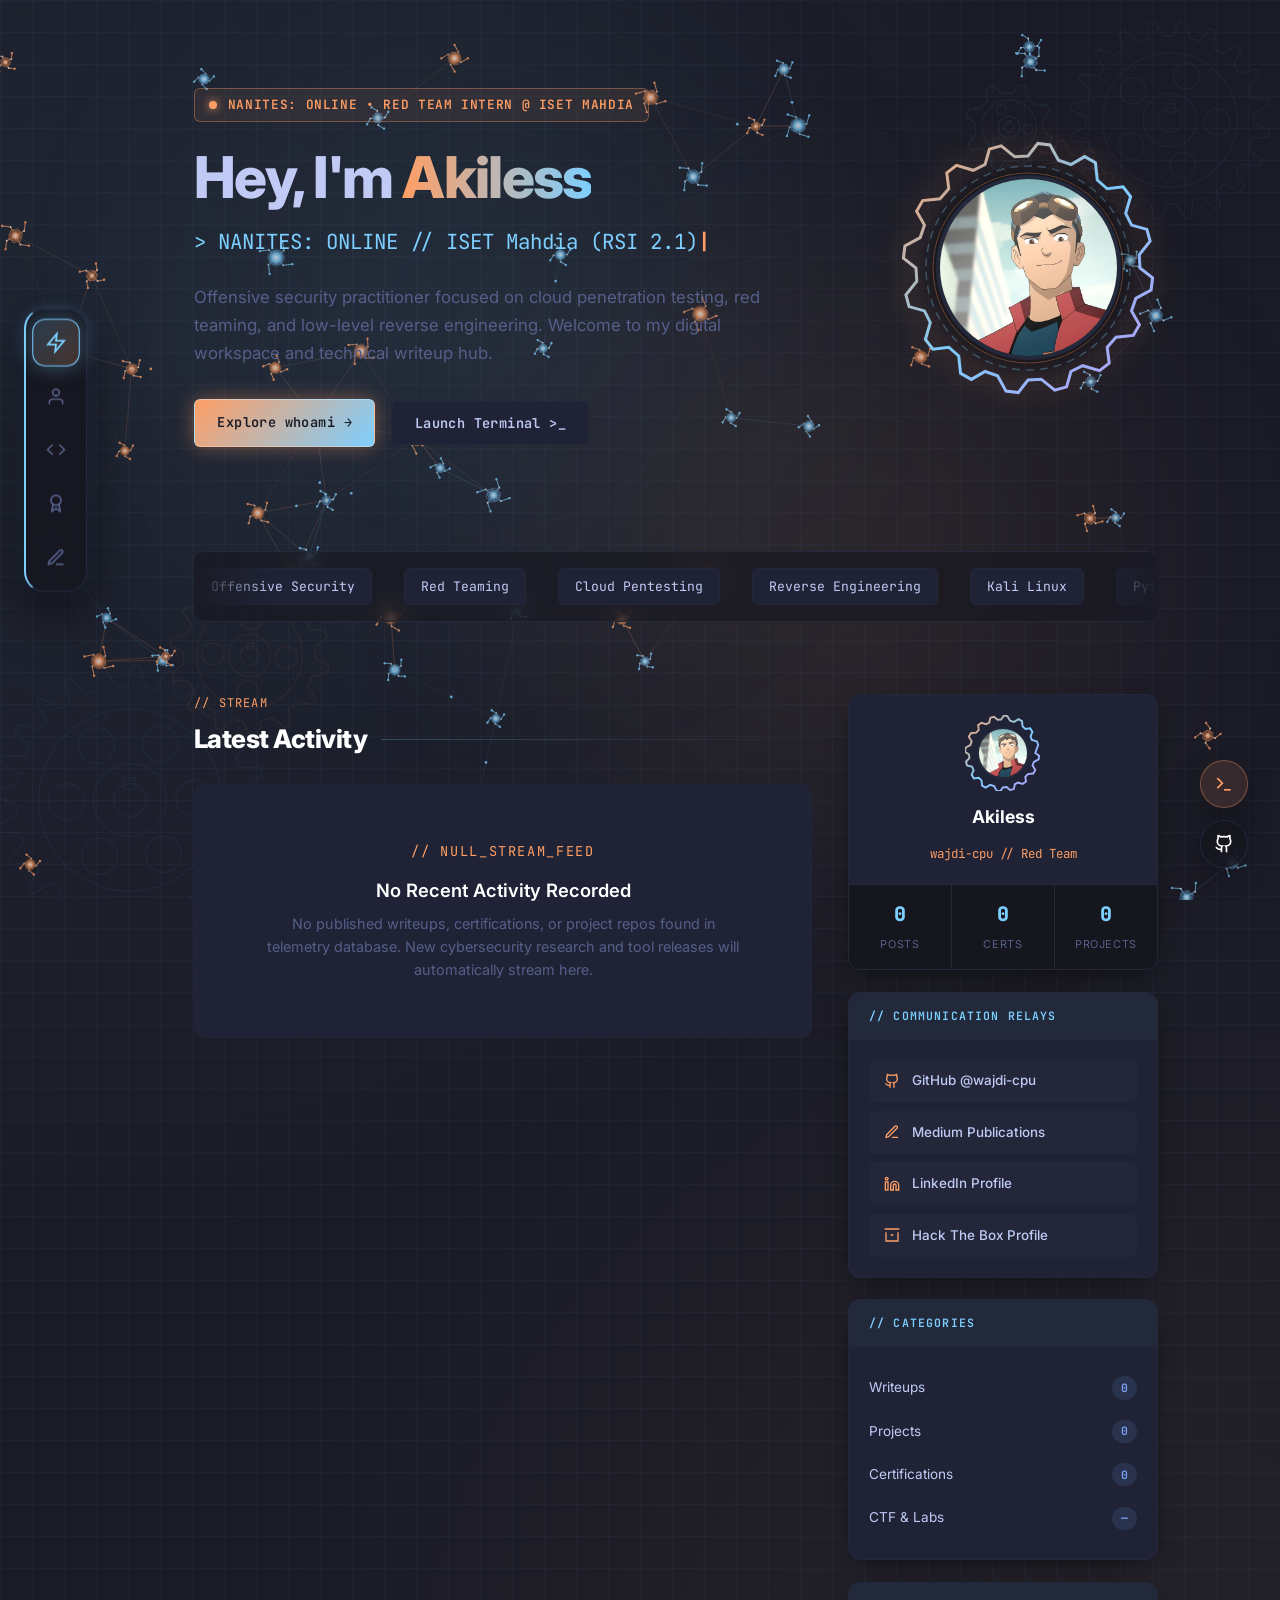
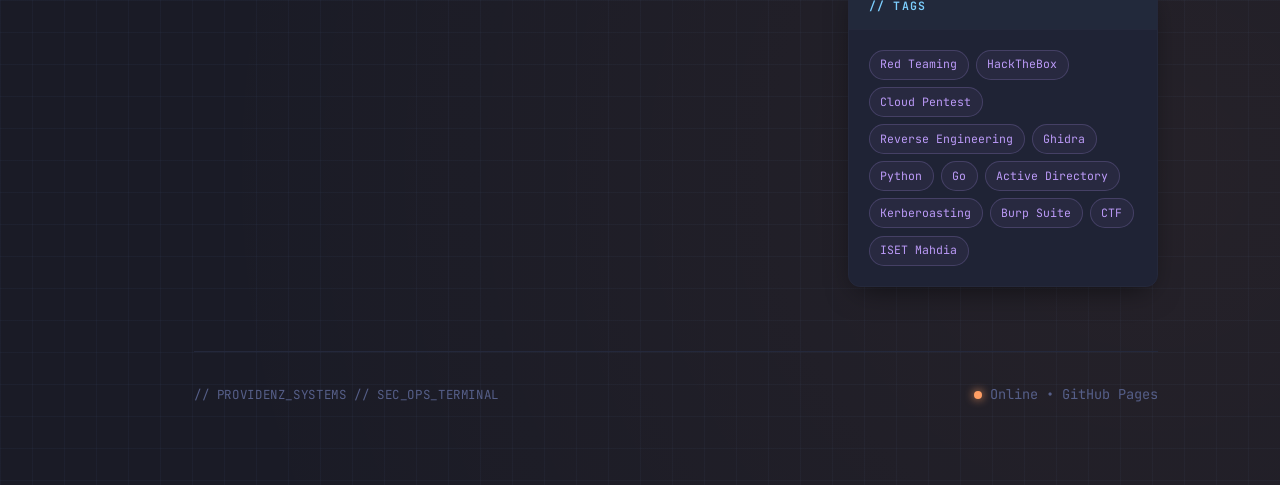
==== index.html @ debcad62 "Add new feature to improve user experience" ====
<!DOCTYPE html>
<html lang="en">
<head>
  <meta charset="UTF-8">
  <meta name="viewport" content="width=device-width, initial-scale=1.0">
  <title>Akiless // Latest Activity</title>
  <meta name="description" content="Akiless (wajdi-cpu) - Offensive Security Practitioner & Cybersecurity Student">
  
  <!-- Favicon -->
  <link rel="icon" type="image/jpeg" href="./assets/favicon.jpg">
  
  <!-- Fonts: Inter & JetBrains Mono -->
  <link rel="preconnect" href="https://fonts.googleapis.com">
  <link rel="preconnect" href="https://fonts.gstatic.com" crossorigin>
  <link href="https://fonts.googleapis.com/css2?family=Inter:wght@400;500;600;700;800&family=JetBrains+Mono:wght@400;500;600&display=swap" rel="stylesheet">
  
  <link rel="stylesheet" href="./css/style.css">
</head>
<body>

  <!-- Interactive Background Canvas & Ambient Orbs -->
  <canvas id="bg-canvas"></canvas>
  <div class="bg-glow-orb orb-1"></div>
  <div class="bg-glow-orb orb-2"></div>

  <!-- Mobile Top Bar -->
  <div class="mobile-top-bar">
    <a href="index.html" class="mobile-brand">
      <span>λ</span> akiless
    </a>
    <button class="terminal-trigger" style="background:none; border:none; color:var(--accent-orange); font-family:var(--font-mono); font-size:1.1rem; cursor:pointer;" title="Launch Terminal">
      &gt;_
    </button>
  </div>

  <!-- Floating Glass Dock (Hafedh Guenichi Style) -->
  <nav class="glass-dock" aria-label="Main Navigation">
    <a href="index.html" class="dock-item" title="Latest Activity">
      <svg xmlns="http://www.w3.org/2000/svg" viewBox="0 0 24 24" fill="none" stroke="currentColor"><path d="M13 2L3 14h9l-1 8 10-12h-9l1-8z"/></svg>
      <span class="dock-tooltip">~/latest</span>
    </a>
    <a href="whoami.html" class="dock-item" title="About Akiless">
      <svg xmlns="http://www.w3.org/2000/svg" viewBox="0 0 24 24" fill="none" stroke="currentColor"><path d="M20 21v-2a4 4 0 0 0-4-4H8a4 4 0 0 0-4 4v2"/><circle cx="12" cy="7" r="4"/></svg>
      <span class="dock-tooltip">~/whoami</span>
    </a>
    <a href="projects.html" class="dock-item" title="Projects & Tooling">
      <svg xmlns="http://www.w3.org/2000/svg" viewBox="0 0 24 24" fill="none" stroke="currentColor"><polyline points="16 18 22 12 16 6"/><polyline points="8 6 2 12 8 18"/></svg>
      <span class="dock-tooltip">~/projects</span>
    </a>
    <a href="certifications.html" class="dock-item" title="Certifications">
      <svg xmlns="http://www.w3.org/2000/svg" viewBox="0 0 24 24" fill="none" stroke="currentColor"><circle cx="12" cy="8" r="6"/><path d="M15.477 12.89 17 21l-5-3-5 3 1.523-8.11"/></svg>
      <span class="dock-tooltip">~/certifications</span>
    </a>
    <a href="blogs.html" class="dock-item" title="Medium Writeups">
      <svg xmlns="http://www.w3.org/2000/svg" viewBox="0 0 24 24" fill="none" stroke="currentColor"><path d="M12 20h9"/><path d="M16.5 3.5a2.121 2.121 0 0 1 3 3L7 19l-4 1 1-4L16.5 3.5z"/></svg>
      <span class="dock-tooltip">~/blogs</span>
    </a>
  </nav>

  <!-- Floating Quick Actions (Terminal & GitHub) -->
  <div class="floating-actions">
    <button class="action-fab terminal-fab terminal-trigger" title="Open Interactive Terminal">
      <svg xmlns="http://www.w3.org/2000/svg" width="20" height="20" viewBox="0 0 24 24" fill="none" stroke="currentColor" stroke-width="2"><polyline points="4 17 10 11 4 5"/><line x1="12" y1="19" x2="20" y2="19"/></svg>
      <span class="action-tooltip">Cyber Terminal</span>
    </button>
    <a href="https://github.com/wajdi-cpu" target="_blank" rel="noopener noreferrer" class="action-fab" title="GitHub Profile">
      <svg xmlns="http://www.w3.org/2000/svg" width="20" height="20" viewBox="0 0 24 24" fill="none" stroke="currentColor" stroke-width="2"><path d="M15 22v-4a4.8 4.8 0 0 0-1-3.5c3 0 6-2 6-5.5.08-1.25-.27-2.48-1-3.5.28-1.15.28-2.35 0-3.5 0 0-1 0-3 1.5-2.64-.5-5.36-.5-8 0C6 2 5 2 5 2c-.3 1.15-.3 2.35 0 3.5A5.403 5.403 0 0 0 4 9c0 3.5 3 5.5 6 5.5-.39.49-.68 1.05-.85 1.65-.17.6-.22 1.23-.15 1.85v4"/><path d="M9 18c-4.51 2-5-2-7-2"/></svg>
      <span class="action-tooltip">GitHub @wajdi-cpu</span>
    </a>
  </div>

  <!-- Interactive Terminal Modal (Organized Layout with Quick Action Chips) -->
  <div id="terminal-modal" class="terminal-modal-backdrop">
    <div class="terminal-window">
      <div class="terminal-header">
        <div class="terminal-controls">
          <span id="terminal-close-btn" class="control-dot dot-red" title="Close"></span>
          <span class="control-dot dot-yellow"></span>
          <span class="control-dot dot-green"></span>
        </div>
        <span class="terminal-title">akiless@nanite-os: ~ (rex-zsh)</span>
        <div style="font-family:var(--font-mono); font-size:0.7rem; color:var(--accent-cyan);">STATUS: ONLINE</div>
      </div>

      <!-- Quick Action Toolbar for Organized Terminal UX -->
      <div class="terminal-toolbar">
        <button class="terminal-chip" data-cmd="whoami">whoami</button>
        <button class="terminal-chip" data-cmd="nanites">nanites</button>
        <button class="terminal-chip" data-cmd="gears">gears</button>
        <button class="terminal-chip" data-cmd="builds">builds</button>
        <button class="terminal-chip" data-cmd="skills">skills</button>
        <button class="terminal-chip cyan" data-cmd="projects">projects</button>
        <button class="terminal-chip cyan" data-cmd="certs">certs</button>
        <button class="terminal-chip cyan" data-cmd="blogs">blogs</button>
        <button class="terminal-chip" data-cmd="help">help</button>
        <button class="terminal-chip" data-cmd="clear" style="border-color:#f7768e; color:#f7768e;">clear</button>
      </div>

      <div class="terminal-body">
        <div id="terminal-output" class="terminal-output">
          <div class="terminal-line"><span style="color:#7dcfff;">// PROVIDENCE NANITE OS [Version 3.2.0-STABLE]</span></div>
          <div class="terminal-line"><span style="color:#565f89;">Interactive diagnostics &amp; profile relay active. Click any quick command above or type <span style="color:#ff9e64;">help</span>.</span></div>
        </div>
        <div class="terminal-prompt-row">
          <span class="terminal-prompt-user">akiless@nanite-os:~$</span>
          <input type="text" id="terminal-input" class="terminal-input" autocomplete="off" spellcheck="false" placeholder="type a command...">
        </div>
      </div>
    </div>
  </div>

  <!-- Main Content Layout -->
  <div class="page-container">
    <!-- Hero Banner -->
    <header class="hero-section">
      <div class="hero-text-col">
        <div class="hero-status-pill">
          <span class="pulse-dot"></span>
          <span>NANITES: ONLINE &bull; RED TEAM INTERN @ ISET MAHDIA</span>
        </div>
        <h1 class="hero-name">
          Hey, I'm <span class="hero-gradient-text">Akiless</span>
        </h1>
        <div class="hero-typewriter-box">
          &gt; <span id="typewriter-text"></span><span class="typewriter-cursor">|</span>
        </div>
        <p class="hero-desc">
          Offensive security practitioner focused on cloud penetration testing, red teaming, and low-level reverse engineering. 
          Welcome to my digital workspace and technical writeup hub.
        </p>
        <div class="hero-actions">
          <a href="whoami.html" class="btn-cyber primary">
            Explore whoami &rarr;
          </a>
          <button class="btn-cyber secondary terminal-trigger">
            Launch Terminal &gt;_
          </button>
        </div>
      </div>

      <div class="hero-avatar-col">
        <div class="avatar-gear-wrapper">
          <svg class="avatar-gear-svg" viewBox="0 0 260 260" xmlns="http://www.w3.org/2000/svg">
            <path d="M 242.0 130.0 L 254.6 139.8 L 253.1 152.0 L 237.8 160.4 L 233.5 172.9 L 241.4 186.7 L 235.3 197.4 L 218.0 199.3 L 209.2 209.2 L 211.2 225.1 L 201.5 232.6 L 184.7 227.7 L 172.9 233.5 L 168.6 248.9 L 156.8 252.1 L 143.2 241.2 L 130.0 242.0 L 120.2 254.6 L 108.0 253.1 L 99.6 237.8 L 87.1 233.5 L 73.3 241.4 L 62.6 235.3 L 60.7 218.0 L 50.8 209.2 L 34.9 211.2 L 27.4 201.5 L 32.3 184.7 L 26.5 172.9 L 11.1 168.6 L 7.9 156.8 L 18.8 143.2 L 18.0 130.0 L 5.4 120.2 L 6.9 108.0 L 22.2 99.6 L 26.5 87.1 L 18.6 73.3 L 24.7 62.6 L 42.0 60.7 L 50.8 50.8 L 48.8 34.9 L 58.5 27.4 L 75.3 32.3 L 87.1 26.5 L 91.4 11.1 L 103.2 7.9 L 116.8 18.8 L 130.0 18.0 L 139.8 5.4 L 152.0 6.9 L 160.4 22.2 L 172.9 26.5 L 186.7 18.6 L 197.4 24.7 L 199.3 42.0 L 209.2 50.8 L 225.1 48.8 L 232.6 58.5 L 227.7 75.3 L 233.5 87.1 L 248.9 91.4 L 252.1 103.2 L 241.2 116.8 Z" 
                  fill="none" 
                  stroke="url(#naniteGearGrad)" 
                  stroke-width="3" />
            <circle cx="130" cy="130" r="102" fill="none" stroke="rgba(125, 207, 255, 0.35)" stroke-width="1.5" stroke-dasharray="8 6" />
            <circle cx="130" cy="130" r="95" fill="none" stroke="rgba(255, 158, 100, 0.45)" stroke-width="1" />
            <defs>
              <linearGradient id="naniteGearGrad" x1="0%" y1="0%" x2="100%" y2="100%">
                <stop offset="0%" stop-color="#ff9e64" />
                <stop offset="50%" stop-color="#7dcfff" />
                <stop offset="100%" stop-color="#bb9af7" />
              </linearGradient>
            </defs>
          </svg>
          <img class="avatar-image-inner" 
               src="./assets/avatar.png" 
               alt="Akiless" 
               onerror="window.handleImageError(this)">
        </div>
      </div>
    </header>

    <!-- Infinitely Scrolling Tech Marquee (Emoji-free, Clean Technical Tokens) -->
    <div class="marquee-container" aria-label="Security & Tech Stack">
      <div class="marquee-content">
        <span class="tech-tag-item">Offensive Security</span>
        <span class="tech-tag-item">Red Teaming</span>
        <span class="tech-tag-item">Cloud Pentesting</span>
        <span class="tech-tag-item">Reverse Engineering</span>
        <span class="tech-tag-item">Kali Linux</span>
        <span class="tech-tag-item">Python</span>
        <span class="tech-tag-item">Go</span>
        <span class="tech-tag-item">Ghidra</span>
        <span class="tech-tag-item">Impacket</span>
        <span class="tech-tag-item">Burp Suite</span>
        <span class="tech-tag-item">Wireshark</span>
        <span class="tech-tag-item">Docker</span>
        <span class="tech-tag-item">AWS Security</span>
        <!-- Duplicated for seamless continuous loop -->
        <span class="tech-tag-item">Offensive Security</span>
        <span class="tech-tag-item">Red Teaming</span>
        <span class="tech-tag-item">Cloud Pentesting</span>
        <span class="tech-tag-item">Reverse Engineering</span>
        <span class="tech-tag-item">Kali Linux</span>
        <span class="tech-tag-item">Python</span>
        <span class="tech-tag-item">Go</span>
        <span class="tech-tag-item">Ghidra</span>
        <span class="tech-tag-item">Impacket</span>
        <span class="tech-tag-item">Burp Suite</span>
        <span class="tech-tag-item">Wireshark</span>
        <span class="tech-tag-item">Docker</span>
        <span class="tech-tag-item">AWS Security</span>
      </div>
    </div>

    <!-- ══════════════════════════════════════════════════════════ -->
    <!-- BEYLESSEN TWO-COLUMN LAYOUT: STREAM + SIDEBAR               -->
    <!-- ══════════════════════════════════════════════════════════ -->
    <div class="blog-layout">

      <!-- LEFT COLUMN: Activity Stream Feed -->
      <main class="stream-main">
        <div class="stream-section-header">
          <div class="stream-tag">// STREAM</div>
          <h2 class="stream-title">Latest Activity</h2>
        </div>

        <!-- Populated dynamically by DataLoader.initTimeline -->
        <div id="timeline-container"></div>
      </main>

      <!-- RIGHT COLUMN: Sticky Sidebar -->
      <aside class="blog-sidebar">

        <!-- 1. Author Profile Card with Mini Rotating Gear -->
        <div class="sidebar-card">
          <div class="sidebar-card-body">
            <div class="sidebar-author">
              <div class="sidebar-avatar-wrapper">
                <svg class="sidebar-avatar-svg" viewBox="0 0 80 80" xmlns="http://www.w3.org/2000/svg">
                  <path d="M 74.0 40.0 L 78.0 42.8 L 77.5 46.6 L 72.5 49.3 L 71.1 53.1 L 74.0 57.9 L 71.8 61.6 L 66.3 62.2 L 63.5 65.1 L 64.2 70.0 L 60.6 72.6 L 55.8 71.1 L 52.5 72.9 L 51.3 78.0 L 47.5 79.0 L 43.7 75.8 L 40.0 76.1 L 37.2 80.1 L 33.4 79.6 L 30.5 74.8 L 26.5 73.5 L 21.7 76.5 L 18.0 74.3 L 17.4 68.8 L 14.4 66.0 L 9.4 66.7 L 7.0 63.0 L 9.0 58.3 L 7.6 54.5 L 2.2 53.0 L 1.0 49.2 L 4.6 45.4 L 4.3 41.6 L 0.1 38.8 L 0.6 34.4 L 5.6 31.7 L 7.0 27.7 L 4.0 22.9 L 6.2 19.2 L 11.7 18.6 L 14.5 15.7 L 13.8 10.8 L 17.4 8.2 L 22.2 9.7 L 25.5 7.9 L 26.7 2.8 L 30.5 1.8 L 34.3 5.0 L 38.0 4.7 L 40.8 0.7 L 44.6 1.2 L 47.5 6.0 L 51.5 7.3 L 56.3 4.3 L 60.0 6.5 L 60.6 12.0 L 63.6 14.8 L 68.6 14.1 L 71.0 17.8 L 69.0 22.5 L 70.4 26.3 L 75.8 27.8 L 77.0 31.6 Z"
                        fill="none" stroke="url(#sideGearGrad)" stroke-width="2"/>
                  <defs>
                    <linearGradient id="sideGearGrad" x1="0%" y1="0%" x2="100%" y2="100%">
                      <stop offset="0%" stop-color="#ff9e64"/>
                      <stop offset="50%" stop-color="#7dcfff"/>
                      <stop offset="100%" stop-color="#bb9af7"/>
                    </linearGradient>
                  </defs>
                </svg>
                <img class="sidebar-avatar-img"
                     src="./assets/avatar.png"
                     alt="Akiless"
                     onerror="window.handleImageError(this)">
              </div>
              <div class="sidebar-author-name">Akiless</div>
              <div class="sidebar-author-sub">wajdi-cpu // Red Team</div>
            </div>
          </div>
          <!-- Quantitative Stats Counter -->
          <div class="sidebar-stats">
            <div class="stat-cell">
              <span class="stat-number" id="sidebar-post-count">0</span>
              <span class="stat-label">Posts</span>
            </div>
            <div class="stat-cell">
              <a href="certifications.html" style="text-decoration:none; display:block;">
                <span class="stat-number" id="sidebar-cert-count">0</span>
                <span class="stat-label">Certs</span>
              </a>
            </div>
            <div class="stat-cell">
              <a href="projects.html" style="text-decoration:none; display:block;">
                <span class="stat-number" id="sidebar-project-count">0</span>
                <span class="stat-label">Projects</span>
              </a>
            </div>
          </div>
        </div>

        <!-- 2. Social Relays (Clean SVG Links) -->
        <div class="sidebar-card">
          <div class="sidebar-card-header">// Communication Relays</div>
          <div class="sidebar-card-body">
            <div class="sidebar-socials">
              <a href="https://github.com/wajdi-cpu" target="_blank" rel="noopener noreferrer" class="sidebar-social-link">
                <svg width="16" height="16" viewBox="0 0 24 24" fill="none" stroke="currentColor" stroke-width="2">
                  <path d="M15 22v-4a4.8 4.8 0 0 0-1-3.5c3 0 6-2 6-5.5.08-1.25-.27-2.48-1-3.5.28-1.15.28-2.35 0-3.5 0 0-1 0-3 1.5-2.64-.5-5.36-.5-8 0C6 2 5 2 5 2c-.3 1.15-.3 2.35 0 3.5A5.403 5.403 0 0 0 4 9c0 3.5 3 5.5 6 5.5-.39.49-.68 1.05-.85 1.65-.17.6-.22 1.23-.15 1.85v4"/>
                  <path d="M9 18c-4.51 2-5-2-7-2"/>
                </svg>
                GitHub @wajdi-cpu
              </a>
              <a href="https://medium.com/@wajdi-cpu" target="_blank" rel="noopener noreferrer" class="sidebar-social-link">
                <svg width="16" height="16" viewBox="0 0 24 24" fill="none" stroke="currentColor" stroke-width="2">
                  <path d="M12 20h9"/><path d="M16.5 3.5a2.121 2.121 0 0 1 3 3L7 19l-4 1 1-4L16.5 3.5z"/>
                </svg>
                Medium Publications
              </a>
              <a href="https://linkedin.com" target="_blank" rel="noopener noreferrer" class="sidebar-social-link">
                <svg width="16" height="16" viewBox="0 0 24 24" fill="none" stroke="currentColor" stroke-width="2">
                  <path d="M16 8a6 6 0 0 1 6 6v7h-4v-7a2 2 0 0 0-2-2 2 2 0 0 0-2 2v7h-4v-7a6 6 0 0 1 6-6z"/>
                  <rect x="2" y="9" width="4" height="12"/><circle cx="4" cy="4" r="2"/>
                </svg>
                LinkedIn Profile
              </a>
              <a href="https://app.hackthebox.com/profile" target="_blank" rel="noopener noreferrer" class="sidebar-social-link">
                <svg width="16" height="16" viewBox="0 0 24 24" fill="none" stroke="currentColor" stroke-width="2">
                  <polyline points="21 8 21 21 3 21 3 8"/>
                  <line x1="1" y1="3" x2="23" y2="3"/>
                  <line x1="10" y1="12" x2="14" y2="12"/>
                </svg>
                Hack The Box Profile
              </a>
            </div>
          </div>
        </div>

        <!-- 3. Categories (Beylessen Style) -->
        <div class="sidebar-card">
          <div class="sidebar-card-header">// Categories</div>
          <div class="sidebar-card-body">
            <ul class="sidebar-categories">
              <li>
                <a href="blogs.html">Writeups</a>
                <span class="cat-count" id="cat-writeups-count">&mdash;</span>
              </li>
              <li>
                <a href="projects.html">Projects</a>
                <span class="cat-count" id="cat-projects-count">&mdash;</span>
              </li>
              <li>
                <a href="certifications.html">Certifications</a>
                <span class="cat-count" id="cat-certs-count">&mdash;</span>
              </li>
              <li>
                <a href="blogs.html">CTF &amp; Labs</a>
                <span class="cat-count">&mdash;</span>
              </li>
            </ul>
          </div>
        </div>

        <!-- 4. Tags Cloud (Beylessen Style) -->
        <div class="sidebar-card">
          <div class="sidebar-card-header">// Tags</div>
          <div class="sidebar-card-body">
            <div class="tags-cloud">
              <a href="#">Red Teaming</a>
              <a href="#">HackTheBox</a>
              <a href="#">Cloud Pentest</a>
              <a href="#">Reverse Engineering</a>
              <a href="#">Ghidra</a>
              <a href="#">Python</a>
              <a href="#">Go</a>
              <a href="#">Active Directory</a>
              <a href="#">Kerberoasting</a>
              <a href="#">Burp Suite</a>
              <a href="#">CTF</a>
              <a href="#">ISET Mahdia</a>
            </div>
          </div>
        </div>

      </aside>
    </div>

    <!-- Clean Footer (Removed 2026 Akiless string per user request) -->
    <footer class="site-footer">
      <div class="footer-system">// PROVIDENZ_SYSTEMS // SEC_OPS_TERMINAL</div>
      <div class="footer-status">
        <span class="pulse-dot"></span>
        <span>Online &bull; GitHub Pages</span>
      </div>
    </footer>
  </div>

  <!-- Scripts -->
  <script src="./js/main.js"></script>
  <script src="./js/data-loader.js"></script>
  <script>
    document.addEventListener('DOMContentLoaded', () => {
      DataLoader.initTimeline('timeline-container');

      // Update sidebar telemetry counts from JSON data
      (async () => {
        try {
          const [blogs, certs, projects] = await Promise.all([
            fetch('./data/blogs.json').then(r => r.json()).catch(() => []),
            fetch('./data/certs.json').then(r => r.json()).catch(() => []),
            fetch('./data/projects.json').then(r => r.json()).catch(() => [])
          ]);
          const postEl = document.getElementById('sidebar-post-count');
          const certEl = document.getElementById('sidebar-cert-count');
          const projEl = document.getElementById('sidebar-project-count');
          const catWriteup = document.getElementById('cat-writeups-count');
          const catProj = document.getElementById('cat-projects-count');
          const catCert = document.getElementById('cat-certs-count');

          if (postEl) postEl.textContent = blogs.length;
          if (certEl) certEl.textContent = certs.length;
          if (projEl) projEl.textContent = projects.length;
          if (catWriteup) catWriteup.textContent = blogs.length;
          if (catProj) catProj.textContent = projects.length;
          if (catCert) catCert.textContent = certs.length;
        } catch(e) { /* keep default */ }
      })();
    });
  </script>
</body>
</html>
---- css/style.css ----
/* ==========================================================================
   GENERATOR REX x TOKYO NIGHT DESIGN SYSTEM
   Cybernetic Nanites, Mechanical Blueprints & Moody Tokyo Night Palette
   ========================================================================== */

:root {
  /* Tokyo Night Core Palette */
  --bg-main: #1a1b26;
  --bg-panel: #16161e;
  --bg-card: #1f2335;
  --bg-card-hover: #24283b;
  --bg-dock: rgba(22, 22, 30, 0.85);

  --text-main: #c0caf5;
  --text-muted: #565f89;
  --text-bright: #e0af68;
  --text-white: #ffffff;

  --border-color: #24283b;
  --border-accent: rgba(125, 207, 255, 0.25);
  --border-rex-orange: rgba(255, 158, 100, 0.35);

  /* Tokyo Night Accents (Generator Rex Biomech Tuning) */
  --accent-cyan: #7dcfff;      /* Nanite Core Cyan */
  --accent-blue: #7aa2f7;      /* Providence Tech Blue */
  --accent-purple: #bb9af7;    /* Quantum Subsystem Purple */
  --accent-orange: #ff9e64;    /* Rex Nanite Overdrive Orange */
  --accent-green: #9ece6a;     /* Nanite Stable Green */
  --accent-red: #f7768e;       /* EVO Alert Pink/Red */

  /* Nanite Gradients */
  --grad-nanite-primary: linear-gradient(135deg, #7dcfff 0%, #7aa2f7 50%, #bb9af7 100%);
  --grad-overdrive: linear-gradient(135deg, #ff9e64 0%, #bb9af7 100%);
  --grad-circuit: linear-gradient(90deg, #ff9e64, #7dcfff);

  /* Shadows & Nanite Glows */
  --shadow-dock: 0 20px 50px rgba(0, 0, 0, 0.6), 0 0 20px rgba(122, 162, 247, 0.15);
  --shadow-card: 0 10px 30px -10px rgba(0, 0, 0, 0.6);
  --glow-cyan: 0 0 20px rgba(125, 207, 255, 0.35);
  --glow-orange: 0 0 20px rgba(255, 158, 100, 0.4);

  /* Radii & Mechanical Chamfers */
  --radius-sm: 6px;
  --radius-md: 12px;
  --radius-lg: 18px;
  --radius-full: 9999px;

  /* Typography */
  --font-sans: 'Inter', -apple-system, BlinkMacSystemFont, 'Segoe UI', Roboto, sans-serif;
  --font-mono: 'JetBrains Mono', 'Fira Code', monospace;
  --transition: all 0.25s cubic-bezier(0.16, 1, 0.3, 1);
}

/* Reset & Base Setup */
* {
  box-sizing: border-box;
  margin: 0;
  padding: 0;
}

html {
  scroll-behavior: smooth;
  font-size: 16px;
}

body {
  background-color: var(--bg-main);
  /* Mechanical Blueprint Circuit Grid Background */
  background-image: 
    linear-gradient(to right, rgba(122, 162, 247, 0.04) 1px, transparent 1px),
    linear-gradient(to bottom, rgba(122, 162, 247, 0.04) 1px, transparent 1px),
    radial-gradient(circle at 10% 15%, rgba(125, 207, 255, 0.06) 0%, transparent 45%),
    radial-gradient(circle at 90% 85%, rgba(255, 158, 100, 0.05) 0%, transparent 45%);
  background-size: 32px 32px, 32px 32px, 100% 100%, 100% 100%;
  color: var(--text-main);
  font-family: var(--font-sans);
  line-height: 1.6;
  min-height: 100vh;
  position: relative;
  overflow-x: hidden;
  -webkit-font-smoothing: antialiased;
}

/* Nanite Swarm Canvas */
#bg-canvas {
  position: fixed;
  top: 0;
  left: 0;
  width: 100%;
  height: 100%;
  pointer-events: none;
  z-index: 0;
  opacity: 0.75;
}

/* Ambient Mechanical Power Conduits */
.bg-glow-orb {
  position: fixed;
  border-radius: 50%;
  filter: blur(140px);
  pointer-events: none;
  z-index: 0;
  opacity: 0.18;
}
.orb-1 {
  top: 10%;
  left: 20%;
  width: 450px;
  height: 450px;
  background: radial-gradient(circle, #7dcfff, transparent);
}
.orb-2 {
  bottom: 10%;
  right: 15%;
  width: 500px;
  height: 500px;
  background: radial-gradient(circle, #ff9e64, transparent);
}

/* Floating Glass Dock (Mechanical Chamfer & Tokyo Night Blur) */
.glass-dock {
  position: fixed;
  left: 1.5rem;
  top: 50%;
  transform: translateY(-50%);
  z-index: 1000;
  background: var(--bg-dock);
  backdrop-filter: blur(20px);
  -webkit-backdrop-filter: blur(20px);
  border: 1px solid var(--border-color);
  border-left: 2px solid var(--accent-cyan);
  border-radius: 20px;
  padding: 0.7rem 0.5rem;
  box-shadow: var(--shadow-dock);
  display: flex;
  flex-direction: column;
  gap: 0.6rem;
  align-items: center;
}

.dock-item {
  position: relative;
  width: 44px;
  height: 44px;
  border-radius: var(--radius-md);
  display: flex;
  align-items: center;
  justify-content: center;
  color: var(--text-muted);
  text-decoration: none;
  transition: var(--transition);
  background: transparent;
  border: 1px solid transparent;
  cursor: pointer;
}

.dock-item svg {
  width: 20px;
  height: 20px;
  stroke-width: 2;
  transition: var(--transition);
}

.dock-item:hover {
  color: var(--text-white);
  background: rgba(122, 162, 247, 0.12);
  border-color: var(--border-accent);
  transform: scale(1.08);
}

.dock-item.active {
  background: linear-gradient(135deg, rgba(125, 207, 255, 0.2), rgba(255, 158, 100, 0.2));
  color: var(--accent-cyan);
  border-color: var(--accent-cyan);
  box-shadow: var(--glow-cyan);
  transform: scale(1.08);
}

.dock-tooltip {
  position: absolute;
  left: calc(100% + 14px);
  top: 50%;
  transform: translateY(-50%);
  background: var(--bg-panel);
  border: 1px solid var(--border-color);
  border-left: 2px solid var(--accent-orange);
  color: #fff;
  font-size: 0.8rem;
  font-weight: 600;
  font-family: var(--font-mono);
  padding: 0.35rem 0.75rem;
  border-radius: var(--radius-sm);
  white-space: nowrap;
  pointer-events: none;
  opacity: 0;
  visibility: hidden;
  transition: opacity 0.2s ease, transform 0.2s ease;
  box-shadow: 0 8px 20px rgba(0, 0, 0, 0.6);
}

.dock-tooltip::before {
  content: '';
  position: absolute;
  right: 100%;
  top: 50%;
  transform: translateY(-50%);
  border: 5px solid transparent;
  border-right-color: var(--bg-panel);
}

.dock-item:hover .dock-tooltip {
  opacity: 1;
  visibility: visible;
  transform: translateY(-50%) translateX(4px);
}

/* Floating Quick Actions (Terminal & GitHub) */
.floating-actions {
  position: fixed;
  bottom: 2rem;
  right: 2rem;
  z-index: 1000;
  display: flex;
  flex-direction: column;
  gap: 0.75rem;
}

.action-fab {
  position: relative;
  width: 48px;
  height: 48px;
  border-radius: 50%;
  background: var(--bg-dock);
  backdrop-filter: blur(16px);
  border: 1px solid var(--border-color);
  color: #fff;
  display: flex;
  align-items: center;
  justify-content: center;
  cursor: pointer;
  box-shadow: var(--shadow-card);
  transition: var(--transition);
}

.action-fab:hover {
  transform: scale(1.1) rotate(5deg);
  border-color: var(--accent-cyan);
  box-shadow: var(--glow-cyan);
}

.action-fab.terminal-fab {
  background: rgba(255, 158, 100, 0.12);
  border-color: var(--border-rex-orange);
  color: var(--accent-orange);
}

.action-fab.terminal-fab:hover {
  border-color: var(--accent-orange);
  box-shadow: var(--glow-orange);
}

.action-tooltip {
  position: absolute;
  right: calc(100% + 12px);
  top: 50%;
  transform: translateY(-50%);
  background: var(--bg-panel);
  border: 1px solid var(--border-color);
  color: #fff;
  font-size: 0.75rem;
  font-family: var(--font-mono);
  padding: 0.3rem 0.65rem;
  border-radius: var(--radius-sm);
  white-space: nowrap;
  opacity: 0;
  pointer-events: none;
  transition: var(--transition);
}

.action-fab:hover .action-tooltip {
  opacity: 1;
}

/* Top Mobile Bar */
.mobile-top-bar {
  display: none;
  position: sticky;
  top: 0;
  z-index: 999;
  background: var(--bg-panel);
  border-bottom: 1px solid var(--border-color);
  padding: 0.85rem 1.25rem;
  justify-content: space-between;
  align-items: center;
}

.mobile-brand {
  font-family: var(--font-mono);
  font-weight: 700;
  font-size: 1.1rem;
  color: #fff;
  text-decoration: none;
  display: flex;
  align-items: center;
  gap: 0.5rem;
}

.mobile-brand span {
  color: var(--accent-orange);
}

/* Layout Container */
.page-container {
  position: relative;
  z-index: 10;
  max-width: 1100px;
  margin: 0 auto;
  padding: 3rem 2rem 5rem 6.5rem;
  min-height: 100vh;
  display: flex;
  flex-direction: column;
}

/* Hero Section (Generator Rex Nanite Core Focus) */
.hero-section {
  display: flex;
  align-items: center;
  justify-content: space-between;
  gap: 3rem;
  margin-bottom: 3.5rem;
  padding: 2.5rem 0 1.5rem;
}

.hero-text-col {
  flex: 1;
}

.hero-status-pill {
  display: inline-flex;
  align-items: center;
  gap: 0.65rem;
  background: rgba(255, 158, 100, 0.08);
  border: 1px solid var(--border-rex-orange);
  color: var(--accent-orange);
  font-family: var(--font-mono);
  font-size: 0.8rem;
  font-weight: 600;
  padding: 0.35rem 0.9rem;
  border-radius: var(--radius-sm);
  margin-bottom: 1.5rem;
  letter-spacing: 0.05em;
}

.pulse-dot {
  width: 8px;
  height: 8px;
  border-radius: 50%;
  background-color: var(--accent-orange);
  box-shadow: 0 0 10px var(--accent-orange);
  animation: nanitePulse 2s infinite;
}

@keyframes nanitePulse {
  0% { transform: scale(0.95); box-shadow: 0 0 0 0 rgba(255, 158, 100, 0.8); }
  70% { transform: scale(1); box-shadow: 0 0 0 9px rgba(255, 158, 100, 0); }
  100% { transform: scale(0.95); box-shadow: 0 0 0 0 rgba(255, 158, 100, 0); }
}

.hero-name {
  font-size: 3.6rem;
  font-weight: 800;
  line-height: 1.1;
  margin-bottom: 1rem;
  letter-spacing: -0.03em;
}

.hero-gradient-text {
  background: var(--grad-circuit);
  -webkit-background-clip: text;
  -webkit-text-fill-color: transparent;
}

.hero-typewriter-box {
  min-height: 2.2rem;
  margin-bottom: 1.5rem;
  font-size: 1.3rem;
  font-family: var(--font-mono);
  color: var(--accent-cyan);
}

.typewriter-cursor {
  display: inline-block;
  color: var(--accent-orange);
  animation: blinkCursor 0.8s infinite;
  font-weight: bold;
}

@keyframes blinkCursor {
  0%, 100% { opacity: 1; }
  50% { opacity: 0; }
}

.hero-desc {
  font-size: 1.05rem;
  color: var(--text-muted);
  max-width: 580px;
  line-height: 1.65;
  margin-bottom: 2rem;
}

.hero-actions {
  display: flex;
  align-items: center;
  gap: 1rem;
  flex-wrap: wrap;
}

/* Mechanical Chamfered Buttons */
.btn-cyber {
  display: inline-flex;
  align-items: center;
  gap: 0.6rem;
  padding: 0.75rem 1.4rem;
  border-radius: var(--radius-sm);
  font-family: var(--font-mono);
  font-size: 0.85rem;
  font-weight: 600;
  text-decoration: none;
  transition: var(--transition);
  cursor: pointer;
  position: relative;
  letter-spacing: 0.03em;
}

.btn-cyber.primary {
  background: linear-gradient(135deg, #ff9e64, #7dcfff);
  color: #1a1b26;
  border: 1px solid rgba(255, 255, 255, 0.3);
  box-shadow: var(--glow-orange);
}

.btn-cyber.primary:hover {
  transform: translateY(-2px);
  box-shadow: 0 6px 25px rgba(255, 158, 100, 0.6);
}

.btn-cyber.secondary {
  background: var(--bg-card);
  color: var(--text-main);
  border: 1px solid var(--border-color);
}

.btn-cyber.secondary:hover {
  background: var(--bg-card-hover);
  border-color: var(--accent-cyan);
  color: #fff;
  transform: translateY(-2px);
  box-shadow: var(--glow-cyan);
}

/* Avatar Mechanical Gear & Nanite Core Ring */
.hero-avatar-col {
  flex-shrink: 0;
}

.avatar-gear-wrapper {
  position: relative;
  width: 260px;
  height: 260px;
  display: flex;
  align-items: center;
  justify-content: center;
}

.avatar-gear-svg {
  position: absolute;
  top: 0;
  left: 0;
  width: 100%;
  height: 100%;
  animation: rotateMechanicalGear 30s linear infinite;
  pointer-events: none;
  filter: drop-shadow(0 0 12px rgba(255, 158, 100, 0.45));
}

@keyframes rotateMechanicalGear {
  from { transform: rotate(0deg); }
  to { transform: rotate(360deg); }
}

.avatar-gear-wrapper:hover .avatar-gear-svg {
  animation-duration: 10s;
  filter: drop-shadow(0 0 22px rgba(125, 207, 255, 0.75));
}

.avatar-image-inner {
  width: 185px;
  height: 185px;
  border-radius: 50%;
  object-fit: cover;
  background-color: var(--bg-panel);
  border: 4px solid var(--border-color);
  box-shadow: 0 0 25px rgba(0, 0, 0, 0.6);
  z-index: 2;
  transition: var(--transition);
}

.avatar-gear-wrapper:hover .avatar-image-inner {
  border-color: var(--accent-orange);
  transform: scale(1.03);
}

/* Mechanical Tech Marquee */
.marquee-container {
  margin: 1.5rem 0 3.5rem;
  overflow: hidden;
  white-space: nowrap;
  position: relative;
  padding: 1rem 0;
  border-top: 1px solid var(--border-color);
  border-bottom: 1px solid var(--border-color);
  background: rgba(22, 22, 30, 0.6);
  backdrop-filter: blur(12px);
  border-radius: var(--radius-md);
}

.marquee-container::before,
.marquee-container::after {
  content: '';
  position: absolute;
  top: 0;
  width: 80px;
  height: 100%;
  z-index: 2;
  pointer-events: none;
}
.marquee-container::before {
  left: 0;
  background: linear-gradient(to right, var(--bg-main), transparent);
}
.marquee-container::after {
  right: 0;
  background: linear-gradient(to left, var(--bg-main), transparent);
}

.marquee-content {
  display: inline-flex;
  gap: 2rem;
  animation: scrollMarquee 30s linear infinite;
}

@keyframes scrollMarquee {
  0% { transform: translateX(0); }
  100% { transform: translateX(-50%); }
}

.tech-tag-item {
  display: inline-flex;
  align-items: center;
  gap: 0.6rem;
  background: var(--bg-card);
  border: 1px solid var(--border-color);
  padding: 0.45rem 1rem;
  border-radius: var(--radius-sm);
  font-family: var(--font-mono);
  font-size: 0.82rem;
  color: var(--text-main);
  transition: var(--transition);
}

.tech-tag-item:hover {
  border-color: var(--accent-orange);
  background: rgba(255, 158, 100, 0.1);
  color: #fff;
}

/* Section Header */
.section-header {
  margin-bottom: 2.5rem;
}

.section-tag {
  font-family: var(--font-mono);
  font-size: 0.82rem;
  color: var(--accent-orange);
  margin-bottom: 0.5rem;
  display: flex;
  align-items: center;
  gap: 0.5rem;
  letter-spacing: 0.05em;
}

.section-title {
  font-size: 2.2rem;
  font-weight: 700;
  color: #fff;
  letter-spacing: -0.02em;
}

.section-desc {
  color: var(--text-muted);
  font-size: 1rem;
  margin-top: 0.4rem;
  max-width: 680px;
}

/* Mechanical Filter Bar */
.filter-bar {
  display: flex;
  align-items: center;
  gap: 0.6rem;
  flex-wrap: wrap;
  margin-bottom: 2rem;
  padding: 0.5rem;
  background: var(--bg-panel);
  border: 1px solid var(--border-color);
  border-radius: var(--radius-md);
}

.filter-btn {
  background: transparent;
  border: 1px solid transparent;
  color: var(--text-muted);
  font-family: var(--font-mono);
  font-size: 0.85rem;
  padding: 0.45rem 1rem;
  border-radius: var(--radius-sm);
  cursor: pointer;
  transition: var(--transition);
}

.filter-btn:hover {
  color: #fff;
  background: rgba(255, 255, 255, 0.04);
}

.filter-btn.active {
  background: rgba(255, 158, 100, 0.15);
  border-color: var(--accent-orange);
  color: var(--accent-orange);
  font-weight: 600;
  box-shadow: 0 0 15px rgba(255, 158, 100, 0.2);
}

/* Mechanical Empty State */
.empty-state {
  text-align: center;
  padding: 4.5rem 1.5rem;
  background: var(--bg-panel);
  border: 1px dashed var(--border-color);
  border-radius: var(--radius-md);
  margin: 1.5rem 0;
  display: flex;
  flex-direction: column;
  align-items: center;
  justify-content: center;
  box-shadow: var(--shadow-card);
}

.empty-state-icon {
  width: 58px;
  height: 58px;
  border-radius: var(--radius-md);
  background: rgba(255, 158, 100, 0.1);
  color: var(--accent-orange);
  display: flex;
  align-items: center;
  justify-content: center;
  font-size: 1.6rem;
  margin-bottom: 1.25rem;
  border: 1px solid var(--border-rex-orange);
}

.empty-state-title {
  color: #fff;
  font-size: 1.25rem;
  font-weight: 600;
  margin-bottom: 0.4rem;
}

.empty-state-desc {
  color: var(--text-muted);
  font-size: 0.95rem;
  max-width: 440px;
  line-height: 1.5;
}

/* Timeline Layout (Latest / index.html) */
.timeline-container {
  position: relative;
  padding-left: 2rem;
  margin-top: 1.5rem;
}

.timeline-container::before {
  content: '';
  position: absolute;
  top: 10px;
  bottom: 10px;
  left: 7px;
  width: 2px;
  background: linear-gradient(to bottom, var(--accent-orange), var(--accent-cyan), var(--border-color));
  border-radius: 2px;
}

.timeline-item {
  position: relative;
  margin-bottom: 2rem;
}

.timeline-dot {
  position: absolute;
  left: -2rem;
  top: 1.25rem;
  width: 16px;
  height: 16px;
  border-radius: 50%;
  background-color: var(--bg-main);
  border: 3px solid var(--accent-orange);
  box-shadow: var(--glow-orange);
  z-index: 2;
  transition: var(--transition);
}

.timeline-item:hover .timeline-dot {
  border-color: var(--accent-cyan);
  box-shadow: var(--glow-cyan);
}

.timeline-card {
  background: var(--bg-card);
  border: 1px solid var(--border-color);
  border-left: 3px solid var(--accent-cyan);
  border-radius: var(--radius-md);
  padding: 1.35rem 1.5rem;
  display: flex;
  gap: 1.35rem;
  transition: var(--transition);
  box-shadow: var(--shadow-card);
}

.timeline-card:hover {
  transform: translateY(-3px);
  border-color: var(--accent-cyan);
  border-left-color: var(--accent-orange);
  background: var(--bg-card-hover);
}

.timeline-thumb {
  width: 140px;
  height: 90px;
  object-fit: cover;
  border-radius: var(--radius-sm);
  background-color: var(--bg-panel);
  border: 1px solid var(--border-color);
  flex-shrink: 0;
}

.timeline-content {
  flex: 1;
}

.timeline-meta {
  display: flex;
  align-items: center;
  gap: 0.75rem;
  margin-bottom: 0.45rem;
  font-size: 0.8rem;
  font-family: var(--font-mono);
}

.timeline-badge {
  padding: 0.15rem 0.6rem;
  border-radius: var(--radius-sm);
  font-size: 0.72rem;
  font-weight: 600;
  text-transform: uppercase;
  letter-spacing: 0.05em;
}

.badge-blog {
  background: rgba(187, 154, 247, 0.15);
  color: var(--accent-purple);
  border: 1px solid rgba(187, 154, 247, 0.35);
}

.badge-cert {
  background: rgba(158, 206, 106, 0.15);
  color: var(--accent-green);
  border: 1px solid rgba(158, 206, 106, 0.35);
}

.badge-project {
  background: rgba(255, 158, 100, 0.15);
  color: var(--accent-orange);
  border: 1px solid var(--border-rex-orange);
}

.timeline-date {
  color: var(--text-muted);
}

.timeline-title {
  font-size: 1.18rem;
  font-weight: 600;
  color: #fff;
  margin-bottom: 0.4rem;
}

.timeline-desc {
  color: var(--text-main);
  font-size: 0.92rem;
  line-height: 1.55;
}

/* Projects Grid (projects.html) */
.projects-grid {
  display: grid;
  grid-template-columns: repeat(auto-fill, minmax(320px, 1fr));
  gap: 1.5rem;
  margin-top: 1.5rem;
}

.project-card {
  background: var(--bg-card);
  border: 1px solid var(--border-color);
  border-radius: var(--radius-md);
  overflow: hidden;
  display: flex;
  flex-direction: column;
  transition: var(--transition);
  box-shadow: var(--shadow-card);
}

.project-card:hover {
  transform: translateY(-4px);
  border-color: var(--accent-cyan);
  box-shadow: var(--glow-cyan);
}

.project-cover {
  width: 100%;
  height: 180px;
  object-fit: cover;
  background-color: var(--bg-panel);
  border-bottom: 1px solid var(--border-color);
}

.project-body {
  padding: 1.4rem;
  flex: 1;
  display: flex;
  flex-direction: column;
}

.project-name {
  font-size: 1.2rem;
  font-weight: 700;
  color: #fff;
  margin-bottom: 0.5rem;
}

.project-desc {
  color: var(--text-main);
  font-size: 0.92rem;
  line-height: 1.55;
  margin-bottom: 1.2rem;
  flex: 1;
}

.project-tags {
  display: flex;
  flex-wrap: wrap;
  gap: 0.4rem;
  margin-bottom: 1.2rem;
}

.project-tag {
  font-family: var(--font-mono);
  font-size: 0.72rem;
  background: rgba(255, 255, 255, 0.04);
  color: var(--accent-cyan);
  padding: 0.2rem 0.6rem;
  border-radius: var(--radius-sm);
  border: 1px solid rgba(125, 207, 255, 0.25);
}

.project-footer {
  display: flex;
  align-items: center;
  justify-content: space-between;
  padding-top: 0.85rem;
  border-top: 1px solid var(--border-color);
  font-family: var(--font-mono);
  font-size: 0.85rem;
}

/* Certifications Layout (certifications.html) */
.cert-section {
  margin-bottom: 3.5rem;
}

.cert-section-header {
  display: flex;
  align-items: center;
  gap: 0.85rem;
  margin-bottom: 1.5rem;
  padding-bottom: 0.75rem;
  border-bottom: 1px solid var(--border-color);
}

.cert-section-title {
  font-size: 1.4rem;
  font-weight: 700;
  color: #fff;
}

.cert-count-pill {
  font-family: var(--font-mono);
  font-size: 0.75rem;
  padding: 0.15rem 0.65rem;
  border-radius: var(--radius-full);
}

.pill-earned {
  background: rgba(158, 206, 106, 0.15);
  color: var(--accent-green);
  border: 1px solid rgba(158, 206, 106, 0.35);
}

.pill-progress {
  background: rgba(255, 158, 100, 0.15);
  color: var(--accent-orange);
  border: 1px solid var(--border-rex-orange);
}

.cert-grid {
  display: grid;
  grid-template-columns: repeat(auto-fill, minmax(320px, 1fr));
  gap: 1.5rem;
}

.cert-card {
  background: var(--bg-card);
  border: 1px solid var(--border-color);
  border-radius: var(--radius-md);
  padding: 1.35rem;
  display: flex;
  flex-direction: column;
  gap: 1rem;
  transition: var(--transition);
  box-shadow: var(--shadow-card);
}

.cert-card:hover {
  transform: translateY(-3px);
  border-color: var(--accent-cyan);
  box-shadow: var(--glow-cyan);
}

.cert-card-top {
  display: flex;
  align-items: center;
  gap: 1rem;
}

.cert-badge-img {
  width: 58px;
  height: 58px;
  object-fit: cover;
  border-radius: var(--radius-sm);
  background-color: var(--bg-panel);
  border: 1px solid var(--border-color);
  flex-shrink: 0;
}

.cert-info {
  flex: 1;
}

.cert-name {
  font-size: 1.1rem;
  font-weight: 600;
  color: #fff;
  line-height: 1.3;
}

.cert-issuer {
  font-size: 0.85rem;
  color: var(--text-muted);
  margin-top: 0.2rem;
}

.cert-date {
  font-family: var(--font-mono);
  font-size: 0.8rem;
  color: var(--accent-green);
  margin-top: 0.35rem;
}

.cert-progress-box {
  margin-top: auto;
}

.progress-labels {
  display: flex;
  justify-content: space-between;
  align-items: center;
  font-family: var(--font-mono);
  font-size: 0.8rem;
  margin-bottom: 0.4rem;
}

.progress-label-text {
  color: var(--text-muted);
}

.progress-label-percent {
  color: var(--accent-orange);
  font-weight: 600;
}

.progress-track {
  width: 100%;
  height: 8px;
  background-color: var(--bg-panel);
  border-radius: var(--radius-full);
  overflow: hidden;
  border: 1px solid var(--border-color);
}

.progress-bar-fill {
  height: 100%;
  border-radius: var(--radius-full);
  background: var(--grad-circuit);
  box-shadow: 0 0 10px rgba(255, 158, 100, 0.5);
  transition: width 0.8s cubic-bezier(0.16, 1, 0.3, 1);
}

/* Blogs Page (blogs.html) */
.medium-banner {
  background: linear-gradient(135deg, rgba(255, 158, 100, 0.1), rgba(22, 22, 30, 0.95));
  border: 1px solid var(--border-rex-orange);
  border-left: 4px solid var(--accent-orange);
  border-radius: var(--radius-md);
  padding: 1.75rem;
  display: flex;
  align-items: center;
  justify-content: space-between;
  flex-wrap: wrap;
  gap: 1.5rem;
  margin-bottom: 2.5rem;
  box-shadow: var(--shadow-card);
}

.medium-banner-info {
  display: flex;
  align-items: center;
  gap: 1.25rem;
}

.medium-icon-box {
  width: 52px;
  height: 52px;
  border-radius: var(--radius-sm);
  background: linear-gradient(135deg, #ff9e64, #bb9af7);
  color: #1a1b26;
  display: flex;
  align-items: center;
  justify-content: center;
  font-size: 1.5rem;
  font-weight: bold;
  box-shadow: var(--glow-orange);
  flex-shrink: 0;
}

.medium-banner-text h3 {
  color: #fff;
  font-size: 1.25rem;
  font-weight: 700;
}

.medium-banner-text p {
  color: var(--text-muted);
  font-size: 0.92rem;
}

.blogs-list {
  display: flex;
  flex-direction: column;
  gap: 1.5rem;
}

.blog-card {
  background: var(--bg-card);
  border: 1px solid var(--border-color);
  border-radius: var(--radius-md);
  padding: 1.5rem;
  display: flex;
  gap: 1.5rem;
  transition: var(--transition);
  box-shadow: var(--shadow-card);
}

.blog-card:hover {
  transform: translateY(-3px);
  border-color: var(--accent-orange);
  box-shadow: var(--glow-orange);
}

.blog-thumb {
  width: 220px;
  height: 130px;
  object-fit: cover;
  border-radius: var(--radius-sm);
  background-color: var(--bg-panel);
  border: 1px solid var(--border-color);
  flex-shrink: 0;
}

.blog-content {
  flex: 1;
  display: flex;
  flex-direction: column;
}

.blog-date {
  font-family: var(--font-mono);
  font-size: 0.8rem;
  color: var(--accent-orange);
  margin-bottom: 0.4rem;
}

.blog-title {
  font-size: 1.3rem;
  font-weight: 700;
  color: #fff;
  margin-bottom: 0.5rem;
  line-height: 1.35;
}

.blog-desc {
  color: var(--text-main);
  font-size: 0.95rem;
  line-height: 1.6;
  margin-bottom: 1rem;
  flex: 1;
}

.blog-link {
  font-family: var(--font-mono);
  font-size: 0.85rem;
  display: inline-flex;
  align-items: center;
  gap: 0.4rem;
  color: var(--accent-cyan);
}

/* Bio Page (whoami.html) */
.whoami-layout {
  display: grid;
  grid-template-columns: 300px 1fr;
  gap: 2.5rem;
  margin-top: 1rem;
}

.whoami-sidebar {
  background: var(--bg-panel);
  border: 1px solid var(--border-color);
  border-radius: var(--radius-md);
  padding: 2rem 1.5rem;
  display: flex;
  flex-direction: column;
  align-items: center;
  text-align: center;
  box-shadow: var(--shadow-card);
}

.avatar-wrapper {
  position: relative;
  width: 170px;
  height: 170px;
  margin-bottom: 1.5rem;
}

.avatar-img {
  width: 100%;
  height: 100%;
  border-radius: 50%;
  object-fit: cover;
  border: 4px solid var(--accent-orange);
  box-shadow: var(--glow-orange);
  background-color: var(--bg-card);
}

.avatar-status-badge {
  position: absolute;
  bottom: 8px;
  right: 8px;
  width: 20px;
  height: 20px;
  background-color: var(--accent-orange);
  border-radius: 50%;
  border: 3px solid var(--bg-main);
  box-shadow: 0 0 12px var(--accent-orange);
}

.whoami-name {
  font-size: 1.6rem;
  font-weight: 800;
  color: #fff;
  margin-bottom: 0.25rem;
}

.whoami-handle {
  font-family: var(--font-mono);
  font-size: 0.9rem;
  color: var(--accent-cyan);
  margin-bottom: 1rem;
}

.whoami-tagline {
  font-size: 0.92rem;
  color: var(--text-muted);
  line-height: 1.5;
  margin-bottom: 1.5rem;
}

.whoami-social-links {
  display: flex;
  flex-direction: column;
  width: 100%;
  gap: 0.6rem;
  border-top: 1px solid var(--border-color);
  padding-top: 1.25rem;
}

.social-btn {
  display: flex;
  align-items: center;
  gap: 0.75rem;
  font-family: var(--font-mono);
  font-size: 0.85rem;
  color: var(--text-main);
  padding: 0.6rem 0.9rem;
  border-radius: var(--radius-sm);
  background: var(--bg-card);
  border: 1px solid var(--border-color);
  transition: var(--transition);
  text-decoration: none;
}

.social-btn:hover {
  border-color: var(--accent-orange);
  background: rgba(255, 158, 100, 0.1);
  color: #fff;
}

.whoami-content-col {
  display: flex;
  flex-direction: column;
  gap: 2rem;
}

.bio-card {
  background: var(--bg-card);
  border: 1px solid var(--border-color);
  border-left: 3px solid var(--accent-orange);
  border-radius: var(--radius-md);
  padding: 2rem;
  box-shadow: var(--shadow-card);
}

.bio-card-title {
  font-size: 1.35rem;
  font-weight: 700;
  color: #fff;
  margin-bottom: 1rem;
  display: flex;
  align-items: center;
  gap: 0.6rem;
}

.bio-card-title span.prefix {
  color: var(--accent-orange);
  font-family: var(--font-mono);
}

.bio-text {
  color: var(--text-main);
  font-size: 1rem;
  line-height: 1.7;
  margin-bottom: 1rem;
}

.bio-text strong {
  color: #fff;
}

.bio-highlights-list {
  list-style: none;
  display: flex;
  flex-direction: column;
  gap: 0.85rem;
  margin-top: 1rem;
}

.bio-highlights-list li {
  position: relative;
  padding-left: 1.6rem;
  color: var(--text-main);
  font-size: 0.98rem;
  line-height: 1.55;
}

.bio-highlights-list li strong {
  color: #fff;
}

.bio-highlights-list li::before {
  content: '▸';
  position: absolute;
  left: 0;
  color: var(--accent-orange);
  font-family: var(--font-mono);
  font-size: 0.95rem;
}

.skills-badge-list {
  display: flex;
  flex-wrap: wrap;
  gap: 0.6rem;
  margin-top: 0.75rem;
}

.skill-pill {
  font-family: var(--font-mono);
  font-size: 0.82rem;
  padding: 0.4rem 0.85rem;
  border-radius: var(--radius-sm);
  background: var(--bg-panel);
  border: 1px solid var(--border-color);
  color: var(--text-main);
  transition: var(--transition);
}

.skill-pill:hover {
  border-color: var(--accent-orange);
  color: #fff;
  background: rgba(255, 158, 100, 0.1);
}

/* Mechanical Cyber Terminal Modal */
.terminal-modal-backdrop {
  position: fixed;
  inset: 0;
  z-index: 2000;
  background: rgba(10, 14, 23, 0.85);
  backdrop-filter: blur(12px);
  display: flex;
  align-items: center;
  justify-content: center;
  opacity: 0;
  visibility: hidden;
  transition: var(--transition);
  padding: 1.5rem;
}

.terminal-modal-backdrop.open {
  opacity: 1;
  visibility: visible;
}

.terminal-window {
  width: 100%;
  max-width: 680px;
  background: var(--bg-panel);
  border: 1px solid var(--border-color);
  border-top: 3px solid var(--accent-orange);
  border-radius: var(--radius-md);
  box-shadow: 0 25px 60px rgba(0, 0, 0, 0.8), 0 0 35px rgba(255, 158, 100, 0.2);
  overflow: hidden;
  font-family: var(--font-mono);
  display: flex;
  flex-direction: column;
  transform: scale(0.95);
  transition: var(--transition);
}

.terminal-modal-backdrop.open .terminal-window {
  transform: scale(1);
}

.terminal-header {
  background: rgba(16, 23, 38, 0.95);
  padding: 0.75rem 1.25rem;
  display: flex;
  align-items: center;
  justify-content: space-between;
  border-bottom: 1px solid var(--border-color);
}

.terminal-controls {
  display: flex;
  gap: 0.5rem;
}

.control-dot {
  width: 12px;
  height: 12px;
  border-radius: 50%;
  cursor: pointer;
}
.dot-red { background: #f7768e; }
.dot-yellow { background: #ff9e64; }
.dot-green { background: #9ece6a; }

.terminal-title {
  color: var(--text-muted);
  font-size: 0.82rem;
}

.terminal-body {
  padding: 1.5rem;
  height: 340px;
  overflow-y: auto;
  font-size: 0.88rem;
  line-height: 1.5;
  color: #7dcfff;
}

.terminal-output {
  margin-bottom: 1rem;
}

.terminal-line {
  margin-bottom: 0.35rem;
}

.terminal-prompt-row {
  display: flex;
  align-items: center;
  gap: 0.5rem;
}

.terminal-prompt-user {
  color: var(--accent-orange);
  font-weight: 600;
}

.terminal-input {
  background: transparent;
  border: none;
  color: #fff;
  font-family: var(--font-mono);
  font-size: 0.88rem;
  outline: none;
  flex: 1;
}

/* Footer */
.site-footer {
  margin-top: auto;
  border-top: 1px solid var(--border-color);
  padding-top: 2rem;
  font-family: var(--font-mono);
  font-size: 0.85rem;
  color: var(--text-muted);
  display: flex;
  justify-content: space-between;
  align-items: center;
  flex-wrap: wrap;
  gap: 1rem;
}

.footer-status {
  display: flex;
  align-items: center;
  gap: 0.5rem;
}

/* Responsive Breakpoints */
@media (max-width: 900px) {
  .page-container {
    padding-left: 1.5rem;
    padding-right: 1.5rem;
  }
  .hero-section {
    flex-direction: column-reverse;
    text-align: center;
    gap: 2rem;
  }
  .hero-desc {
    margin-left: auto;
    margin-right: auto;
  }
  .hero-actions {
    justify-content: center;
  }
  .whoami-layout {
    grid-template-columns: 1fr;
  }
  .blog-card {
    flex-direction: column;
  }
  .blog-thumb {
    width: 100%;
    height: 180px;
  }
  .timeline-card {
    flex-direction: column;
  }
  .timeline-thumb {
    width: 100%;
    height: 140px;
  }
  .glass-dock {
    top: auto;
    bottom: 1.25rem;
    left: 50%;
    transform: translateX(-50%);
    flex-direction: row;
    border-radius: var(--radius-md);
    padding: 0.4rem 0.6rem;
    border-left: 1px solid var(--border-color);
    border-bottom: 2px solid var(--accent-orange);
  }
  .dock-tooltip {
    bottom: calc(100% + 10px);
    top: auto;
    left: 50%;
    transform: translateX(-50%);
  }
  .dock-tooltip::before {
    top: 100%;
    left: 50%;
    transform: translateX(-50%);
    border-right-color: transparent;
    border-top-color: var(--bg-panel);
  }
  .dock-item:hover .dock-tooltip {
    transform: translateX(-50%) translateY(-4px);
  }
  .floating-actions {
    bottom: 5.5rem;
    right: 1.5rem;
  }
}

@media (max-width: 640px) {
  .hero-name {
    font-size: 2.5rem;
  }
  .avatar-ring-container {
    width: 180px;
    height: 180px;
  }
}

/* ==========================================================================
   BEYLESSEN BLOG TWO-COLUMN LAYOUT & SIDEBAR (2026 UI/UX)
   ========================================================================== */
.blog-layout {
  display: grid;
  grid-template-columns: 1fr 310px;
  gap: 2.25rem;
  margin-top: 1rem;
  margin-bottom: 4rem;
}

.stream-main {
  min-width: 0;
}

.stream-section-header {
  margin-bottom: 1.5rem;
}

.stream-tag {
  font-family: var(--font-mono);
  font-size: 0.75rem;
  color: var(--accent-orange);
  letter-spacing: 0.1em;
  margin-bottom: 0.35rem;
}

.stream-title {
  font-size: 1.6rem;
  font-weight: 800;
  color: #fff;
  display: flex;
  align-items: center;
  gap: 0.85rem;
  letter-spacing: -0.02em;
}

.stream-title::after {
  content: '';
  flex: 1;
  height: 1px;
  background: linear-gradient(to right, var(--border-accent), transparent);
}

/* Post Cards */
.post-stream-list {
  display: flex;
  flex-direction: column;
  gap: 1.35rem;
}

.post-card {
  background: var(--bg-card);
  border: 1px solid var(--border-color);
  border-radius: var(--radius-md);
  padding: 1.5rem 1.75rem;
  transition: var(--transition);
  position: relative;
  overflow: hidden;
  box-shadow: var(--shadow-card);
}

.post-card::before {
  content: '';
  position: absolute;
  top: 0; left: 0; right: 0;
  height: 2px;
  background: var(--grad-circuit);
  opacity: 0;
  transition: opacity 0.3s ease;
}

.post-card:hover {
  border-color: var(--border-accent);
  background: var(--bg-card-hover);
  transform: translateY(-2px);
  box-shadow: var(--shadow-card), var(--glow-cyan);
}

.post-card:hover::before {
  opacity: 1;
}

.post-meta {
  display: flex;
  align-items: center;
  gap: 0.85rem;
  margin-bottom: 0.65rem;
  flex-wrap: wrap;
}

.post-category {
  font-family: var(--font-mono);
  font-size: 0.7rem;
  font-weight: 600;
  text-transform: uppercase;
  letter-spacing: 0.08em;
  padding: 0.2rem 0.65rem;
  border-radius: var(--radius-full);
  background: rgba(122, 162, 247, 0.12);
  color: var(--accent-blue);
  border: 1px solid rgba(122, 162, 247, 0.25);
}

.post-date {
  font-family: var(--font-mono);
  font-size: 0.75rem;
  color: var(--text-muted);
}

.post-title {
  font-size: 1.25rem;
  font-weight: 700;
  color: #fff;
  margin-bottom: 0.65rem;
  line-height: 1.35;
}

.post-title a {
  color: inherit;
  text-decoration: none;
  transition: color 0.2s;
}

.post-title a:hover {
  color: var(--accent-cyan);
}

.post-excerpt {
  font-size: 0.92rem;
  color: var(--text-muted);
  line-height: 1.65;
  margin-bottom: 1.15rem;
}

.post-footer {
  display: flex;
  align-items: center;
  justify-content: space-between;
  flex-wrap: wrap;
  gap: 0.85rem;
  padding-top: 0.85rem;
  border-top: 1px solid rgba(36, 40, 59, 0.6);
}

.post-tags {
  display: flex;
  flex-wrap: wrap;
  gap: 0.45rem;
}

.post-tag {
  font-size: 0.72rem;
  font-family: var(--font-mono);
  padding: 0.2rem 0.55rem;
  border-radius: var(--radius-sm);
  background: rgba(187, 154, 247, 0.08);
  color: var(--accent-purple);
  border: 1px solid rgba(187, 154, 247, 0.2);
}

.read-more {
  font-size: 0.82rem;
  font-weight: 600;
  font-family: var(--font-mono);
  color: var(--accent-orange);
  text-decoration: none;
  display: inline-flex;
  align-items: center;
  gap: 0.35rem;
  transition: var(--transition);
}

.read-more:hover {
  color: var(--accent-cyan);
  transform: translateX(3px);
}

/* Empty State for Stream */
.stream-empty {
  background: var(--bg-card);
  border: 1px dashed var(--border-color);
  border-radius: var(--radius-md);
  padding: 3.5rem 2rem;
  text-align: center;
  margin-top: 1rem;
}

.stream-empty-symbol {
  font-family: var(--font-mono);
  font-size: 0.85rem;
  color: var(--accent-orange);
  letter-spacing: 0.12em;
}

/* ── Sticky Sidebar ────────────────────────────────────────── */
.blog-sidebar {
  position: sticky;
  top: 2rem;
  height: fit-content;
  display: flex;
  flex-direction: column;
  gap: 1.35rem;
}

.sidebar-card {
  background: var(--bg-card);
  border: 1px solid var(--border-color);
  border-radius: var(--radius-md);
  overflow: hidden;
  box-shadow: var(--shadow-card);
  transition: var(--transition);
}

.sidebar-card:hover {
  border-color: rgba(125, 207, 255, 0.25);
}

.sidebar-card-header {
  padding: 0.85rem 1.25rem;
  border-bottom: 1px solid var(--border-color);
  font-family: var(--font-mono);
  font-size: 0.72rem;
  font-weight: 600;
  color: var(--accent-cyan);
  text-transform: uppercase;
  letter-spacing: 0.1em;
  background: rgba(125, 207, 255, 0.03);
}

.sidebar-card-body {
  padding: 1.25rem;
}

/* Author Profile Card */
.sidebar-author {
  display: flex;
  flex-direction: column;
  align-items: center;
  text-align: center;
  gap: 0.75rem;
}

.sidebar-avatar-wrapper {
  width: 76px;
  height: 76px;
  position: relative;
}

.sidebar-avatar-svg {
  position: absolute;
  top: 0; left: 0;
  width: 100%; height: 100%;
  animation: rotateMechanicalGear 24s linear infinite;
}

.sidebar-avatar-img {
  position: absolute;
  top: 50%; left: 50%;
  transform: translate(-50%, -50%);
  width: 52px; height: 52px;
  border-radius: 50%;
  object-fit: cover;
  border: 2px solid var(--border-color);
}

.sidebar-author-name {
  font-weight: 700;
  font-size: 1.1rem;
  color: #fff;
}

.sidebar-author-sub {
  font-size: 0.78rem;
  color: var(--accent-orange);
  font-family: var(--font-mono);
}

/* Stats Row */
.sidebar-stats {
  display: grid;
  grid-template-columns: repeat(3, 1fr);
  gap: 1px;
  background: var(--border-color);
  border-top: 1px solid var(--border-color);
}

.stat-cell {
  background: var(--bg-panel);
  padding: 0.85rem 0.4rem;
  text-align: center;
  transition: var(--transition);
}

.stat-cell:hover {
  background: var(--bg-card-hover);
}

.stat-number {
  display: block;
  font-size: 1.25rem;
  font-weight: 800;
  color: var(--accent-cyan);
  font-family: var(--font-mono);
}

.stat-label {
  font-size: 0.68rem;
  color: var(--text-muted);
  text-transform: uppercase;
  letter-spacing: 0.06em;
}

/* Social Relays List */
.sidebar-socials {
  display: flex;
  flex-direction: column;
  gap: 0.55rem;
}

.sidebar-social-link {
  display: flex;
  align-items: center;
  gap: 0.75rem;
  padding: 0.6rem 0.85rem;
  border-radius: var(--radius-sm);
  text-decoration: none;
  font-size: 0.84rem;
  font-weight: 500;
  color: var(--text-main);
  background: rgba(255, 255, 255, 0.02);
  border: 1px solid transparent;
  transition: var(--transition);
}

.sidebar-social-link:hover {
  background: rgba(125, 207, 255, 0.08);
  border-color: var(--border-accent);
  color: var(--accent-cyan);
}

.sidebar-social-link svg {
  flex-shrink: 0;
  color: var(--accent-orange);
}

/* Categories List */
.sidebar-categories {
  list-style: none;
}

.sidebar-categories li {
  display: flex;
  justify-content: space-between;
  align-items: center;
  padding: 0.6rem 0;
  border-bottom: 1px solid rgba(36, 40, 59, 0.6);
  font-size: 0.85rem;
}

.sidebar-categories li:last-child {
  border-bottom: none;
}

.sidebar-categories a {
  color: var(--text-main);
  text-decoration: none;
  transition: color 0.2s;
}

.sidebar-categories a:hover {
  color: var(--accent-cyan);
}

.cat-count {
  font-family: var(--font-mono);
  font-size: 0.72rem;
  font-weight: 600;
  padding: 0.15rem 0.55rem;
  border-radius: var(--radius-full);
  background: rgba(122, 162, 247, 0.12);
  color: var(--accent-blue);
}

/* Tags Cloud */
.tags-cloud {
  display: flex;
  flex-wrap: wrap;
  gap: 0.45rem;
}

.tags-cloud a {
  font-size: 0.72rem;
  font-family: var(--font-mono);
  padding: 0.3rem 0.65rem;
  border-radius: var(--radius-full);
  border: 1px solid rgba(187, 154, 247, 0.2);
  background: rgba(187, 154, 247, 0.06);
  color: var(--accent-purple);
  text-decoration: none;
  transition: var(--transition);
}

.tags-cloud a:hover {
  background: rgba(187, 154, 247, 0.18);
  border-color: var(--accent-purple);
  color: #fff;
}

/* Terminal Quick Action Toolbar (Organized Terminal) */
.terminal-toolbar {
  display: flex;
  align-items: center;
  gap: 0.45rem;
  padding: 0.5rem 1.25rem;
  background: rgba(22, 22, 30, 0.95);
  border-bottom: 1px solid var(--border-color);
  overflow-x: auto;
  white-space: nowrap;
}

.terminal-chip {
  background: rgba(255, 158, 100, 0.08);
  border: 1px solid rgba(255, 158, 100, 0.25);
  color: var(--accent-orange);
  font-family: var(--font-mono);
  font-size: 0.72rem;
  padding: 0.2rem 0.55rem;
  border-radius: var(--radius-sm);
  cursor: pointer;
  transition: var(--transition);
}

.terminal-chip:hover {
  background: rgba(255, 158, 100, 0.2);
  border-color: var(--accent-orange);
  color: #fff;
}

.terminal-chip.cyan {
  background: rgba(125, 207, 255, 0.08);
  border-color: rgba(125, 207, 255, 0.25);
  color: var(--accent-cyan);
}

.terminal-chip.cyan:hover {
  background: rgba(125, 207, 255, 0.2);
  border-color: var(--accent-cyan);
  color: #fff;
}

.footer-system {
  font-family: var(--font-mono);
  font-size: 0.78rem;
  color: var(--text-muted);
  letter-spacing: 0.05em;
}

@media (max-width: 900px) {
  .blog-layout {
    grid-template-columns: 1fr;
    gap: 2.5rem;
  }
  .blog-sidebar {
    position: static;
  }
}
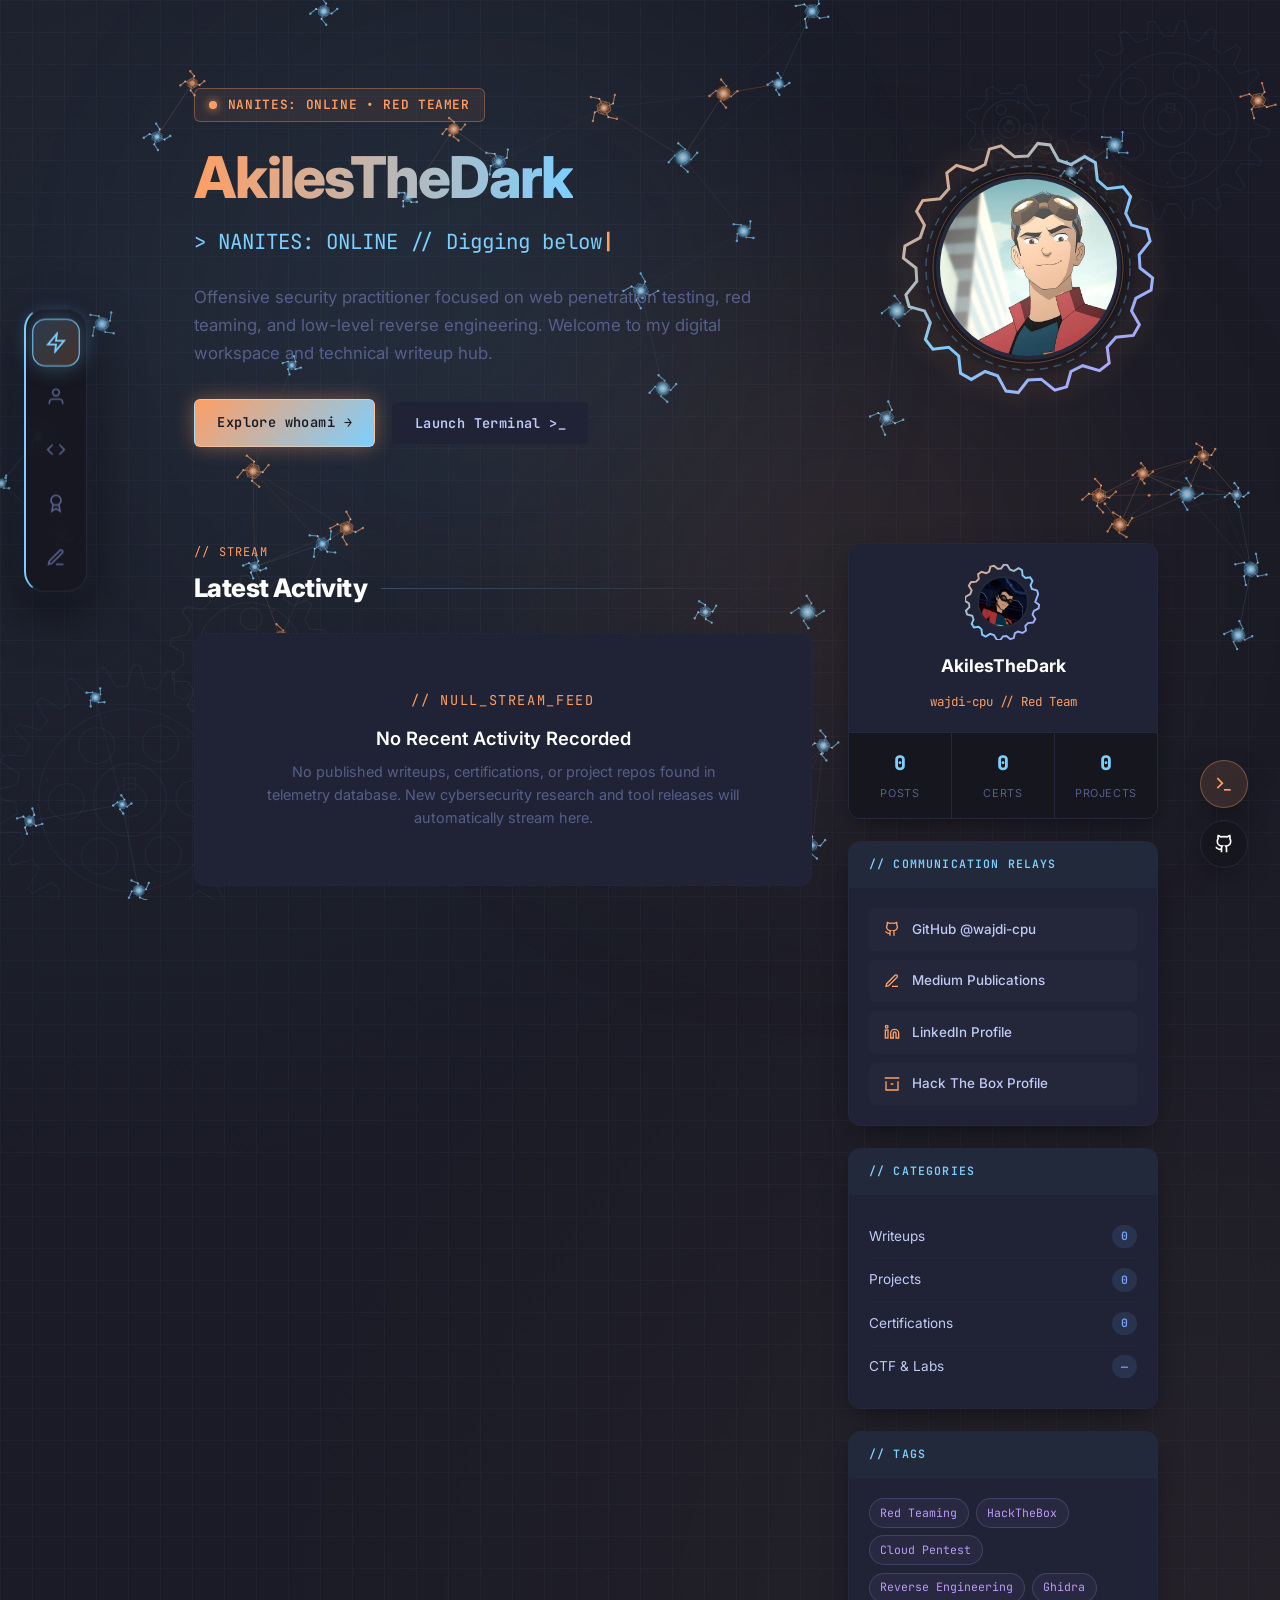
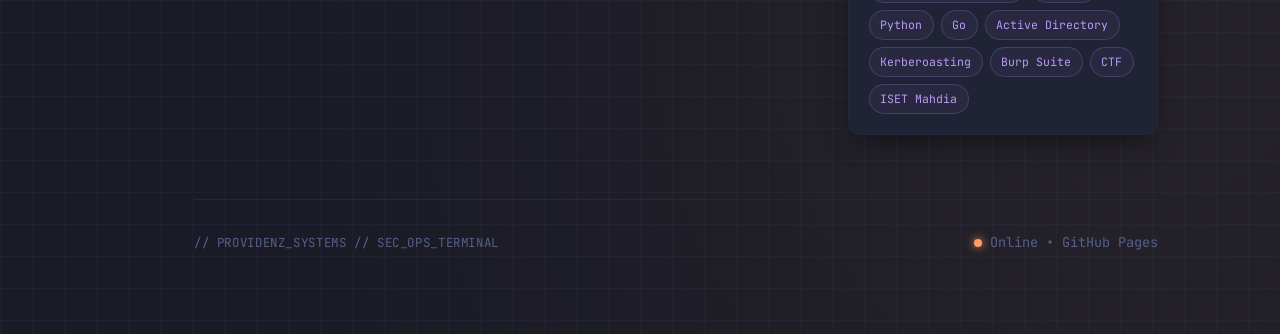
==== commit 58330459: "change input handling for better validation" ====
--- a/index.html
+++ b/index.html
@@ -3,7 +3,7 @@
 <head>
   <meta charset="UTF-8">
   <meta name="viewport" content="width=device-width, initial-scale=1.0">
-  <title>Akiless // Latest Activity</title>
+  <title>AkilesTheDark // Latest Activity</title>
   <meta name="description" content="Akiless (wajdi-cpu) - Offensive Security Practitioner & Cybersecurity Student">
   
   <!-- Favicon -->
@@ -33,7 +33,7 @@
     </button>
   </div>
 
-  <!-- Floating Glass Dock (Hafedh Guenichi Style) -->
+  <!-- Floating Glass Dock -->
   <nav class="glass-dock" aria-label="Main Navigation">
     <a href="index.html" class="dock-item" title="Latest Activity">
       <svg xmlns="http://www.w3.org/2000/svg" viewBox="0 0 24 24" fill="none" stroke="currentColor"><path d="M13 2L3 14h9l-1 8 10-12h-9l1-8z"/></svg>
@@ -78,7 +78,7 @@
           <span class="control-dot dot-yellow"></span>
           <span class="control-dot dot-green"></span>
         </div>
-        <span class="terminal-title">akiless@nanite-os: ~ (rex-zsh)</span>
+        <span class="terminal-title">AkilesTheDark@nanite-os: ~ (rex-zsh)</span>
         <div style="font-family:var(--font-mono); font-size:0.7rem; color:var(--accent-cyan);">STATUS: ONLINE</div>
       </div>
 
@@ -102,7 +102,7 @@
           <div class="terminal-line"><span style="color:#565f89;">Interactive diagnostics &amp; profile relay active. Click any quick command above or type <span style="color:#ff9e64;">help</span>.</span></div>
         </div>
         <div class="terminal-prompt-row">
-          <span class="terminal-prompt-user">akiless@nanite-os:~$</span>
+          <span class="terminal-prompt-user">AkilesTheDark@nanite-os:~$</span>
           <input type="text" id="terminal-input" class="terminal-input" autocomplete="off" spellcheck="false" placeholder="type a command...">
         </div>
       </div>
@@ -116,16 +116,16 @@
       <div class="hero-text-col">
         <div class="hero-status-pill">
           <span class="pulse-dot"></span>
-          <span>NANITES: ONLINE &bull; RED TEAM INTERN @ ISET MAHDIA</span>
+          <span>NANITES: ONLINE &bull; RED TEAMER </span>
         </div>
         <h1 class="hero-name">
-          Hey, I'm <span class="hero-gradient-text">Akiless</span>
+        <span class="hero-gradient-text">AkilesTheDark</span>
         </h1>
         <div class="hero-typewriter-box">
           &gt; <span id="typewriter-text"></span><span class="typewriter-cursor">|</span>
         </div>
         <p class="hero-desc">
-          Offensive security practitioner focused on cloud penetration testing, red teaming, and low-level reverse engineering. 
+          Offensive security practitioner focused on web penetration testing, red teaming, and low-level reverse engineering. 
           Welcome to my digital workspace and technical writeup hub.
         </p>
         <div class="hero-actions">
@@ -162,43 +162,6 @@
         </div>
       </div>
     </header>
-
-    <!-- Infinitely Scrolling Tech Marquee (Emoji-free, Clean Technical Tokens) -->
-    <div class="marquee-container" aria-label="Security & Tech Stack">
-      <div class="marquee-content">
-        <span class="tech-tag-item">Offensive Security</span>
-        <span class="tech-tag-item">Red Teaming</span>
-        <span class="tech-tag-item">Cloud Pentesting</span>
-        <span class="tech-tag-item">Reverse Engineering</span>
-        <span class="tech-tag-item">Kali Linux</span>
-        <span class="tech-tag-item">Python</span>
-        <span class="tech-tag-item">Go</span>
-        <span class="tech-tag-item">Ghidra</span>
-        <span class="tech-tag-item">Impacket</span>
-        <span class="tech-tag-item">Burp Suite</span>
-        <span class="tech-tag-item">Wireshark</span>
-        <span class="tech-tag-item">Docker</span>
-        <span class="tech-tag-item">AWS Security</span>
-        <!-- Duplicated for seamless continuous loop -->
-        <span class="tech-tag-item">Offensive Security</span>
-        <span class="tech-tag-item">Red Teaming</span>
-        <span class="tech-tag-item">Cloud Pentesting</span>
-        <span class="tech-tag-item">Reverse Engineering</span>
-        <span class="tech-tag-item">Kali Linux</span>
-        <span class="tech-tag-item">Python</span>
-        <span class="tech-tag-item">Go</span>
-        <span class="tech-tag-item">Ghidra</span>
-        <span class="tech-tag-item">Impacket</span>
-        <span class="tech-tag-item">Burp Suite</span>
-        <span class="tech-tag-item">Wireshark</span>
-        <span class="tech-tag-item">Docker</span>
-        <span class="tech-tag-item">AWS Security</span>
-      </div>
-    </div>
-
-    <!-- ══════════════════════════════════════════════════════════ -->
-    <!-- BEYLESSEN TWO-COLUMN LAYOUT: STREAM + SIDEBAR               -->
-    <!-- ══════════════════════════════════════════════════════════ -->
     <div class="blog-layout">
 
       <!-- LEFT COLUMN: Activity Stream Feed -->
@@ -232,11 +195,11 @@
                   </defs>
                 </svg>
                 <img class="sidebar-avatar-img"
-                     src="./assets/avatar.png"
+                     src="./assets/whoami.gif"
                      alt="Akiless"
                      onerror="window.handleImageError(this)">
               </div>
-              <div class="sidebar-author-name">Akiless</div>
+              <div class="sidebar-author-name">AkilesTheDark</div>
               <div class="sidebar-author-sub">wajdi-cpu // Red Team</div>
             </div>
           </div>
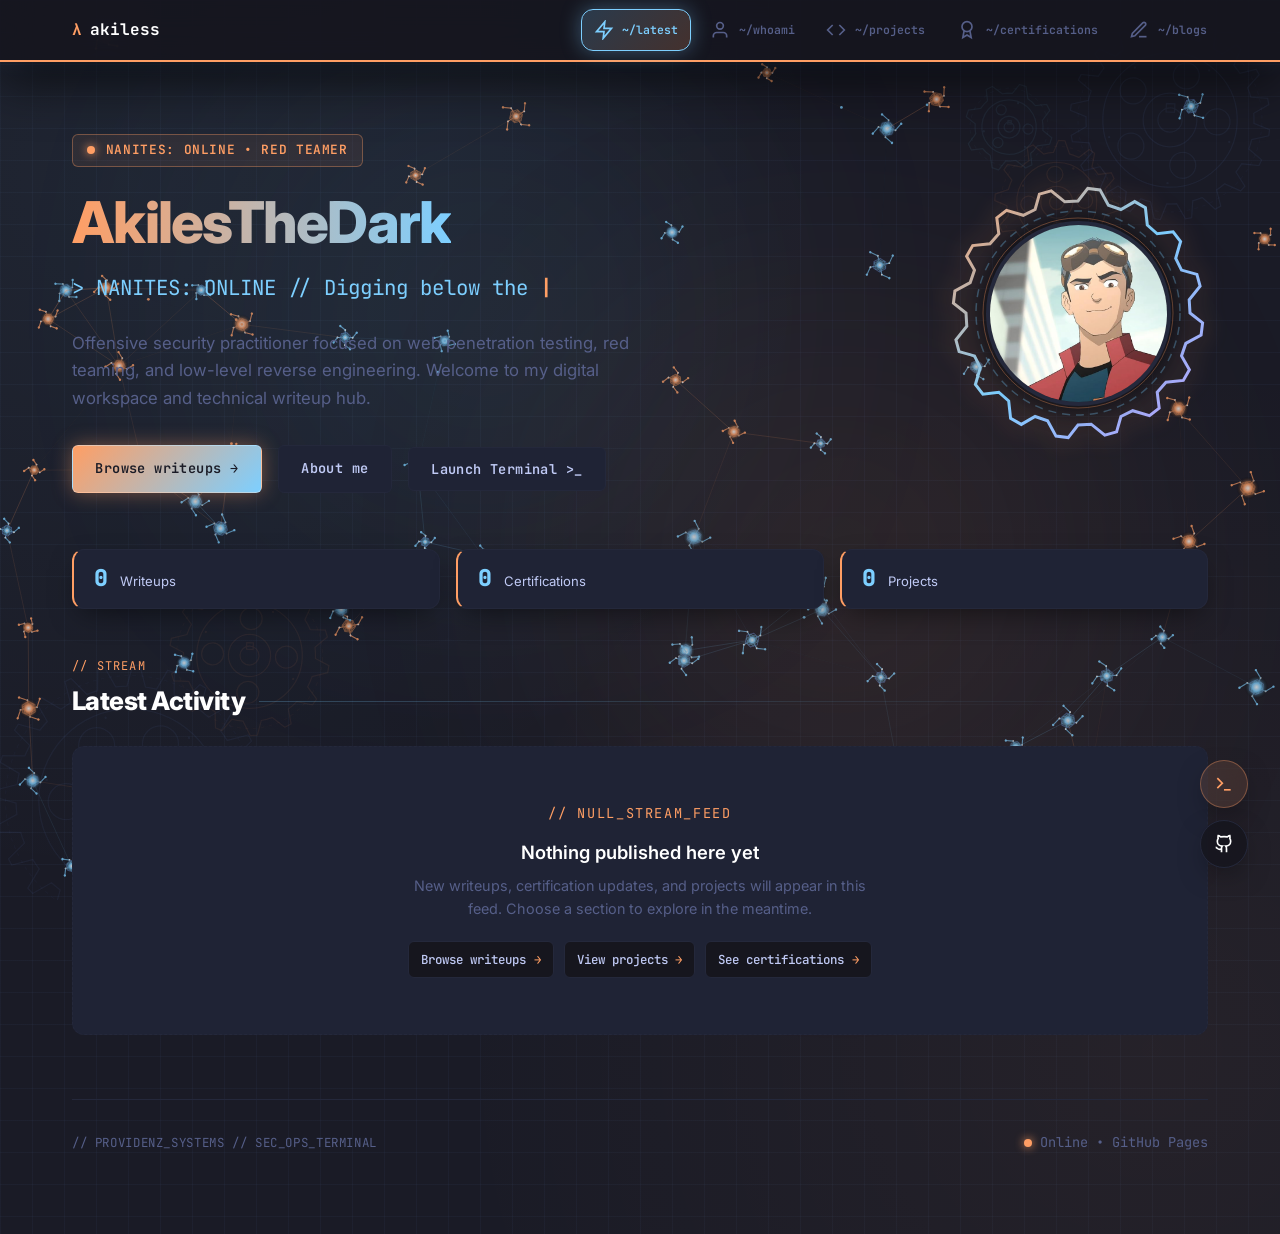
==== commit 30fefb9a: "Add new feature to improve user experience" ====
--- a/index.html
+++ b/index.html
@@ -35,6 +35,7 @@
 
   <!-- Floating Glass Dock -->
   <nav class="glass-dock" aria-label="Main Navigation">
+    <a href="index.html" class="nav-brand" aria-label="Akiless home"><span>λ</span> akiless</a>
     <a href="index.html" class="dock-item" title="Latest Activity">
       <svg xmlns="http://www.w3.org/2000/svg" viewBox="0 0 24 24" fill="none" stroke="currentColor"><path d="M13 2L3 14h9l-1 8 10-12h-9l1-8z"/></svg>
       <span class="dock-tooltip">~/latest</span>
@@ -129,9 +130,10 @@
           Welcome to my digital workspace and technical writeup hub.
         </p>
         <div class="hero-actions">
-          <a href="whoami.html" class="btn-cyber primary">
-            Explore whoami &rarr;
+          <a href="blogs.html" class="btn-cyber primary">
+            Browse writeups &rarr;
           </a>
+          <a href="whoami.html" class="btn-cyber secondary">About me</a>
           <button class="btn-cyber secondary terminal-trigger">
             Launch Terminal &gt;_
           </button>
@@ -162,7 +164,22 @@
         </div>
       </div>
     </header>
-    <div class="blog-layout">
+    <section class="overview-stats" aria-label="Portfolio overview">
+      <a class="overview-stat" href="blogs.html">
+        <span class="overview-stat-value" id="overview-post-count">0</span>
+        <span class="overview-stat-label">Writeups</span>
+      </a>
+      <a class="overview-stat" href="certifications.html">
+        <span class="overview-stat-value" id="overview-cert-count">0</span>
+        <span class="overview-stat-label">Certifications</span>
+      </a>
+      <a class="overview-stat" href="projects.html">
+        <span class="overview-stat-value" id="overview-project-count">0</span>
+        <span class="overview-stat-label">Projects</span>
+      </a>
+    </section>
+
+    <div class="blog-layout blog-layout-single">
 
       <!-- LEFT COLUMN: Activity Stream Feed -->
       <main class="stream-main">
@@ -201,32 +218,27 @@
               </div>
               <div class="sidebar-author-name">AkilesTheDark</div>
               <div class="sidebar-author-sub">wajdi-cpu // Red Team</div>
+              <p class="sidebar-author-bio">Web security, red teaming, CTFs, and reverse engineering.</p>
+              <a class="sidebar-about-link" href="whoami.html">Read my profile &rarr;</a>
             </div>
           </div>
-          <!-- Quantitative Stats Counter -->
-          <div class="sidebar-stats">
-            <div class="stat-cell">
-              <span class="stat-number" id="sidebar-post-count">0</span>
-              <span class="stat-label">Posts</span>
-            </div>
-            <div class="stat-cell">
-              <a href="certifications.html" style="text-decoration:none; display:block;">
-                <span class="stat-number" id="sidebar-cert-count">0</span>
-                <span class="stat-label">Certs</span>
-              </a>
-            </div>
-            <div class="stat-cell">
-              <a href="projects.html" style="text-decoration:none; display:block;">
-                <span class="stat-number" id="sidebar-project-count">0</span>
-                <span class="stat-label">Projects</span>
-              </a>
-            </div>
+        </div>
+
+        <!-- Quick access to the site's main sections -->
+        <div class="sidebar-card">
+          <div class="sidebar-card-header">// Explore</div>
+          <div class="sidebar-card-body">
+            <nav class="sidebar-socials" aria-label="Explore portfolio">
+              <a href="blogs.html" class="sidebar-social-link">Writeups <span>Articles &amp; CTF notes</span></a>
+              <a href="projects.html" class="sidebar-social-link">Projects <span>Tools &amp; experiments</span></a>
+              <a href="certifications.html" class="sidebar-social-link">Certifications <span>Earned &amp; in progress</span></a>
+              <a href="whoami.html" class="sidebar-social-link">About <span>Profile &amp; skills</span></a>
+            </nav>
           </div>
         </div>
 
-        <!-- 2. Social Relays (Clean SVG Links) -->
         <div class="sidebar-card">
-          <div class="sidebar-card-header">// Communication Relays</div>
+          <div class="sidebar-card-header">// Contact &amp; Profiles</div>
           <div class="sidebar-card-body">
             <div class="sidebar-socials">
               <a href="https://github.com/wajdi-cpu" target="_blank" rel="noopener noreferrer" class="sidebar-social-link">
@@ -261,48 +273,17 @@
           </div>
         </div>
 
-        <!-- 3. Categories (Beylessen Style) -->
+        <!-- Areas of focus are labels, not placeholder links -->
         <div class="sidebar-card">
-          <div class="sidebar-card-header">// Categories</div>
-          <div class="sidebar-card-body">
-            <ul class="sidebar-categories">
-              <li>
-                <a href="blogs.html">Writeups</a>
-                <span class="cat-count" id="cat-writeups-count">&mdash;</span>
-              </li>
-              <li>
-                <a href="projects.html">Projects</a>
-                <span class="cat-count" id="cat-projects-count">&mdash;</span>
-              </li>
-              <li>
-                <a href="certifications.html">Certifications</a>
-                <span class="cat-count" id="cat-certs-count">&mdash;</span>
-              </li>
-              <li>
-                <a href="blogs.html">CTF &amp; Labs</a>
-                <span class="cat-count">&mdash;</span>
-              </li>
-            </ul>
-          </div>
-        </div>
-
-        <!-- 4. Tags Cloud (Beylessen Style) -->
-        <div class="sidebar-card">
-          <div class="sidebar-card-header">// Tags</div>
+          <div class="sidebar-card-header">// Focus Areas</div>
           <div class="sidebar-card-body">
             <div class="tags-cloud">
-              <a href="#">Red Teaming</a>
-              <a href="#">HackTheBox</a>
-              <a href="#">Cloud Pentest</a>
-              <a href="#">Reverse Engineering</a>
-              <a href="#">Ghidra</a>
-              <a href="#">Python</a>
-              <a href="#">Go</a>
-              <a href="#">Active Directory</a>
-              <a href="#">Kerberoasting</a>
-              <a href="#">Burp Suite</a>
-              <a href="#">CTF</a>
-              <a href="#">ISET Mahdia</a>
+              <span>Web Pentesting</span>
+              <span>Red Teaming</span>
+              <span>CTF &amp; Labs</span>
+              <span>Reverse Engineering</span>
+              <span>Active Directory</span>
+              <span>Cloud Security</span>
             </div>
           </div>
         </div>
@@ -335,19 +316,9 @@
             fetch('./data/certs.json').then(r => r.json()).catch(() => []),
             fetch('./data/projects.json').then(r => r.json()).catch(() => [])
           ]);
-          const postEl = document.getElementById('sidebar-post-count');
-          const certEl = document.getElementById('sidebar-cert-count');
-          const projEl = document.getElementById('sidebar-project-count');
-          const catWriteup = document.getElementById('cat-writeups-count');
-          const catProj = document.getElementById('cat-projects-count');
-          const catCert = document.getElementById('cat-certs-count');
-
-          if (postEl) postEl.textContent = blogs.length;
-          if (certEl) certEl.textContent = certs.length;
-          if (projEl) projEl.textContent = projects.length;
-          if (catWriteup) catWriteup.textContent = blogs.length;
-          if (catProj) catProj.textContent = projects.length;
-          if (catCert) catCert.textContent = certs.length;
+          document.getElementById('overview-post-count').textContent = blogs.length;
+          document.getElementById('overview-cert-count').textContent = certs.length;
+          document.getElementById('overview-project-count').textContent = projects.length;
         } catch(e) { /* keep default */ }
       })();
     });
--- a/css/style.css
+++ b/css/style.css
@@ -1557,6 +1557,102 @@
   }
 }
 
+/* Keep the Rex glass navigation at the top on every screen size. */
+.mobile-top-bar {
+  display: none;
+}
+
+.glass-dock {
+  position: sticky;
+  top: 0;
+  left: 0;
+  right: 0;
+  width: 100%;
+  transform: none;
+  z-index: 1000;
+  flex-direction: row;
+  justify-content: flex-end;
+  gap: 0.35rem;
+  padding: 0.55rem max(1rem, calc((100vw - 1160px) / 2));
+  border: 0;
+  border-bottom: 2px solid var(--accent-orange);
+  border-radius: 0;
+  background: rgba(22, 22, 30, 0.9);
+}
+
+.nav-brand {
+  display: inline-flex;
+  align-items: center;
+  gap: 0.5rem;
+  margin-right: auto;
+  padding: 0.5rem 0.75rem;
+  color: #fff;
+  font: 700 1rem var(--font-mono);
+  text-decoration: none;
+  white-space: nowrap;
+}
+
+.nav-brand span {
+  color: var(--accent-orange);
+}
+
+.dock-item {
+  width: auto;
+  min-width: 44px;
+  height: 42px;
+  gap: 0.55rem;
+  padding: 0 0.75rem;
+  white-space: nowrap;
+}
+
+.dock-item:hover,
+.dock-item.active {
+  transform: none;
+}
+
+.dock-tooltip {
+  position: static;
+  transform: none;
+  padding: 0;
+  color: inherit;
+  font-size: 0.72rem;
+  background: transparent;
+  border: 0;
+  box-shadow: none;
+  opacity: 1;
+  visibility: visible;
+}
+
+.dock-tooltip::before {
+  display: none;
+}
+
+.dock-item:hover .dock-tooltip {
+  transform: none;
+}
+
+.page-container {
+  max-width: 1200px;
+  padding: 2rem 2rem 5rem;
+}
+
+@media (max-width: 900px) {
+  .glass-dock {
+    justify-content: flex-start;
+    overflow-x: auto;
+    overscroll-behavior-x: contain;
+    scrollbar-width: none;
+  }
+
+  .glass-dock::-webkit-scrollbar {
+    display: none;
+  }
+
+  .page-container {
+    padding: 2rem 1.5rem 5rem;
+  }
+}
+
 /* ==========================================================================
    BEYLESSEN BLOG TWO-COLUMN LAYOUT & SIDEBAR (2026 UI/UX)
    ========================================================================== */
@@ -1568,6 +1664,53 @@
   margin-bottom: 4rem;
 }
 
+.blog-layout-single {
+  grid-template-columns: minmax(0, 1fr);
+}
+
+.blog-layout-single .blog-sidebar {
+  display: none;
+}
+
+/* Home overview keeps portfolio counts together, above the activity feed. */
+.overview-stats {
+  display: grid;
+  grid-template-columns: repeat(3, minmax(0, 1fr));
+  gap: 1rem;
+  margin: -1.5rem 0 2rem;
+}
+
+.overview-stat {
+  display: flex;
+  align-items: baseline;
+  gap: 0.75rem;
+  padding: 1rem 1.25rem;
+  color: var(--text-main);
+  text-decoration: none;
+  background: var(--bg-card);
+  border: 1px solid var(--border-color);
+  border-left: 2px solid var(--accent-orange);
+  border-radius: var(--radius-md);
+  box-shadow: var(--shadow-card);
+  transition: var(--transition);
+}
+
+.overview-stat:hover {
+  border-color: var(--border-accent);
+  background: var(--bg-card-hover);
+  transform: translateY(-2px);
+}
+
+.overview-stat-value {
+  color: var(--accent-cyan);
+  font: 800 1.45rem/1 var(--font-mono);
+}
+
+.overview-stat-label {
+  color: var(--text-main);
+  font-size: 0.82rem;
+}
+
 .stream-main {
   min-width: 0;
 }
@@ -1752,6 +1895,52 @@
   letter-spacing: 0.12em;
 }
 
+.stream-empty-title {
+  margin: 0.8rem 0 0.4rem;
+  color: #fff;
+  font-size: 1.15rem;
+  font-weight: 600;
+}
+
+.stream-empty-copy {
+  max-width: 480px;
+  margin: 0 auto;
+  color: var(--text-muted);
+  font-size: 0.9rem;
+  line-height: 1.6;
+}
+
+.stream-empty-actions {
+  display: flex;
+  justify-content: center;
+  flex-wrap: wrap;
+  gap: 0.65rem;
+  margin-top: 1.35rem;
+}
+
+.stream-empty-actions a {
+  display: inline-flex;
+  align-items: center;
+  gap: 0.45rem;
+  padding: 0.55rem 0.75rem;
+  color: var(--text-main);
+  font: 500 0.78rem var(--font-mono);
+  text-decoration: none;
+  background: var(--bg-panel);
+  border: 1px solid var(--border-color);
+  border-radius: var(--radius-sm);
+  transition: var(--transition);
+}
+
+.stream-empty-actions a:hover {
+  color: var(--accent-cyan);
+  border-color: var(--border-accent);
+}
+
+.stream-empty-actions span {
+  color: var(--accent-orange);
+}
+
 /* ── Sticky Sidebar ────────────────────────────────────────── */
 .blog-sidebar {
   position: sticky;
@@ -1833,6 +2022,23 @@
   font-size: 0.78rem;
   color: var(--accent-orange);
   font-family: var(--font-mono);
+}
+
+.sidebar-author-bio {
+  max-width: 250px;
+  color: var(--text-muted);
+  font-size: 0.82rem;
+  line-height: 1.55;
+}
+
+.sidebar-about-link {
+  color: var(--accent-cyan);
+  font: 600 0.76rem var(--font-mono);
+  text-decoration: none;
+}
+
+.sidebar-about-link:hover {
+  color: var(--accent-orange);
 }
 
 /* Stats Row */
@@ -1903,6 +2109,13 @@
   color: var(--accent-orange);
 }
 
+.sidebar-social-link span {
+  margin-left: auto;
+  color: var(--text-muted);
+  font-size: 0.7rem;
+  text-align: right;
+}
+
 /* Categories List */
 .sidebar-categories {
   list-style: none;
@@ -1960,6 +2173,16 @@
   transition: var(--transition);
 }
 
+.tags-cloud span {
+  font-size: 0.72rem;
+  font-family: var(--font-mono);
+  padding: 0.3rem 0.65rem;
+  border-radius: var(--radius-full);
+  border: 1px solid rgba(187, 154, 247, 0.2);
+  background: rgba(187, 154, 247, 0.06);
+  color: var(--accent-purple);
+}
+
 .tags-cloud a:hover {
   background: rgba(187, 154, 247, 0.18);
   border-color: var(--accent-purple);
@@ -2024,3 +2247,31 @@
     position: static;
   }
 }
+
+@media (max-width: 640px) {
+  .overview-stats {
+    gap: 0.55rem;
+    margin-top: -0.75rem;
+  }
+
+  .overview-stat {
+    flex-direction: column;
+    gap: 0.35rem;
+    align-items: flex-start;
+    padding: 0.8rem;
+  }
+
+  .overview-stat-label {
+    font-size: 0.68rem;
+  }
+
+  .sidebar-social-link {
+    flex-wrap: wrap;
+  }
+
+  .sidebar-social-link span {
+    width: 100%;
+    margin-left: 1.65rem;
+    text-align: left;
+  }
+}
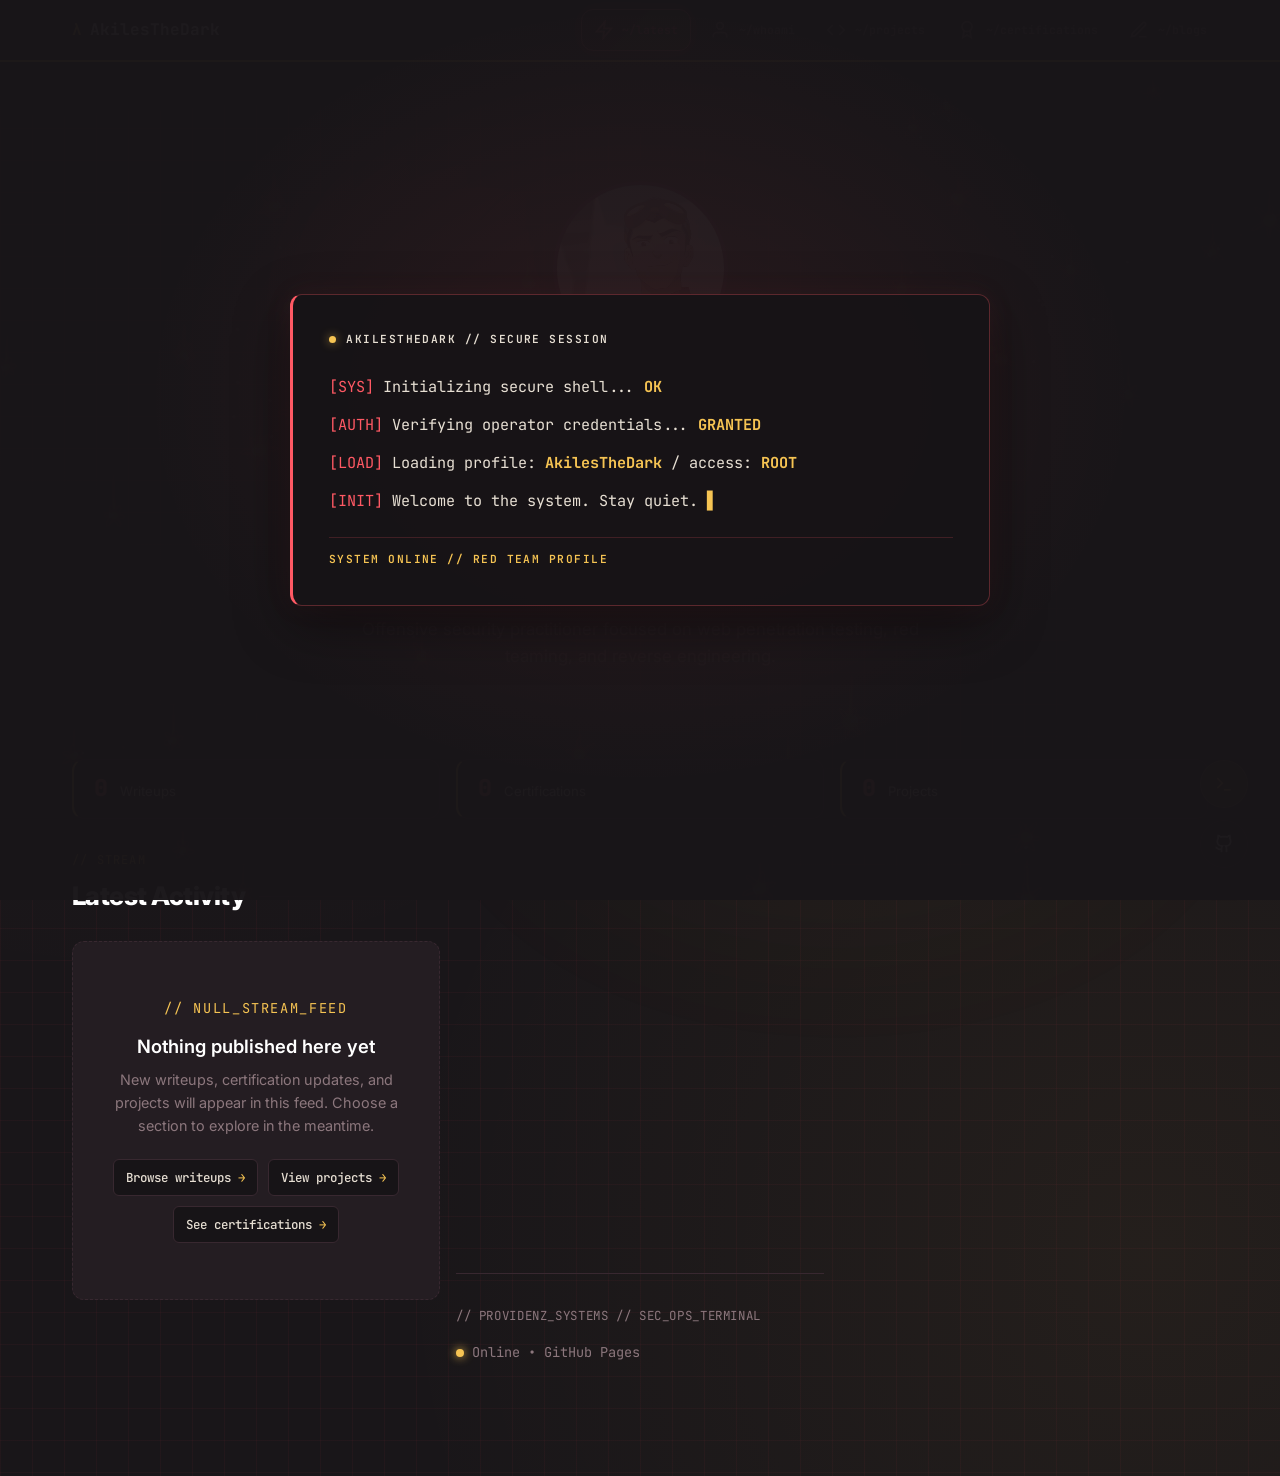
==== commit dfe7bb75: "update site branding to AkilesTheDark" ====
--- a/index.html
+++ b/index.html
@@ -4,7 +4,7 @@
   <meta charset="UTF-8">
   <meta name="viewport" content="width=device-width, initial-scale=1.0">
   <title>AkilesTheDark // Latest Activity</title>
-  <meta name="description" content="Akiless (wajdi-cpu) - Offensive Security Practitioner & Cybersecurity Student">
+  <meta name="description" content="AkilesTheDark (wajdi-cpu) - Offensive Security Practitioner & Cybersecurity Student">
   
   <!-- Favicon -->
   <link rel="icon" type="image/jpeg" href="./assets/favicon.jpg">
@@ -18,6 +18,18 @@
 </head>
 <body>
 
+  <!-- Brief system boot intro shown on the home page -->
+  <section id="boot-screen" class="boot-screen" role="status" aria-live="polite" aria-label="Starting AkilesTheDark profile">
+    <div class="boot-console">
+      <div class="boot-console-title"><span class="boot-led"></span> AKILESTHEDARK // SECURE SESSION</div>
+      <p class="boot-line"><span class="boot-tag">[SYS]</span> Initializing secure shell... <strong>OK</strong></p>
+      <p class="boot-line"><span class="boot-tag">[AUTH]</span> Verifying operator credentials... <strong>GRANTED</strong></p>
+      <p class="boot-line"><span class="boot-tag">[LOAD]</span> Loading profile: <strong>AkilesTheDark</strong> / access: <strong>ROOT</strong></p>
+      <p class="boot-line"><span class="boot-tag">[INIT]</span> Welcome to the system. Stay quiet. <span class="boot-cursor">▋</span></p>
+      <div class="boot-console-footer">SYSTEM ONLINE // RED TEAM PROFILE</div>
+    </div>
+  </section>
+
   <!-- Interactive Background Canvas & Ambient Orbs -->
   <canvas id="bg-canvas"></canvas>
   <div class="bg-glow-orb orb-1"></div>
@@ -26,21 +38,21 @@
   <!-- Mobile Top Bar -->
   <div class="mobile-top-bar">
     <a href="index.html" class="mobile-brand">
-      <span>λ</span> akiless
-    </a>
-    <button class="terminal-trigger" style="background:none; border:none; color:var(--accent-orange); font-family:var(--font-mono); font-size:1.1rem; cursor:pointer;" title="Launch Terminal">
+      <span>λ</span> AkilesTheDark
+    </a>
+    <button class="terminal-trigger" style="background:none; border:none; color:var(--accent-gold); font-family:var(--font-mono); font-size:1.1rem; cursor:pointer;" title="Launch Terminal">
       &gt;_
     </button>
   </div>
 
   <!-- Floating Glass Dock -->
   <nav class="glass-dock" aria-label="Main Navigation">
-    <a href="index.html" class="nav-brand" aria-label="Akiless home"><span>λ</span> akiless</a>
+    <a href="index.html" class="nav-brand" aria-label="AkilesTheDark home"><span>λ</span> AkilesTheDark</a>
     <a href="index.html" class="dock-item" title="Latest Activity">
       <svg xmlns="http://www.w3.org/2000/svg" viewBox="0 0 24 24" fill="none" stroke="currentColor"><path d="M13 2L3 14h9l-1 8 10-12h-9l1-8z"/></svg>
       <span class="dock-tooltip">~/latest</span>
     </a>
-    <a href="whoami.html" class="dock-item" title="About Akiless">
+    <a href="whoami.html" class="dock-item" title="About AkilesTheDark">
       <svg xmlns="http://www.w3.org/2000/svg" viewBox="0 0 24 24" fill="none" stroke="currentColor"><path d="M20 21v-2a4 4 0 0 0-4-4H8a4 4 0 0 0-4 4v2"/><circle cx="12" cy="7" r="4"/></svg>
       <span class="dock-tooltip">~/whoami</span>
     </a>
@@ -79,32 +91,18 @@
           <span class="control-dot dot-yellow"></span>
           <span class="control-dot dot-green"></span>
         </div>
-        <span class="terminal-title">AkilesTheDark@nanite-os: ~ (rex-zsh)</span>
-        <div style="font-family:var(--font-mono); font-size:0.7rem; color:var(--accent-cyan);">STATUS: ONLINE</div>
-      </div>
-
-      <!-- Quick Action Toolbar for Organized Terminal UX -->
-      <div class="terminal-toolbar">
-        <button class="terminal-chip" data-cmd="whoami">whoami</button>
-        <button class="terminal-chip" data-cmd="nanites">nanites</button>
-        <button class="terminal-chip" data-cmd="gears">gears</button>
-        <button class="terminal-chip" data-cmd="builds">builds</button>
-        <button class="terminal-chip" data-cmd="skills">skills</button>
-        <button class="terminal-chip cyan" data-cmd="projects">projects</button>
-        <button class="terminal-chip cyan" data-cmd="certs">certs</button>
-        <button class="terminal-chip cyan" data-cmd="blogs">blogs</button>
-        <button class="terminal-chip" data-cmd="help">help</button>
-        <button class="terminal-chip" data-cmd="clear" style="border-color:#f7768e; color:#f7768e;">clear</button>
+        <span class="terminal-title">AkilesTheDark@nanite-os: ~ (bash)</span>
+        <div style="font-family:var(--font-mono); font-size:0.7rem; color:var(--accent-red);">STATUS: ONLINE</div>
       </div>
 
       <div class="terminal-body">
         <div id="terminal-output" class="terminal-output">
-          <div class="terminal-line"><span style="color:#7dcfff;">// PROVIDENCE NANITE OS [Version 3.2.0-STABLE]</span></div>
-          <div class="terminal-line"><span style="color:#565f89;">Interactive diagnostics &amp; profile relay active. Click any quick command above or type <span style="color:#ff9e64;">help</span>.</span></div>
+          <div class="terminal-line"><span style="color:#ff5964;">Providence Shell 3.2 // session opened for AkilesTheDark</span></div>
+          <div class="terminal-line"><span style="color:#8c777d;">Virtual Linux environment ready. Type <span style="color:#f6c453;">help</span> to see commands, pipes, redirects, and shortcuts.</span></div>
         </div>
         <div class="terminal-prompt-row">
-          <span class="terminal-prompt-user">AkilesTheDark@nanite-os:~$</span>
-          <input type="text" id="terminal-input" class="terminal-input" autocomplete="off" spellcheck="false" placeholder="type a command...">
+          <span id="terminal-prompt-label" class="terminal-prompt-user">AkilesTheDark@nanite-os:~$</span>
+          <input type="text" id="terminal-input" class="terminal-input" autocomplete="off" spellcheck="false" aria-label="Terminal command" placeholder="try help, ls -lah, or cat README.md | grep security">
         </div>
       </div>
     </div>
@@ -114,10 +112,19 @@
   <div class="page-container">
     <!-- Hero Banner -->
     <header class="hero-section">
+      <div class="hero-avatar-col">
+        <div class="avatar-portrait-wrapper">
+          <img class="avatar-image-inner" 
+               src="./assets/avatar.png" 
+               alt="AkilesTheDark" 
+               onerror="window.handleImageError(this)">
+        </div>
+      </div>
+
       <div class="hero-text-col">
-        <div class="hero-status-pill">
+        <div class="hero-status-pill overdrive-toggle-btn" title="Click to Surge Nanite Overdrive Mode">
           <span class="pulse-dot"></span>
-          <span>NANITES: ONLINE &bull; RED TEAMER </span>
+          <span>NANITES: ONLINE &bull; PROVIDENCE STANDARD</span>
         </div>
         <h1 class="hero-name">
         <span class="hero-gradient-text">AkilesTheDark</span>
@@ -126,44 +133,12 @@
           &gt; <span id="typewriter-text"></span><span class="typewriter-cursor">|</span>
         </div>
         <p class="hero-desc">
-          Offensive security practitioner focused on web penetration testing, red teaming, and low-level reverse engineering. 
-          Welcome to my digital workspace and technical writeup hub.
+          Offensive security practitioner focused on web penetration testing, red teaming, and reverse engineering.
         </p>
-        <div class="hero-actions">
-          <a href="blogs.html" class="btn-cyber primary">
-            Browse writeups &rarr;
-          </a>
-          <a href="whoami.html" class="btn-cyber secondary">About me</a>
-          <button class="btn-cyber secondary terminal-trigger">
-            Launch Terminal &gt;_
-          </button>
-        </div>
-      </div>
-
-      <div class="hero-avatar-col">
-        <div class="avatar-gear-wrapper">
-          <svg class="avatar-gear-svg" viewBox="0 0 260 260" xmlns="http://www.w3.org/2000/svg">
-            <path d="M 242.0 130.0 L 254.6 139.8 L 253.1 152.0 L 237.8 160.4 L 233.5 172.9 L 241.4 186.7 L 235.3 197.4 L 218.0 199.3 L 209.2 209.2 L 211.2 225.1 L 201.5 232.6 L 184.7 227.7 L 172.9 233.5 L 168.6 248.9 L 156.8 252.1 L 143.2 241.2 L 130.0 242.0 L 120.2 254.6 L 108.0 253.1 L 99.6 237.8 L 87.1 233.5 L 73.3 241.4 L 62.6 235.3 L 60.7 218.0 L 50.8 209.2 L 34.9 211.2 L 27.4 201.5 L 32.3 184.7 L 26.5 172.9 L 11.1 168.6 L 7.9 156.8 L 18.8 143.2 L 18.0 130.0 L 5.4 120.2 L 6.9 108.0 L 22.2 99.6 L 26.5 87.1 L 18.6 73.3 L 24.7 62.6 L 42.0 60.7 L 50.8 50.8 L 48.8 34.9 L 58.5 27.4 L 75.3 32.3 L 87.1 26.5 L 91.4 11.1 L 103.2 7.9 L 116.8 18.8 L 130.0 18.0 L 139.8 5.4 L 152.0 6.9 L 160.4 22.2 L 172.9 26.5 L 186.7 18.6 L 197.4 24.7 L 199.3 42.0 L 209.2 50.8 L 225.1 48.8 L 232.6 58.5 L 227.7 75.3 L 233.5 87.1 L 248.9 91.4 L 252.1 103.2 L 241.2 116.8 Z" 
-                  fill="none" 
-                  stroke="url(#naniteGearGrad)" 
-                  stroke-width="3" />
-            <circle cx="130" cy="130" r="102" fill="none" stroke="rgba(125, 207, 255, 0.35)" stroke-width="1.5" stroke-dasharray="8 6" />
-            <circle cx="130" cy="130" r="95" fill="none" stroke="rgba(255, 158, 100, 0.45)" stroke-width="1" />
-            <defs>
-              <linearGradient id="naniteGearGrad" x1="0%" y1="0%" x2="100%" y2="100%">
-                <stop offset="0%" stop-color="#ff9e64" />
-                <stop offset="50%" stop-color="#7dcfff" />
-                <stop offset="100%" stop-color="#bb9af7" />
-              </linearGradient>
-            </defs>
-          </svg>
-          <img class="avatar-image-inner" 
-               src="./assets/avatar.png" 
-               alt="Akiless" 
-               onerror="window.handleImageError(this)">
-        </div>
       </div>
     </header>
+
+    <!-- Overview Stats -->
     <section class="overview-stats" aria-label="Portfolio overview">
       <a class="overview-stat" href="blogs.html">
         <span class="overview-stat-value" id="overview-post-count">0</span>
@@ -177,8 +152,6 @@
         <span class="overview-stat-value" id="overview-project-count">0</span>
         <span class="overview-stat-label">Projects</span>
       </a>
-    </section>
-
     <div class="blog-layout blog-layout-single">
 
       <!-- LEFT COLUMN: Activity Stream Feed -->
@@ -205,15 +178,15 @@
                         fill="none" stroke="url(#sideGearGrad)" stroke-width="2"/>
                   <defs>
                     <linearGradient id="sideGearGrad" x1="0%" y1="0%" x2="100%" y2="100%">
-                      <stop offset="0%" stop-color="#ff9e64"/>
-                      <stop offset="50%" stop-color="#7dcfff"/>
-                      <stop offset="100%" stop-color="#bb9af7"/>
+                      <stop offset="0%" stop-color="#f6c453"/>
+                      <stop offset="50%" stop-color="#ff5964"/>
+                      <stop offset="100%" stop-color="#d94b59"/>
                     </linearGradient>
                   </defs>
                 </svg>
                 <img class="sidebar-avatar-img"
                      src="./assets/whoami.gif"
-                     alt="Akiless"
+                     alt="AkilesTheDark"
                      onerror="window.handleImageError(this)">
               </div>
               <div class="sidebar-author-name">AkilesTheDark</div>
@@ -291,7 +264,7 @@
       </aside>
     </div>
 
-    <!-- Clean Footer (Removed 2026 Akiless string per user request) -->
+    <!-- Clean Footer (Removed 2026 AkilesTheDark string per user request) -->
     <footer class="site-footer">
       <div class="footer-system">// PROVIDENZ_SYSTEMS // SEC_OPS_TERMINAL</div>
       <div class="footer-status">
--- a/css/style.css
+++ b/css/style.css
@@ -1,43 +1,43 @@
 /* ==========================================================================
-   GENERATOR REX x TOKYO NIGHT DESIGN SYSTEM
-   Cybernetic Nanites, Mechanical Blueprints & Moody Tokyo Night Palette
+   GENERATOR REX RED & GOLD DESIGN SYSTEM
+   Cybernetic Nanites, Mechanical Blueprints & Red-Gold Palette
    ========================================================================== */
 
 :root {
-  /* Tokyo Night Core Palette */
-  --bg-main: #1a1b26;
-  --bg-panel: #16161e;
-  --bg-card: #1f2335;
-  --bg-card-hover: #24283b;
-  --bg-dock: rgba(22, 22, 30, 0.85);
-
-  --text-main: #c0caf5;
-  --text-muted: #565f89;
-  --text-bright: #e0af68;
+  /* Deep charcoal and warm neutral base */
+  --bg-main: #191619;
+  --bg-panel: #171417;
+  --bg-card: #241d22;
+  --bg-card-hover: #382830;
+  --bg-dock: rgba(23, 20, 23, 0.85);
+
+  --text-main: #e7dfd3;
+  --text-muted: #8c777d;
+  --text-bright: #f6c453;
   --text-white: #ffffff;
 
-  --border-color: #24283b;
-  --border-accent: rgba(125, 207, 255, 0.25);
-  --border-rex-orange: rgba(255, 158, 100, 0.35);
-
-  /* Tokyo Night Accents (Generator Rex Biomech Tuning) */
-  --accent-cyan: #7dcfff;      /* Nanite Core Cyan */
-  --accent-blue: #7aa2f7;      /* Providence Tech Blue */
-  --accent-purple: #bb9af7;    /* Quantum Subsystem Purple */
-  --accent-orange: #ff9e64;    /* Rex Nanite Overdrive Orange */
-  --accent-green: #9ece6a;     /* Nanite Stable Green */
-  --accent-red: #f7768e;       /* EVO Alert Pink/Red */
+  --border-color: #382830;
+  --border-accent: rgba(255, 89, 100, 0.25);
+  --border-rex-gold: rgba(246, 196, 83, 0.35);
+
+  /* Generator Rex Red and Gold Accents */
+  --accent-red: #ff5964;
+  --accent-red-bright: #ff4356;
+  --accent-red-deep: #d94b59;
+  --accent-gold: #f6c453;
+  --accent-green: #f6c453;     /* Nanite Stable Gold */
+  --accent-alert: #ff4356;
 
   /* Nanite Gradients */
-  --grad-nanite-primary: linear-gradient(135deg, #7dcfff 0%, #7aa2f7 50%, #bb9af7 100%);
-  --grad-overdrive: linear-gradient(135deg, #ff9e64 0%, #bb9af7 100%);
-  --grad-circuit: linear-gradient(90deg, #ff9e64, #7dcfff);
+  --grad-nanite-primary: linear-gradient(135deg, #ff5964 0%, #ff4356 50%, #f6c453 100%);
+  --grad-overdrive: linear-gradient(135deg, #f6c453 0%, #ff5964 100%);
+  --grad-circuit: linear-gradient(90deg, #f6c453, #ff5964);
 
   /* Shadows & Nanite Glows */
-  --shadow-dock: 0 20px 50px rgba(0, 0, 0, 0.6), 0 0 20px rgba(122, 162, 247, 0.15);
+  --shadow-dock: 0 20px 50px rgba(0, 0, 0, 0.6), 0 0 20px rgba(255, 67, 86, 0.15);
   --shadow-card: 0 10px 30px -10px rgba(0, 0, 0, 0.6);
-  --glow-cyan: 0 0 20px rgba(125, 207, 255, 0.35);
-  --glow-orange: 0 0 20px rgba(255, 158, 100, 0.4);
+  --glow-red: 0 0 20px rgba(255, 89, 100, 0.35);
+  --glow-gold: 0 0 20px rgba(246, 196, 83, 0.4);
 
   /* Radii & Mechanical Chamfers */
   --radius-sm: 6px;
@@ -67,10 +67,10 @@
   background-color: var(--bg-main);
   /* Mechanical Blueprint Circuit Grid Background */
   background-image: 
-    linear-gradient(to right, rgba(122, 162, 247, 0.04) 1px, transparent 1px),
-    linear-gradient(to bottom, rgba(122, 162, 247, 0.04) 1px, transparent 1px),
-    radial-gradient(circle at 10% 15%, rgba(125, 207, 255, 0.06) 0%, transparent 45%),
-    radial-gradient(circle at 90% 85%, rgba(255, 158, 100, 0.05) 0%, transparent 45%);
+    linear-gradient(to right, rgba(255, 67, 86, 0.04) 1px, transparent 1px),
+    linear-gradient(to bottom, rgba(255, 67, 86, 0.04) 1px, transparent 1px),
+    radial-gradient(circle at 10% 15%, rgba(255, 89, 100, 0.06) 0%, transparent 45%),
+    radial-gradient(circle at 90% 85%, rgba(246, 196, 83, 0.05) 0%, transparent 45%);
   background-size: 32px 32px, 32px 32px, 100% 100%, 100% 100%;
   color: var(--text-main);
   font-family: var(--font-sans);
@@ -79,6 +79,98 @@
   position: relative;
   overflow-x: hidden;
   -webkit-font-smoothing: antialiased;
+}
+
+/* Short terminal-style startup before the home profile appears. */
+.boot-screen {
+  position: fixed;
+  inset: 0;
+  z-index: 10000;
+  display: grid;
+  place-items: center;
+  padding: 1.25rem;
+  background:
+    radial-gradient(ellipse at 50% 44%, rgba(255, 89, 100, 0.08), transparent 55%),
+    rgba(25, 22, 25, 0.98);
+  opacity: 1;
+  visibility: visible;
+  transition: opacity 0.45s ease, visibility 0.45s ease;
+}
+
+.boot-screen.is-finished {
+  opacity: 0;
+  visibility: hidden;
+  pointer-events: none;
+}
+
+.boot-console {
+  width: min(100%, 700px);
+  padding: clamp(1.25rem, 4vw, 2.25rem);
+  border: 1px solid rgba(255, 89, 100, 0.3);
+  border-left: 3px solid var(--accent-red);
+  border-radius: var(--radius-md);
+  background: rgba(23, 20, 23, 0.94);
+  box-shadow: 0 18px 55px rgba(0, 0, 0, 0.45), 0 0 28px rgba(255, 89, 100, 0.08);
+  font-family: var(--font-mono);
+}
+
+.boot-console-title,
+.boot-console-footer {
+  color: var(--text-muted);
+  font-size: 0.7rem;
+  font-weight: 600;
+  letter-spacing: 0.13em;
+}
+
+.boot-console-title {
+  display: flex;
+  align-items: center;
+  gap: 0.65rem;
+  margin-bottom: 1.6rem;
+  color: var(--text-main);
+}
+
+.boot-led {
+  width: 7px;
+  height: 7px;
+  border-radius: 50%;
+  background: var(--accent-gold);
+  box-shadow: 0 0 10px rgba(246, 196, 83, 0.65);
+}
+
+.boot-line {
+  margin: 0.8rem 0;
+  color: var(--text-main);
+  font-size: clamp(0.76rem, 2.3vw, 0.95rem);
+  line-height: 1.65;
+  opacity: 0;
+  animation: bootLineReveal 0.38s ease forwards;
+}
+
+.boot-line:nth-of-type(1) { animation-delay: 0.18s; }
+.boot-line:nth-of-type(2) { animation-delay: 0.78s; }
+.boot-line:nth-of-type(3) { animation-delay: 1.38s; }
+.boot-line:nth-of-type(4) { animation-delay: 1.98s; }
+
+.boot-tag { color: var(--accent-red); }
+.boot-line strong { color: var(--accent-gold); font-weight: 700; }
+
+.boot-console-footer {
+  margin-top: 1.5rem;
+  padding-top: 0.85rem;
+  border-top: 1px solid rgba(255, 89, 100, 0.18);
+  color: var(--accent-gold);
+  opacity: 0;
+  animation: bootLineReveal 0.38s ease 2.55s forwards;
+}
+
+.boot-cursor {
+  color: var(--accent-gold);
+  animation: blinkCursor 1s steps(2, start) infinite;
+}
+
+@keyframes bootLineReveal {
+  to { opacity: 1; }
 }
 
 /* Nanite Swarm Canvas */
@@ -90,7 +182,7 @@
   height: 100%;
   pointer-events: none;
   z-index: 0;
-  opacity: 0.75;
+  opacity: 0.18;
 }
 
 /* Ambient Mechanical Power Conduits */
@@ -107,17 +199,17 @@
   left: 20%;
   width: 450px;
   height: 450px;
-  background: radial-gradient(circle, #7dcfff, transparent);
+  background: radial-gradient(circle, #ff5964, transparent);
 }
 .orb-2 {
   bottom: 10%;
   right: 15%;
   width: 500px;
   height: 500px;
-  background: radial-gradient(circle, #ff9e64, transparent);
-}
-
-/* Floating Glass Dock (Mechanical Chamfer & Tokyo Night Blur) */
+  background: radial-gradient(circle, #f6c453, transparent);
+}
+
+/* Floating Glass Dock (Mechanical Chamfer & Red-Gold Glass Blur) */
 .glass-dock {
   position: fixed;
   left: 1.5rem;
@@ -128,7 +220,7 @@
   backdrop-filter: blur(20px);
   -webkit-backdrop-filter: blur(20px);
   border: 1px solid var(--border-color);
-  border-left: 2px solid var(--accent-cyan);
+  border-left: 2px solid var(--accent-red);
   border-radius: 20px;
   padding: 0.7rem 0.5rem;
   box-shadow: var(--shadow-dock);
@@ -163,16 +255,16 @@
 
 .dock-item:hover {
   color: var(--text-white);
-  background: rgba(122, 162, 247, 0.12);
+  background: rgba(255, 67, 86, 0.12);
   border-color: var(--border-accent);
   transform: scale(1.08);
 }
 
 .dock-item.active {
-  background: linear-gradient(135deg, rgba(125, 207, 255, 0.2), rgba(255, 158, 100, 0.2));
-  color: var(--accent-cyan);
-  border-color: var(--accent-cyan);
-  box-shadow: var(--glow-cyan);
+  background: linear-gradient(135deg, rgba(255, 89, 100, 0.2), rgba(246, 196, 83, 0.2));
+  color: var(--accent-red);
+  border-color: var(--accent-red);
+  box-shadow: var(--glow-red);
   transform: scale(1.08);
 }
 
@@ -183,7 +275,7 @@
   transform: translateY(-50%);
   background: var(--bg-panel);
   border: 1px solid var(--border-color);
-  border-left: 2px solid var(--accent-orange);
+  border-left: 2px solid var(--accent-gold);
   color: #fff;
   font-size: 0.8rem;
   font-weight: 600;
@@ -244,19 +336,19 @@
 
 .action-fab:hover {
   transform: scale(1.1) rotate(5deg);
-  border-color: var(--accent-cyan);
-  box-shadow: var(--glow-cyan);
+  border-color: var(--accent-red);
+  box-shadow: var(--glow-red);
 }
 
 .action-fab.terminal-fab {
-  background: rgba(255, 158, 100, 0.12);
-  border-color: var(--border-rex-orange);
-  color: var(--accent-orange);
+  background: rgba(246, 196, 83, 0.12);
+  border-color: var(--border-rex-gold);
+  color: var(--accent-gold);
 }
 
 .action-fab.terminal-fab:hover {
-  border-color: var(--accent-orange);
-  box-shadow: var(--glow-orange);
+  border-color: var(--accent-gold);
+  box-shadow: var(--glow-gold);
 }
 
 .action-tooltip {
@@ -306,7 +398,7 @@
 }
 
 .mobile-brand span {
-  color: var(--accent-orange);
+  color: var(--accent-gold);
 }
 
 /* Layout Container */
@@ -324,24 +416,35 @@
 /* Hero Section (Generator Rex Nanite Core Focus) */
 .hero-section {
   display: flex;
-  align-items: center;
-  justify-content: space-between;
-  gap: 3rem;
+  flex-direction: column;
+  align-items: center;
+  justify-content: center;
+  gap: 1rem;
   margin-bottom: 3.5rem;
   padding: 2.5rem 0 1.5rem;
+  text-align: center;
 }
 
 .hero-text-col {
-  flex: 1;
+  width: 100%;
+  display: flex;
+  flex-direction: column;
+  align-items: center;
+}
+
+.hero-avatar-col {
+  flex-shrink: 0;
+  display: flex;
+  justify-content: center;
 }
 
 .hero-status-pill {
   display: inline-flex;
   align-items: center;
   gap: 0.65rem;
-  background: rgba(255, 158, 100, 0.08);
-  border: 1px solid var(--border-rex-orange);
-  color: var(--accent-orange);
+  background: rgba(246, 196, 83, 0.08);
+  border: 1px solid var(--border-rex-gold);
+  color: var(--accent-gold);
   font-family: var(--font-mono);
   font-size: 0.8rem;
   font-weight: 600;
@@ -349,21 +452,31 @@
   border-radius: var(--radius-sm);
   margin-bottom: 1.5rem;
   letter-spacing: 0.05em;
+  cursor: pointer;
+  user-select: none;
+  transition: var(--transition);
+}
+
+.hero-status-pill:hover {
+  background: rgba(246, 196, 83, 0.18);
+  border-color: var(--accent-gold);
+  box-shadow: 0 0 15px rgba(246, 196, 83, 0.45);
+  transform: translateY(-1px);
 }
 
 .pulse-dot {
   width: 8px;
   height: 8px;
   border-radius: 50%;
-  background-color: var(--accent-orange);
-  box-shadow: 0 0 10px var(--accent-orange);
-  animation: nanitePulse 2s infinite;
+  background-color: var(--accent-gold);
+  box-shadow: 0 0 10px var(--accent-gold);
+  animation: nanitePulse 4s infinite;
 }
 
 @keyframes nanitePulse {
-  0% { transform: scale(0.95); box-shadow: 0 0 0 0 rgba(255, 158, 100, 0.8); }
-  70% { transform: scale(1); box-shadow: 0 0 0 9px rgba(255, 158, 100, 0); }
-  100% { transform: scale(0.95); box-shadow: 0 0 0 0 rgba(255, 158, 100, 0); }
+  0% { transform: scale(0.95); box-shadow: 0 0 0 0 rgba(246, 196, 83, 0.8); }
+  70% { transform: scale(1); box-shadow: 0 0 0 9px rgba(246, 196, 83, 0); }
+  100% { transform: scale(0.95); box-shadow: 0 0 0 0 rgba(246, 196, 83, 0); }
 }
 
 .hero-name {
@@ -385,13 +498,13 @@
   margin-bottom: 1.5rem;
   font-size: 1.3rem;
   font-family: var(--font-mono);
-  color: var(--accent-cyan);
+  color: var(--accent-red);
 }
 
 .typewriter-cursor {
   display: inline-block;
-  color: var(--accent-orange);
-  animation: blinkCursor 0.8s infinite;
+  color: var(--accent-gold);
+  animation: blinkCursor 1.2s infinite;
   font-weight: bold;
 }
 
@@ -404,6 +517,7 @@
   font-size: 1.05rem;
   color: var(--text-muted);
   max-width: 580px;
+  width: 100%;
   line-height: 1.65;
   margin-bottom: 2rem;
 }
@@ -433,15 +547,15 @@
 }
 
 .btn-cyber.primary {
-  background: linear-gradient(135deg, #ff9e64, #7dcfff);
-  color: #1a1b26;
+  background: linear-gradient(135deg, #f6c453, #ff5964);
+  color: #191619;
   border: 1px solid rgba(255, 255, 255, 0.3);
-  box-shadow: var(--glow-orange);
+  box-shadow: var(--glow-gold);
 }
 
 .btn-cyber.primary:hover {
   transform: translateY(-2px);
-  box-shadow: 0 6px 25px rgba(255, 158, 100, 0.6);
+  box-shadow: 0 6px 25px rgba(246, 196, 83, 0.6);
 }
 
 .btn-cyber.secondary {
@@ -452,21 +566,21 @@
 
 .btn-cyber.secondary:hover {
   background: var(--bg-card-hover);
-  border-color: var(--accent-cyan);
+  border-color: var(--accent-red);
   color: #fff;
   transform: translateY(-2px);
-  box-shadow: var(--glow-cyan);
-}
-
-/* Avatar Mechanical Gear & Nanite Core Ring */
+  box-shadow: var(--glow-red);
+}
+
+/* Avatar Mechanical Gear & Nanite Core Ring (Generator Rex Multi-Stage Assembly) */
 .hero-avatar-col {
   flex-shrink: 0;
 }
 
-.avatar-gear-wrapper {
+.avatar-portrait-wrapper {
   position: relative;
-  width: 260px;
-  height: 260px;
+  width: 270px;
+  height: 270px;
   display: flex;
   align-items: center;
   justify-content: center;
@@ -478,9 +592,22 @@
   left: 0;
   width: 100%;
   height: 100%;
-  animation: rotateMechanicalGear 30s linear infinite;
+  animation: rotateMechanicalGear 120s linear infinite;
   pointer-events: none;
-  filter: drop-shadow(0 0 12px rgba(255, 158, 100, 0.45));
+  filter: drop-shadow(0 0 8px rgba(246, 196, 83, 0.3));
+  transition: filter 0.3s ease;
+}
+
+.avatar-gear-inner-svg {
+  position: absolute;
+  top: 20px;
+  left: 20px;
+  width: calc(100% - 40px);
+  height: calc(100% - 40px);
+  animation: rotateMechanicalGearRev 100s linear infinite;
+  pointer-events: none;
+  filter: drop-shadow(0 0 6px rgba(255, 89, 100, 0.25));
+  transition: filter 0.3s ease;
 }
 
 @keyframes rotateMechanicalGear {
@@ -488,27 +615,64 @@
   to { transform: rotate(360deg); }
 }
 
-.avatar-gear-wrapper:hover .avatar-gear-svg {
-  animation-duration: 10s;
-  filter: drop-shadow(0 0 22px rgba(125, 207, 255, 0.75));
+@keyframes rotateMechanicalGearRev {
+  from { transform: rotate(360deg); }
+  to { transform: rotate(0deg); }
+}
+
+.avatar-gear-wrapper:hover .avatar-gear-svg,
+body.nanite-overdrive .avatar-gear-svg {
+  filter: drop-shadow(0 0 14px rgba(246, 196, 83, 0.55));
+}
+
+.avatar-gear-wrapper:hover .avatar-gear-inner-svg,
+body.nanite-overdrive .avatar-gear-inner-svg {
+  filter: drop-shadow(0 0 12px rgba(255, 89, 100, 0.5));
 }
 
 .avatar-image-inner {
-  width: 185px;
-  height: 185px;
+  width: 175px;
+  height: 175px;
   border-radius: 50%;
   object-fit: cover;
   background-color: var(--bg-panel);
   border: 4px solid var(--border-color);
-  box-shadow: 0 0 25px rgba(0, 0, 0, 0.6);
+  box-shadow: 0 0 25px rgba(0, 0, 0, 0.7);
   z-index: 2;
   transition: var(--transition);
 }
 
-.avatar-gear-wrapper:hover .avatar-image-inner {
-  border-color: var(--accent-orange);
+body.nanite-overdrive .avatar-portrait-wrapper .avatar-image-inner {
+  border-color: var(--accent-gold);
   transform: scale(1.03);
-}
+  box-shadow: 0 0 25px rgba(246, 196, 83, 0.5);
+}
+
+/* Corner Nanite Mounting Clamps */
+.avatar-clamp {
+  position: absolute;
+  width: 14px;
+  height: 14px;
+  background: var(--bg-panel);
+  border: 1.5px solid var(--accent-gold);
+  border-radius: 2px;
+  z-index: 3;
+  display: flex;
+  align-items: center;
+  justify-content: center;
+  box-shadow: 0 0 8px rgba(246, 196, 83, 0.6);
+}
+.avatar-clamp::after {
+  content: '';
+  width: 4px;
+  height: 4px;
+  background: #ffffff;
+  border-radius: 50%;
+}
+.avatar-clamp.top-left { top: 22px; left: 22px; }
+.avatar-clamp.top-right { top: 22px; right: 22px; border-color: var(--accent-red); box-shadow: 0 0 8px rgba(255, 89, 100, 0.6); }
+.avatar-clamp.bottom-left { bottom: 22px; left: 22px; border-color: var(--accent-red); box-shadow: 0 0 8px rgba(255, 89, 100, 0.6); }
+.avatar-clamp.bottom-right { bottom: 22px; right: 22px; }
 
 /* Mechanical Tech Marquee */
 .marquee-container {
@@ -519,7 +683,7 @@
   padding: 1rem 0;
   border-top: 1px solid var(--border-color);
   border-bottom: 1px solid var(--border-color);
-  background: rgba(22, 22, 30, 0.6);
+  background: rgba(23, 20, 23, 0.6);
   backdrop-filter: blur(12px);
   border-radius: var(--radius-md);
 }
@@ -546,7 +710,7 @@
 .marquee-content {
   display: inline-flex;
   gap: 2rem;
-  animation: scrollMarquee 30s linear infinite;
+  animation: scrollMarquee 70s linear infinite;
 }
 
 @keyframes scrollMarquee {
@@ -569,8 +733,8 @@
 }
 
 .tech-tag-item:hover {
-  border-color: var(--accent-orange);
-  background: rgba(255, 158, 100, 0.1);
+  border-color: var(--accent-gold);
+  background: rgba(246, 196, 83, 0.1);
   color: #fff;
 }
 
@@ -582,7 +746,7 @@
 .section-tag {
   font-family: var(--font-mono);
   font-size: 0.82rem;
-  color: var(--accent-orange);
+  color: var(--accent-gold);
   margin-bottom: 0.5rem;
   display: flex;
   align-items: center;
@@ -635,11 +799,11 @@
 }
 
 .filter-btn.active {
-  background: rgba(255, 158, 100, 0.15);
-  border-color: var(--accent-orange);
-  color: var(--accent-orange);
+  background: rgba(246, 196, 83, 0.15);
+  border-color: var(--accent-gold);
+  color: var(--accent-gold);
   font-weight: 600;
-  box-shadow: 0 0 15px rgba(255, 158, 100, 0.2);
+  box-shadow: 0 0 15px rgba(246, 196, 83, 0.2);
 }
 
 /* Mechanical Empty State */
@@ -661,14 +825,14 @@
   width: 58px;
   height: 58px;
   border-radius: var(--radius-md);
-  background: rgba(255, 158, 100, 0.1);
-  color: var(--accent-orange);
+  background: rgba(246, 196, 83, 0.1);
+  color: var(--accent-gold);
   display: flex;
   align-items: center;
   justify-content: center;
   font-size: 1.6rem;
   margin-bottom: 1.25rem;
-  border: 1px solid var(--border-rex-orange);
+  border: 1px solid var(--border-rex-gold);
 }
 
 .empty-state-title {
@@ -699,7 +863,7 @@
   bottom: 10px;
   left: 7px;
   width: 2px;
-  background: linear-gradient(to bottom, var(--accent-orange), var(--accent-cyan), var(--border-color));
+  background: linear-gradient(to bottom, var(--accent-gold), var(--accent-red), var(--border-color));
   border-radius: 2px;
 }
 
@@ -716,21 +880,21 @@
   height: 16px;
   border-radius: 50%;
   background-color: var(--bg-main);
-  border: 3px solid var(--accent-orange);
-  box-shadow: var(--glow-orange);
+  border: 3px solid var(--accent-gold);
+  box-shadow: var(--glow-gold);
   z-index: 2;
   transition: var(--transition);
 }
 
 .timeline-item:hover .timeline-dot {
-  border-color: var(--accent-cyan);
-  box-shadow: var(--glow-cyan);
+  border-color: var(--accent-red);
+  box-shadow: var(--glow-red);
 }
 
 .timeline-card {
   background: var(--bg-card);
   border: 1px solid var(--border-color);
-  border-left: 3px solid var(--accent-cyan);
+  border-left: 3px solid var(--accent-red);
   border-radius: var(--radius-md);
   padding: 1.35rem 1.5rem;
   display: flex;
@@ -741,8 +905,8 @@
 
 .timeline-card:hover {
   transform: translateY(-3px);
-  border-color: var(--accent-cyan);
-  border-left-color: var(--accent-orange);
+  border-color: var(--accent-red);
+  border-left-color: var(--accent-gold);
   background: var(--bg-card-hover);
 }
 
@@ -779,21 +943,21 @@
 }
 
 .badge-blog {
-  background: rgba(187, 154, 247, 0.15);
-  color: var(--accent-purple);
-  border: 1px solid rgba(187, 154, 247, 0.35);
+  background: rgba(217, 75, 89, 0.15);
+  color: var(--accent-red-deep);
+  border: 1px solid rgba(217, 75, 89, 0.35);
 }
 
 .badge-cert {
-  background: rgba(158, 206, 106, 0.15);
+  background: rgba(246, 196, 83, 0.15);
   color: var(--accent-green);
-  border: 1px solid rgba(158, 206, 106, 0.35);
+  border: 1px solid rgba(246, 196, 83, 0.35);
 }
 
 .badge-project {
-  background: rgba(255, 158, 100, 0.15);
-  color: var(--accent-orange);
-  border: 1px solid var(--border-rex-orange);
+  background: rgba(246, 196, 83, 0.15);
+  color: var(--accent-gold);
+  border: 1px solid var(--border-rex-gold);
 }
 
 .timeline-date {
@@ -834,8 +998,8 @@
 
 .project-card:hover {
   transform: translateY(-4px);
-  border-color: var(--accent-cyan);
-  box-shadow: var(--glow-cyan);
+  border-color: var(--accent-red);
+  box-shadow: var(--glow-red);
 }
 
 .project-cover {
@@ -879,10 +1043,10 @@
   font-family: var(--font-mono);
   font-size: 0.72rem;
   background: rgba(255, 255, 255, 0.04);
-  color: var(--accent-cyan);
+  color: var(--accent-red);
   padding: 0.2rem 0.6rem;
   border-radius: var(--radius-sm);
-  border: 1px solid rgba(125, 207, 255, 0.25);
+  border: 1px solid rgba(255, 89, 100, 0.25);
 }
 
 .project-footer {
@@ -923,15 +1087,15 @@
 }
 
 .pill-earned {
-  background: rgba(158, 206, 106, 0.15);
+  background: rgba(246, 196, 83, 0.15);
   color: var(--accent-green);
-  border: 1px solid rgba(158, 206, 106, 0.35);
+  border: 1px solid rgba(246, 196, 83, 0.35);
 }
 
 .pill-progress {
-  background: rgba(255, 158, 100, 0.15);
-  color: var(--accent-orange);
-  border: 1px solid var(--border-rex-orange);
+  background: rgba(246, 196, 83, 0.15);
+  color: var(--accent-gold);
+  border: 1px solid var(--border-rex-gold);
 }
 
 .cert-grid {
@@ -954,8 +1118,8 @@
 
 .cert-card:hover {
   transform: translateY(-3px);
-  border-color: var(--accent-cyan);
-  box-shadow: var(--glow-cyan);
+  border-color: var(--accent-red);
+  box-shadow: var(--glow-red);
 }
 
 .cert-card-top {
@@ -1016,7 +1180,7 @@
 }
 
 .progress-label-percent {
-  color: var(--accent-orange);
+  color: var(--accent-gold);
   font-weight: 600;
 }
 
@@ -1033,15 +1197,15 @@
   height: 100%;
   border-radius: var(--radius-full);
   background: var(--grad-circuit);
-  box-shadow: 0 0 10px rgba(255, 158, 100, 0.5);
+  box-shadow: 0 0 10px rgba(246, 196, 83, 0.5);
   transition: width 0.8s cubic-bezier(0.16, 1, 0.3, 1);
 }
 
 /* Blogs Page (blogs.html) */
 .medium-banner {
-  background: linear-gradient(135deg, rgba(255, 158, 100, 0.1), rgba(22, 22, 30, 0.95));
-  border: 1px solid var(--border-rex-orange);
-  border-left: 4px solid var(--accent-orange);
+  background: linear-gradient(135deg, rgba(246, 196, 83, 0.1), rgba(23, 20, 23, 0.95));
+  border: 1px solid var(--border-rex-gold);
+  border-left: 4px solid var(--accent-gold);
   border-radius: var(--radius-md);
   padding: 1.75rem;
   display: flex;
@@ -1063,14 +1227,14 @@
   width: 52px;
   height: 52px;
   border-radius: var(--radius-sm);
-  background: linear-gradient(135deg, #ff9e64, #bb9af7);
-  color: #1a1b26;
+  background: linear-gradient(135deg, #f6c453, #ff5964);
+  color: #191619;
   display: flex;
   align-items: center;
   justify-content: center;
   font-size: 1.5rem;
   font-weight: bold;
-  box-shadow: var(--glow-orange);
+  box-shadow: var(--glow-gold);
   flex-shrink: 0;
 }
 
@@ -1104,8 +1268,8 @@
 
 .blog-card:hover {
   transform: translateY(-3px);
-  border-color: var(--accent-orange);
-  box-shadow: var(--glow-orange);
+  border-color: var(--accent-gold);
+  box-shadow: var(--glow-gold);
 }
 
 .blog-thumb {
@@ -1127,7 +1291,7 @@
 .blog-date {
   font-family: var(--font-mono);
   font-size: 0.8rem;
-  color: var(--accent-orange);
+  color: var(--accent-gold);
   margin-bottom: 0.4rem;
 }
 
@@ -1153,7 +1317,7 @@
   display: inline-flex;
   align-items: center;
   gap: 0.4rem;
-  color: var(--accent-cyan);
+  color: var(--accent-red);
 }
 
 /* Bio Page (whoami.html) */
@@ -1188,8 +1352,8 @@
   height: 100%;
   border-radius: 50%;
   object-fit: cover;
-  border: 4px solid var(--accent-orange);
-  box-shadow: var(--glow-orange);
+  border: 4px solid var(--accent-gold);
+  box-shadow: var(--glow-gold);
   background-color: var(--bg-card);
 }
 
@@ -1199,10 +1363,10 @@
   right: 8px;
   width: 20px;
   height: 20px;
-  background-color: var(--accent-orange);
+  background-color: var(--accent-gold);
   border-radius: 50%;
   border: 3px solid var(--bg-main);
-  box-shadow: 0 0 12px var(--accent-orange);
+  box-shadow: 0 0 12px var(--accent-gold);
 }
 
 .whoami-name {
@@ -1215,7 +1379,7 @@
 .whoami-handle {
   font-family: var(--font-mono);
   font-size: 0.9rem;
-  color: var(--accent-cyan);
+  color: var(--accent-red);
   margin-bottom: 1rem;
 }
 
@@ -1251,8 +1415,8 @@
 }
 
 .social-btn:hover {
-  border-color: var(--accent-orange);
-  background: rgba(255, 158, 100, 0.1);
+  border-color: var(--accent-gold);
+  background: rgba(246, 196, 83, 0.1);
   color: #fff;
 }
 
@@ -1265,7 +1429,7 @@
 .bio-card {
   background: var(--bg-card);
   border: 1px solid var(--border-color);
-  border-left: 3px solid var(--accent-orange);
+  border-left: 3px solid var(--accent-gold);
   border-radius: var(--radius-md);
   padding: 2rem;
   box-shadow: var(--shadow-card);
@@ -1282,7 +1446,7 @@
 }
 
 .bio-card-title span.prefix {
-  color: var(--accent-orange);
+  color: var(--accent-gold);
   font-family: var(--font-mono);
 }
 
@@ -1321,7 +1485,7 @@
   content: '▸';
   position: absolute;
   left: 0;
-  color: var(--accent-orange);
+  color: var(--accent-gold);
   font-family: var(--font-mono);
   font-size: 0.95rem;
 }
@@ -1345,9 +1509,9 @@
 }
 
 .skill-pill:hover {
-  border-color: var(--accent-orange);
-  color: #fff;
-  background: rgba(255, 158, 100, 0.1);
+  border-color: var(--accent-gold);
+  color: #fff;
+  background: rgba(246, 196, 83, 0.1);
 }
 
 /* Mechanical Cyber Terminal Modal */
@@ -1355,7 +1519,7 @@
   position: fixed;
   inset: 0;
   z-index: 2000;
-  background: rgba(10, 14, 23, 0.85);
+  background: rgba(17, 14, 16, 0.85);
   backdrop-filter: blur(12px);
   display: flex;
   align-items: center;
@@ -1373,12 +1537,12 @@
 
 .terminal-window {
   width: 100%;
-  max-width: 680px;
+  max-width: 920px;
   background: var(--bg-panel);
   border: 1px solid var(--border-color);
-  border-top: 3px solid var(--accent-orange);
+  border-top: 3px solid var(--accent-gold);
   border-radius: var(--radius-md);
-  box-shadow: 0 25px 60px rgba(0, 0, 0, 0.8), 0 0 35px rgba(255, 158, 100, 0.2);
+  box-shadow: 0 25px 60px rgba(0, 0, 0, 0.8), 0 0 35px rgba(246, 196, 83, 0.2);
   overflow: hidden;
   font-family: var(--font-mono);
   display: flex;
@@ -1392,7 +1556,7 @@
 }
 
 .terminal-header {
-  background: rgba(16, 23, 38, 0.95);
+  background: rgba(25, 18, 21, 0.95);
   padding: 0.75rem 1.25rem;
   display: flex;
   align-items: center;
@@ -1411,28 +1575,41 @@
   border-radius: 50%;
   cursor: pointer;
 }
-.dot-red { background: #f7768e; }
-.dot-yellow { background: #ff9e64; }
-.dot-green { background: #9ece6a; }
+.dot-red { background: #ff4356; }
+.dot-yellow { background: #f6c453; }
+.dot-green { background: #f6c453; }
 
 .terminal-title {
   color: var(--text-muted);
   font-size: 0.82rem;
+  min-width: 0;
+  overflow: hidden;
+  text-overflow: ellipsis;
+  white-space: nowrap;
 }
 
 .terminal-body {
   padding: 1.5rem;
-  height: 340px;
+  height: min(68vh, 640px);
+  min-height: 320px;
   overflow-y: auto;
   font-size: 0.88rem;
   line-height: 1.5;
-  color: #7dcfff;
+  color: #ff5964;
 }
 
 .terminal-output {
   margin-bottom: 1rem;
 }
 
+.terminal-result {
+  margin: 0.2rem 0 0.65rem;
+  color: var(--text-main);
+  font: inherit;
+  white-space: pre-wrap;
+  overflow-wrap: anywhere;
+}
+
 .terminal-line {
   margin-bottom: 0.35rem;
 }
@@ -1444,7 +1621,7 @@
 }
 
 .terminal-prompt-user {
-  color: var(--accent-orange);
+  color: var(--accent-gold);
   font-weight: 600;
 }
 
@@ -1486,9 +1663,9 @@
     padding-right: 1.5rem;
   }
   .hero-section {
-    flex-direction: column-reverse;
+    flex-direction: column;
     text-align: center;
-    gap: 2rem;
+    gap: 1rem;
   }
   .hero-desc {
     margin-left: auto;
@@ -1523,7 +1700,7 @@
     border-radius: var(--radius-md);
     padding: 0.4rem 0.6rem;
     border-left: 1px solid var(--border-color);
-    border-bottom: 2px solid var(--accent-orange);
+    border-bottom: 2px solid var(--accent-gold);
   }
   .dock-tooltip {
     bottom: calc(100% + 10px);
@@ -1544,6 +1721,22 @@
   .floating-actions {
     bottom: 5.5rem;
     right: 1.5rem;
+  }
+}
+
+@media (prefers-reduced-motion: reduce) {
+  .boot-line {
+    opacity: 1;
+    animation: none;
+  }
+
+  .boot-console-footer {
+    opacity: 1;
+    animation: none;
+  }
+
+  .boot-screen {
+    transition: none;
   }
 }
 
@@ -1575,9 +1768,9 @@
   gap: 0.35rem;
   padding: 0.55rem max(1rem, calc((100vw - 1160px) / 2));
   border: 0;
-  border-bottom: 2px solid var(--accent-orange);
+  border-bottom: 2px solid var(--accent-gold);
   border-radius: 0;
-  background: rgba(22, 22, 30, 0.9);
+  background: rgba(23, 20, 23, 0.9);
 }
 
 .nav-brand {
@@ -1593,7 +1786,7 @@
 }
 
 .nav-brand span {
-  color: var(--accent-orange);
+  color: var(--accent-gold);
 }
 
 .dock-item {
@@ -1689,7 +1882,7 @@
   text-decoration: none;
   background: var(--bg-card);
   border: 1px solid var(--border-color);
-  border-left: 2px solid var(--accent-orange);
+  border-left: 2px solid var(--accent-gold);
   border-radius: var(--radius-md);
   box-shadow: var(--shadow-card);
   transition: var(--transition);
@@ -1702,7 +1895,7 @@
 }
 
 .overview-stat-value {
-  color: var(--accent-cyan);
+  color: var(--accent-red);
   font: 800 1.45rem/1 var(--font-mono);
 }
 
@@ -1722,7 +1915,7 @@
 .stream-tag {
   font-family: var(--font-mono);
   font-size: 0.75rem;
-  color: var(--accent-orange);
+  color: var(--accent-gold);
   letter-spacing: 0.1em;
   margin-bottom: 0.35rem;
 }
@@ -1776,7 +1969,7 @@
   border-color: var(--border-accent);
   background: var(--bg-card-hover);
   transform: translateY(-2px);
-  box-shadow: var(--shadow-card), var(--glow-cyan);
+  box-shadow: var(--shadow-card), var(--glow-red);
 }
 
 .post-card:hover::before {
@@ -1799,9 +1992,9 @@
   letter-spacing: 0.08em;
   padding: 0.2rem 0.65rem;
   border-radius: var(--radius-full);
-  background: rgba(122, 162, 247, 0.12);
-  color: var(--accent-blue);
-  border: 1px solid rgba(122, 162, 247, 0.25);
+  background: rgba(255, 67, 86, 0.12);
+  color: var(--accent-red-bright);
+  border: 1px solid rgba(255, 67, 86, 0.25);
 }
 
 .post-date {
@@ -1825,7 +2018,7 @@
 }
 
 .post-title a:hover {
-  color: var(--accent-cyan);
+  color: var(--accent-red);
 }
 
 .post-excerpt {
@@ -1842,7 +2035,7 @@
   flex-wrap: wrap;
   gap: 0.85rem;
   padding-top: 0.85rem;
-  border-top: 1px solid rgba(36, 40, 59, 0.6);
+  border-top: 1px solid rgba(56, 40, 48, 0.6);
 }
 
 .post-tags {
@@ -1856,16 +2049,16 @@
   font-family: var(--font-mono);
   padding: 0.2rem 0.55rem;
   border-radius: var(--radius-sm);
-  background: rgba(187, 154, 247, 0.08);
-  color: var(--accent-purple);
-  border: 1px solid rgba(187, 154, 247, 0.2);
+  background: rgba(217, 75, 89, 0.08);
+  color: var(--accent-red-deep);
+  border: 1px solid rgba(217, 75, 89, 0.2);
 }
 
 .read-more {
   font-size: 0.82rem;
   font-weight: 600;
   font-family: var(--font-mono);
-  color: var(--accent-orange);
+  color: var(--accent-gold);
   text-decoration: none;
   display: inline-flex;
   align-items: center;
@@ -1874,7 +2067,7 @@
 }
 
 .read-more:hover {
-  color: var(--accent-cyan);
+  color: var(--accent-red);
   transform: translateX(3px);
 }
 
@@ -1891,7 +2084,7 @@
 .stream-empty-symbol {
   font-family: var(--font-mono);
   font-size: 0.85rem;
-  color: var(--accent-orange);
+  color: var(--accent-gold);
   letter-spacing: 0.12em;
 }
 
@@ -1933,12 +2126,12 @@
 }
 
 .stream-empty-actions a:hover {
-  color: var(--accent-cyan);
+  color: var(--accent-red);
   border-color: var(--border-accent);
 }
 
 .stream-empty-actions span {
-  color: var(--accent-orange);
+  color: var(--accent-gold);
 }
 
 /* ── Sticky Sidebar ────────────────────────────────────────── */
@@ -1961,7 +2154,7 @@
 }
 
 .sidebar-card:hover {
-  border-color: rgba(125, 207, 255, 0.25);
+  border-color: rgba(255, 89, 100, 0.25);
 }
 
 .sidebar-card-header {
@@ -1970,10 +2163,10 @@
   font-family: var(--font-mono);
   font-size: 0.72rem;
   font-weight: 600;
-  color: var(--accent-cyan);
+  color: var(--accent-red);
   text-transform: uppercase;
   letter-spacing: 0.1em;
-  background: rgba(125, 207, 255, 0.03);
+  background: rgba(255, 89, 100, 0.03);
 }
 
 .sidebar-card-body {
@@ -1999,7 +2192,7 @@
   position: absolute;
   top: 0; left: 0;
   width: 100%; height: 100%;
-  animation: rotateMechanicalGear 24s linear infinite;
+  animation: rotateMechanicalGear 90s linear infinite;
 }
 
 .sidebar-avatar-img {
@@ -2020,7 +2213,7 @@
 
 .sidebar-author-sub {
   font-size: 0.78rem;
-  color: var(--accent-orange);
+  color: var(--accent-gold);
   font-family: var(--font-mono);
 }
 
@@ -2032,13 +2225,13 @@
 }
 
 .sidebar-about-link {
-  color: var(--accent-cyan);
+  color: var(--accent-red);
   font: 600 0.76rem var(--font-mono);
   text-decoration: none;
 }
 
 .sidebar-about-link:hover {
-  color: var(--accent-orange);
+  color: var(--accent-gold);
 }
 
 /* Stats Row */
@@ -2065,7 +2258,7 @@
   display: block;
   font-size: 1.25rem;
   font-weight: 800;
-  color: var(--accent-cyan);
+  color: var(--accent-red);
   font-family: var(--font-mono);
 }
 
@@ -2099,14 +2292,14 @@
 }
 
 .sidebar-social-link:hover {
-  background: rgba(125, 207, 255, 0.08);
+  background: rgba(255, 89, 100, 0.08);
   border-color: var(--border-accent);
-  color: var(--accent-cyan);
+  color: var(--accent-red);
 }
 
 .sidebar-social-link svg {
   flex-shrink: 0;
-  color: var(--accent-orange);
+  color: var(--accent-gold);
 }
 
 .sidebar-social-link span {
@@ -2126,7 +2319,7 @@
   justify-content: space-between;
   align-items: center;
   padding: 0.6rem 0;
-  border-bottom: 1px solid rgba(36, 40, 59, 0.6);
+  border-bottom: 1px solid rgba(56, 40, 48, 0.6);
   font-size: 0.85rem;
 }
 
@@ -2141,7 +2334,7 @@
 }
 
 .sidebar-categories a:hover {
-  color: var(--accent-cyan);
+  color: var(--accent-red);
 }
 
 .cat-count {
@@ -2150,8 +2343,8 @@
   font-weight: 600;
   padding: 0.15rem 0.55rem;
   border-radius: var(--radius-full);
-  background: rgba(122, 162, 247, 0.12);
-  color: var(--accent-blue);
+  background: rgba(255, 67, 86, 0.12);
+  color: var(--accent-red-bright);
 }
 
 /* Tags Cloud */
@@ -2166,9 +2359,9 @@
   font-family: var(--font-mono);
   padding: 0.3rem 0.65rem;
   border-radius: var(--radius-full);
-  border: 1px solid rgba(187, 154, 247, 0.2);
-  background: rgba(187, 154, 247, 0.06);
-  color: var(--accent-purple);
+  border: 1px solid rgba(217, 75, 89, 0.2);
+  background: rgba(217, 75, 89, 0.06);
+  color: var(--accent-red-deep);
   text-decoration: none;
   transition: var(--transition);
 }
@@ -2178,14 +2371,14 @@
   font-family: var(--font-mono);
   padding: 0.3rem 0.65rem;
   border-radius: var(--radius-full);
-  border: 1px solid rgba(187, 154, 247, 0.2);
-  background: rgba(187, 154, 247, 0.06);
-  color: var(--accent-purple);
+  border: 1px solid rgba(217, 75, 89, 0.2);
+  background: rgba(217, 75, 89, 0.06);
+  color: var(--accent-red-deep);
 }
 
 .tags-cloud a:hover {
-  background: rgba(187, 154, 247, 0.18);
-  border-color: var(--accent-purple);
+  background: rgba(217, 75, 89, 0.18);
+  border-color: var(--accent-red-deep);
   color: #fff;
 }
 
@@ -2195,16 +2388,16 @@
   align-items: center;
   gap: 0.45rem;
   padding: 0.5rem 1.25rem;
-  background: rgba(22, 22, 30, 0.95);
+  background: rgba(23, 20, 23, 0.95);
   border-bottom: 1px solid var(--border-color);
   overflow-x: auto;
   white-space: nowrap;
 }
 
 .terminal-chip {
-  background: rgba(255, 158, 100, 0.08);
-  border: 1px solid rgba(255, 158, 100, 0.25);
-  color: var(--accent-orange);
+  background: rgba(246, 196, 83, 0.08);
+  border: 1px solid rgba(246, 196, 83, 0.25);
+  color: var(--accent-gold);
   font-family: var(--font-mono);
   font-size: 0.72rem;
   padding: 0.2rem 0.55rem;
@@ -2214,20 +2407,20 @@
 }
 
 .terminal-chip:hover {
-  background: rgba(255, 158, 100, 0.2);
-  border-color: var(--accent-orange);
-  color: #fff;
-}
-
-.terminal-chip.cyan {
-  background: rgba(125, 207, 255, 0.08);
-  border-color: rgba(125, 207, 255, 0.25);
-  color: var(--accent-cyan);
-}
-
-.terminal-chip.cyan:hover {
-  background: rgba(125, 207, 255, 0.2);
-  border-color: var(--accent-cyan);
+  background: rgba(246, 196, 83, 0.2);
+  border-color: var(--accent-gold);
+  color: #fff;
+}
+
+.terminal-chip.red {
+  background: rgba(255, 89, 100, 0.08);
+  border-color: rgba(255, 89, 100, 0.25);
+  color: var(--accent-red);
+}
+
+.terminal-chip.red:hover {
+  background: rgba(255, 89, 100, 0.2);
+  border-color: var(--accent-red);
   color: #fff;
 }
 
@@ -2249,6 +2442,31 @@
 }
 
 @media (max-width: 640px) {
+  .terminal-modal-backdrop {
+    padding: 0.65rem;
+  }
+
+  .terminal-header {
+    gap: 0.6rem;
+    padding: 0.65rem 0.75rem;
+  }
+
+  .terminal-controls .control-dot {
+    width: 9px;
+    height: 9px;
+  }
+
+  .terminal-title {
+    flex: 1;
+    font-size: 0.68rem;
+    text-align: center;
+  }
+
+  .terminal-body {
+    padding: 0.9rem;
+    font-size: 0.78rem;
+  }
+
   .overview-stats {
     gap: 0.55rem;
     margin-top: -0.75rem;
@@ -2275,3 +2493,53 @@
     text-align: left;
   }
 }
+
+/* ==========================================================================
+   GENERATOR REX: NANITE OVERDRIVE & CONSTRUCT MATRIX STYLES
+   ========================================================================== */
+
+/* 1. Global Nanite Overdrive State */
+body.nanite-overdrive {
+  --border-accent: rgba(246, 196, 83, 0.45);
+  --shadow-dock: 0 20px 50px rgba(0, 0, 0, 0.7), 0 0 25px rgba(246, 196, 83, 0.35);
+  --glow-red: 0 0 25px rgba(246, 196, 83, 0.5);
+}
+
+body.nanite-overdrive .glass-dock {
+  border-left-color: var(--accent-gold);
+  box-shadow: 0 20px 50px rgba(0, 0, 0, 0.7), 0 0 25px rgba(246, 196, 83, 0.25);
+}
+
+body.nanite-overdrive .hero-status-pill {
+  background: rgba(246, 196, 83, 0.22);
+  border-color: var(--accent-gold);
+  box-shadow: 0 0 20px rgba(246, 196, 83, 0.6);
+}
+
+body.nanite-overdrive .pulse-dot {
+  background-color: #f6c453;
+  box-shadow: 0 0 15px #f6c453;
+  animation: nanitePulseFast 3s infinite;
+}
+
+@keyframes nanitePulseFast {
+  0% { transform: scale(0.95); box-shadow: 0 0 0 0 rgba(246, 196, 83, 0.9); }
+  70% { transform: scale(1.1); box-shadow: 0 0 0 12px rgba(246, 196, 83, 0); }
+  100% { transform: scale(0.95); box-shadow: 0 0 0 0 rgba(246, 196, 83, 0); }
+}
+
+@media (prefers-reduced-motion: reduce) {
+  html {
+    scroll-behavior: auto;
+  }
+
+  *,
+  *::before,
+  *::after {
+    animation-duration: 0.01ms !important;
+    animation-iteration-count: 1 !important;
+    scroll-behavior: auto !important;
+    transition-duration: 0.01ms !important;
+  }
+}
+
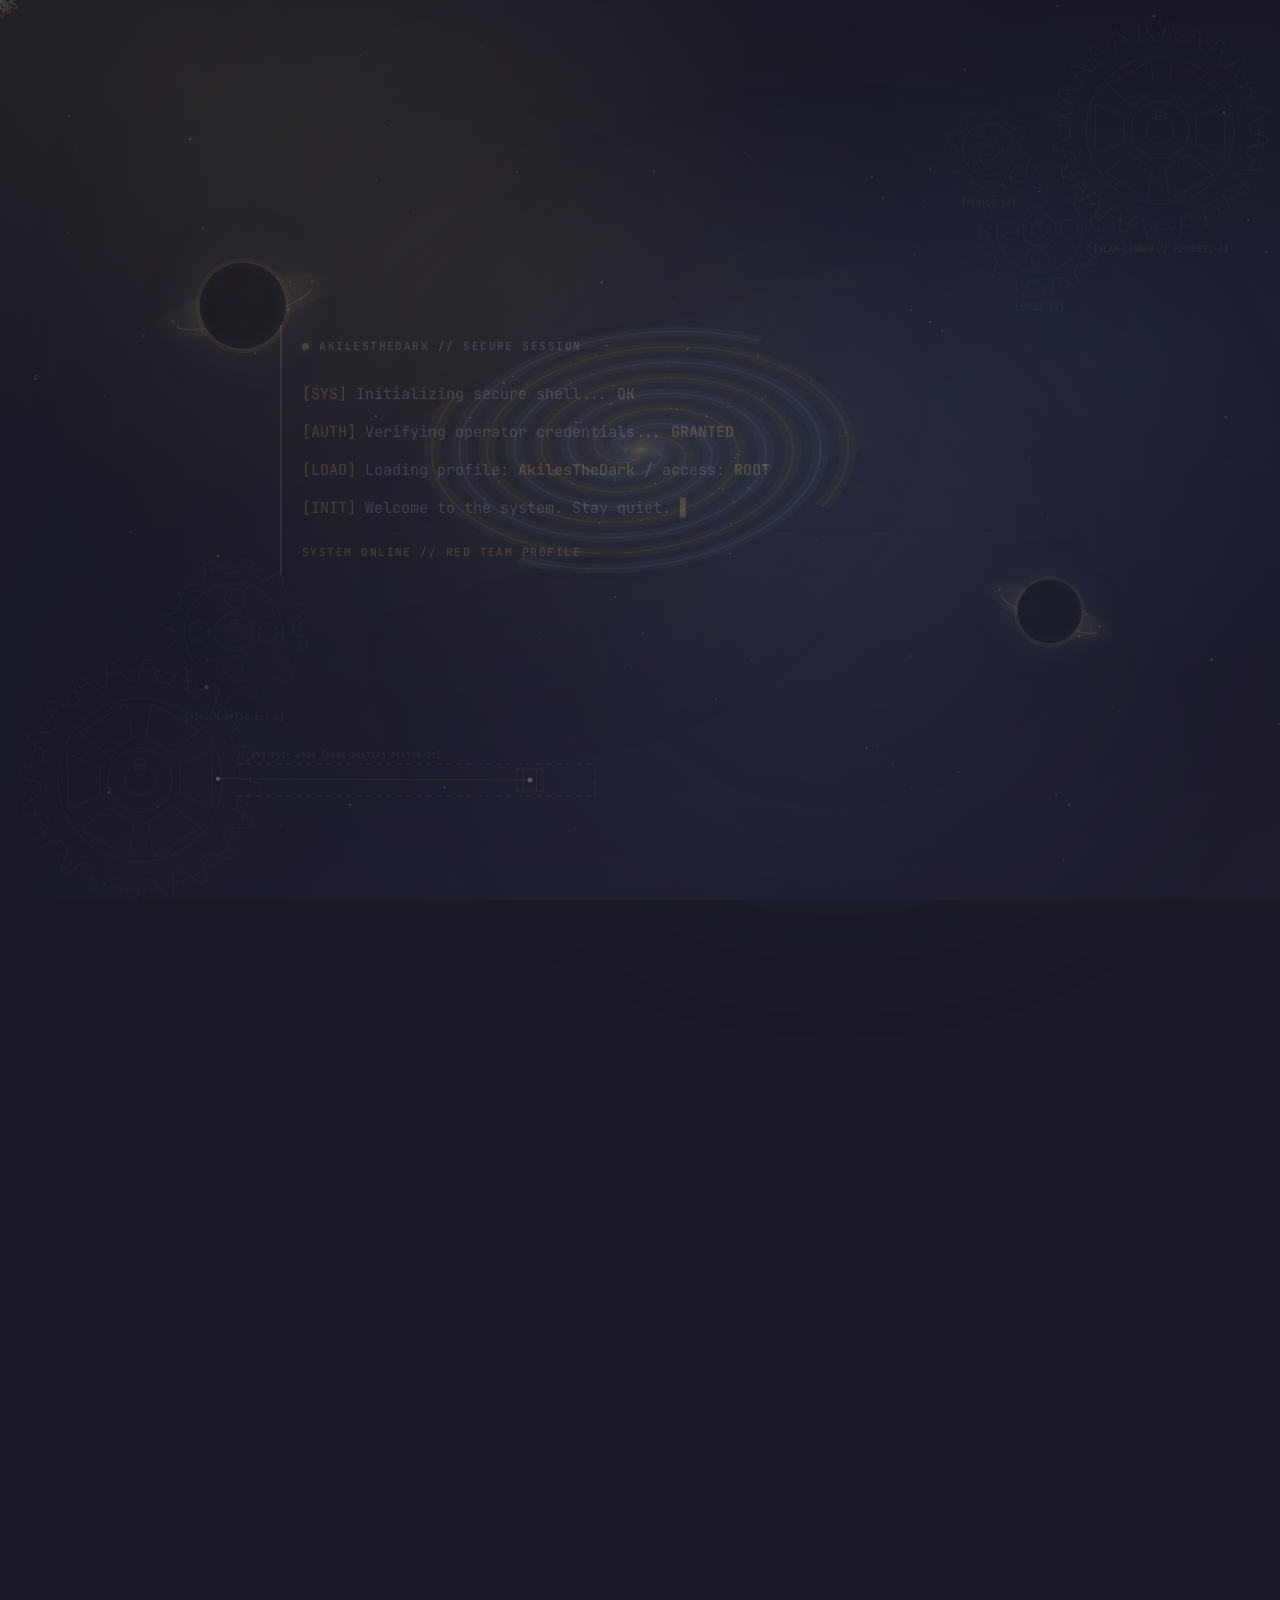
==== commit c8f990a1: "update documentation for new API endpoints" ====
--- a/index.html
+++ b/index.html
@@ -5,20 +5,20 @@
   <meta name="viewport" content="width=device-width, initial-scale=1.0">
   <title>AkilesTheDark // Latest Activity</title>
   <meta name="description" content="AkilesTheDark (wajdi-cpu) - Offensive Security Practitioner & Cybersecurity Student">
-  
+
   <!-- Favicon -->
   <link rel="icon" type="image/jpeg" href="./assets/favicon.jpg">
-  
-  <!-- Fonts: Inter & JetBrains Mono -->
+
+  <!-- Fonts: Oxanium display, IBM Plex Sans body, JetBrains Mono terminal -->
   <link rel="preconnect" href="https://fonts.googleapis.com">
   <link rel="preconnect" href="https://fonts.gstatic.com" crossorigin>
-  <link href="https://fonts.googleapis.com/css2?family=Inter:wght@400;500;600;700;800&family=JetBrains+Mono:wght@400;500;600&display=swap" rel="stylesheet">
-  
+  <link href="https://fonts.googleapis.com/css2?family=IBM+Plex+Sans:wght@400;500;600;700&family=JetBrains+Mono:wght@400;500;600&family=Oxanium:wght@400;500;600;700;800&display=swap" rel="stylesheet">
+
   <link rel="stylesheet" href="./css/style.css">
 </head>
-<body>
-
-  <!-- Brief system boot intro shown on the home page -->
+<body class="is-booting">
+
+  <!-- Full-screen first stage; the page rises into view when initialization completes. -->
   <section id="boot-screen" class="boot-screen" role="status" aria-live="polite" aria-label="Starting AkilesTheDark profile">
     <div class="boot-console">
       <div class="boot-console-title"><span class="boot-led"></span> AKILESTHEDARK // SECURE SESSION</div>
@@ -87,22 +87,22 @@
     <div class="terminal-window">
       <div class="terminal-header">
         <div class="terminal-controls">
-          <span id="terminal-close-btn" class="control-dot dot-red" title="Close"></span>
+          <button id="terminal-close-btn" type="button" class="control-dot dot-red" title="Close terminal" aria-label="Close terminal"></button>
           <span class="control-dot dot-yellow"></span>
           <span class="control-dot dot-green"></span>
         </div>
         <span class="terminal-title">AkilesTheDark@nanite-os: ~ (bash)</span>
-        <div style="font-family:var(--font-mono); font-size:0.7rem; color:var(--accent-red);">STATUS: ONLINE</div>
+        <div style="font-family:var(--font-mono); font-size:0.7rem; color:var(--accent-gold);">STATUS: ONLINE</div>
       </div>
 
       <div class="terminal-body">
         <div id="terminal-output" class="terminal-output">
-          <div class="terminal-line"><span style="color:#ff5964;">Providence Shell 3.2 // session opened for AkilesTheDark</span></div>
-          <div class="terminal-line"><span style="color:#8c777d;">Virtual Linux environment ready. Type <span style="color:#f6c453;">help</span> to see commands, pipes, redirects, and shortcuts.</span></div>
-        </div>
-        <div class="terminal-prompt-row">
-          <span id="terminal-prompt-label" class="terminal-prompt-user">AkilesTheDark@nanite-os:~$</span>
-          <input type="text" id="terminal-input" class="terminal-input" autocomplete="off" spellcheck="false" aria-label="Terminal command" placeholder="try help, ls -lah, or cat README.md | grep security">
+          <div class="terminal-line"><span style="color:#e6bd68;">Providence Shell 3.2 // session opened for AkilesTheDark</span></div>
+          <div class="terminal-line"><span style="color:#9293b2;">Virtual Linux environment ready. Type <span style="color:#91b6ee;">help</span> to see commands, pipes, redirects, and shortcuts.</span></div>
+        </div>
+        <div class="terminal-prompt-stack">
+          <div id="terminal-prompt-context" class="terminal-prompt-context">┌──(AkilesTheDark㉿nanite-os)-[~]</div>
+          <div class="terminal-prompt-row"><span id="terminal-prompt-label" class="terminal-prompt-user">└─$</span> <input type="text" id="terminal-input" class="terminal-input" autocomplete="off" spellcheck="false" aria-label="Terminal command" placeholder="try help, ls -lah, or cat README.md | grep security"></div>
         </div>
       </div>
     </div>
@@ -114,9 +114,9 @@
     <header class="hero-section">
       <div class="hero-avatar-col">
         <div class="avatar-portrait-wrapper">
-          <img class="avatar-image-inner" 
-               src="./assets/avatar.png" 
-               alt="AkilesTheDark" 
+          <img class="avatar-image-inner"
+               src="./assets/avatar.png"
+               alt="AkilesTheDark"
                onerror="window.handleImageError(this)">
         </div>
       </div>
@@ -178,9 +178,9 @@
                         fill="none" stroke="url(#sideGearGrad)" stroke-width="2"/>
                   <defs>
                     <linearGradient id="sideGearGrad" x1="0%" y1="0%" x2="100%" y2="100%">
-                      <stop offset="0%" stop-color="#f6c453"/>
-                      <stop offset="50%" stop-color="#ff5964"/>
-                      <stop offset="100%" stop-color="#d94b59"/>
+                      <stop offset="0%" stop-color="#91b6ee"/>
+                      <stop offset="50%" stop-color="#e6bd68"/>
+                      <stop offset="100%" stop-color="#aa8234"/>
                     </linearGradient>
                   </defs>
                 </svg>
--- a/css/style.css
+++ b/css/style.css
@@ -1,43 +1,43 @@
 /* ==========================================================================
-   GENERATOR REX RED & GOLD DESIGN SYSTEM
-   Cybernetic Nanites, Mechanical Blueprints & Red-Gold Palette
+   GENERATOR REX NAVY & GOLD DESIGN SYSTEM
+   Cybernetic Nanites, Mechanical Blueprints & Navy-Gold Palette
    ========================================================================== */
 
 :root {
-  /* Deep charcoal and warm neutral base */
-  --bg-main: #191619;
-  --bg-panel: #171417;
-  --bg-card: #241d22;
-  --bg-card-hover: #382830;
-  --bg-dock: rgba(23, 20, 23, 0.85);
-
-  --text-main: #e7dfd3;
-  --text-muted: #8c777d;
-  --text-bright: #f6c453;
+  /* Deep navy base with a quiet blue-gray surface hierarchy */
+  --bg-main: #191925;
+  --bg-panel: #171722;
+  --bg-card: #242435;
+  --bg-card-hover: #39394e;
+  --bg-dock: rgba(23, 23, 34, 0.85);
+
+  --text-main: #c6c8df;
+  --text-muted: #a8aac4;
+  --text-bright: #91b6ee;
   --text-white: #ffffff;
 
-  --border-color: #382830;
-  --border-accent: rgba(255, 89, 100, 0.25);
-  --border-rex-gold: rgba(246, 196, 83, 0.35);
-
-  /* Generator Rex Red and Gold Accents */
-  --accent-red: #ff5964;
-  --accent-red-bright: #ff4356;
-  --accent-red-deep: #d94b59;
-  --accent-gold: #f6c453;
-  --accent-green: #f6c453;     /* Nanite Stable Gold */
-  --accent-alert: #ff4356;
+  --border-color: #39394e;
+  --border-accent: rgba(230, 189, 104, 0.25);
+  --border-rex-gold: rgba(145, 182, 238, 0.35);
+
+  /* Warm gold leads; blue supports informational details */
+  --accent-gold: #e6bd68;
+  --accent-gold-bright: #f2d58c;
+  --accent-gold-deep: #aa8234;
+  --accent-blue: #91b6ee;
+  --accent-alert: #df727b;
+  --accent-metallic-gold: #e6bd68;
+  --accent-metallic-gold-soft: rgba(230, 189, 104, 0.22);
 
   /* Nanite Gradients */
-  --grad-nanite-primary: linear-gradient(135deg, #ff5964 0%, #ff4356 50%, #f6c453 100%);
-  --grad-overdrive: linear-gradient(135deg, #f6c453 0%, #ff5964 100%);
-  --grad-circuit: linear-gradient(90deg, #f6c453, #ff5964);
+  --grad-nanite-primary: linear-gradient(135deg, #e6bd68 0%, #f2d58c 50%, #91b6ee 100%);
+  --grad-overdrive: linear-gradient(135deg, #91b6ee 0%, #e6bd68 100%);
+  --grad-circuit: linear-gradient(90deg, #91b6ee, #e6bd68);
 
   /* Shadows & Nanite Glows */
-  --shadow-dock: 0 20px 50px rgba(0, 0, 0, 0.6), 0 0 20px rgba(255, 67, 86, 0.15);
+  --shadow-dock: 0 20px 50px rgba(0, 0, 0, 0.6), 0 0 20px rgba(242, 213, 140, 0.15);
   --shadow-card: 0 10px 30px -10px rgba(0, 0, 0, 0.6);
-  --glow-red: 0 0 20px rgba(255, 89, 100, 0.35);
-  --glow-gold: 0 0 20px rgba(246, 196, 83, 0.4);
+  --glow-gold: 0 0 20px rgba(230, 189, 104, 0.35);
 
   /* Radii & Mechanical Chamfers */
   --radius-sm: 6px;
@@ -46,7 +46,8 @@
   --radius-full: 9999px;
 
   /* Typography */
-  --font-sans: 'Inter', -apple-system, BlinkMacSystemFont, 'Segoe UI', Roboto, sans-serif;
+  --font-sans: 'IBM Plex Sans', -apple-system, BlinkMacSystemFont, 'Segoe UI', Roboto, sans-serif;
+  --font-display: 'Oxanium', 'IBM Plex Sans', sans-serif;
   --font-mono: 'JetBrains Mono', 'Fira Code', monospace;
   --transition: all 0.25s cubic-bezier(0.16, 1, 0.3, 1);
 }
@@ -65,13 +66,13 @@
 
 body {
   background-color: var(--bg-main);
-  /* Mechanical Blueprint Circuit Grid Background */
-  background-image: 
-    linear-gradient(to right, rgba(255, 67, 86, 0.04) 1px, transparent 1px),
-    linear-gradient(to bottom, rgba(255, 67, 86, 0.04) 1px, transparent 1px),
-    radial-gradient(circle at 10% 15%, rgba(255, 89, 100, 0.06) 0%, transparent 45%),
-    radial-gradient(circle at 90% 85%, rgba(246, 196, 83, 0.05) 0%, transparent 45%);
-  background-size: 32px 32px, 32px 32px, 100% 100%, 100% 100%;
+  /* Soft ambient lighting replaces the hard square grid. */
+  background-image:
+    radial-gradient(ellipse at 14% 8%, rgba(230, 189, 104, 0.09), transparent 36rem),
+    radial-gradient(ellipse at 88% 38%, rgba(104, 137, 196, 0.10), transparent 42rem),
+    radial-gradient(ellipse at 48% 100%, rgba(81, 78, 122, 0.13), transparent 48rem),
+    linear-gradient(155deg, #191925 0%, #171824 48%, #1c1c2b 100%);
+  background-attachment: fixed;
   color: var(--text-main);
   font-family: var(--font-sans);
   line-height: 1.6;
@@ -81,36 +82,40 @@
   -webkit-font-smoothing: antialiased;
 }
 
-/* Short terminal-style startup before the home profile appears. */
+h1, h2, h3, h4 {
+  font-family: var(--font-display);
+  letter-spacing: 0.015em;
+  text-wrap: balance;
+}
+
+/* Full-screen terminal intro followed by an elevator-like page reveal. */
 .boot-screen {
   position: fixed;
   inset: 0;
   z-index: 10000;
   display: grid;
   place-items: center;
-  padding: 1.25rem;
+  padding: clamp(1.5rem, 6vw, 4rem);
   background:
-    radial-gradient(ellipse at 50% 44%, rgba(255, 89, 100, 0.08), transparent 55%),
-    rgba(25, 22, 25, 0.98);
+    radial-gradient(ellipse at 50% 45%, rgba(230, 189, 104, 0.075), transparent 42rem),
+    linear-gradient(155deg, #191925 0%, #171824 55%, #1c1c2b 100%);
   opacity: 1;
   visibility: visible;
-  transition: opacity 0.45s ease, visibility 0.45s ease;
+  transform: translateY(0);
+  transition: transform 0.85s cubic-bezier(0.76, 0, 0.24, 1), opacity 0.55s ease, visibility 0.85s ease;
 }
 
 .boot-screen.is-finished {
   opacity: 0;
   visibility: hidden;
   pointer-events: none;
+  transform: translateY(-100%);
 }
 
 .boot-console {
-  width: min(100%, 700px);
-  padding: clamp(1.25rem, 4vw, 2.25rem);
-  border: 1px solid rgba(255, 89, 100, 0.3);
-  border-left: 3px solid var(--accent-red);
-  border-radius: var(--radius-md);
-  background: rgba(23, 20, 23, 0.94);
-  box-shadow: 0 18px 55px rgba(0, 0, 0, 0.45), 0 0 28px rgba(255, 89, 100, 0.08);
+  width: min(100%, 720px);
+  padding: 0.8rem 0 0.8rem 1.25rem;
+  border-left: 2px solid rgba(230, 189, 104, 0.55);
   font-family: var(--font-mono);
 }
 
@@ -135,7 +140,7 @@
   height: 7px;
   border-radius: 50%;
   background: var(--accent-gold);
-  box-shadow: 0 0 10px rgba(246, 196, 83, 0.65);
+  box-shadow: 0 0 10px rgba(145, 182, 238, 0.65);
 }
 
 .boot-line {
@@ -152,13 +157,13 @@
 .boot-line:nth-of-type(3) { animation-delay: 1.38s; }
 .boot-line:nth-of-type(4) { animation-delay: 1.98s; }
 
-.boot-tag { color: var(--accent-red); }
+.boot-tag { color: var(--accent-gold); }
 .boot-line strong { color: var(--accent-gold); font-weight: 700; }
 
 .boot-console-footer {
-  margin-top: 1.5rem;
-  padding-top: 0.85rem;
-  border-top: 1px solid rgba(255, 89, 100, 0.18);
+  margin-top: 0.8rem;
+  padding-top: 0.65rem;
+  border-top: 1px solid rgba(230, 189, 104, 0.12);
   color: var(--accent-gold);
   opacity: 0;
   animation: bootLineReveal 0.38s ease 2.55s forwards;
@@ -182,7 +187,7 @@
   height: 100%;
   pointer-events: none;
   z-index: 0;
-  opacity: 0.18;
+  opacity: 0.3;
 }
 
 /* Ambient Mechanical Power Conduits */
@@ -199,14 +204,14 @@
   left: 20%;
   width: 450px;
   height: 450px;
-  background: radial-gradient(circle, #ff5964, transparent);
+  background: radial-gradient(circle, #e6bd68, transparent);
 }
 .orb-2 {
   bottom: 10%;
   right: 15%;
   width: 500px;
   height: 500px;
-  background: radial-gradient(circle, #f6c453, transparent);
+  background: radial-gradient(circle, #91b6ee, transparent);
 }
 
 /* Floating Glass Dock (Mechanical Chamfer & Red-Gold Glass Blur) */
@@ -220,7 +225,7 @@
   backdrop-filter: blur(20px);
   -webkit-backdrop-filter: blur(20px);
   border: 1px solid var(--border-color);
-  border-left: 2px solid var(--accent-red);
+  border-left: 2px solid var(--accent-gold);
   border-radius: 20px;
   padding: 0.7rem 0.5rem;
   box-shadow: var(--shadow-dock);
@@ -255,16 +260,16 @@
 
 .dock-item:hover {
   color: var(--text-white);
-  background: rgba(255, 67, 86, 0.12);
+  background: rgba(242, 213, 140, 0.12);
   border-color: var(--border-accent);
   transform: scale(1.08);
 }
 
 .dock-item.active {
-  background: linear-gradient(135deg, rgba(255, 89, 100, 0.2), rgba(246, 196, 83, 0.2));
-  color: var(--accent-red);
-  border-color: var(--accent-red);
-  box-shadow: var(--glow-red);
+  background: linear-gradient(135deg, rgba(230, 189, 104, 0.2), rgba(145, 182, 238, 0.2));
+  color: var(--accent-gold);
+  border-color: var(--accent-gold);
+  box-shadow: var(--glow-gold);
   transform: scale(1.08);
 }
 
@@ -336,12 +341,12 @@
 
 .action-fab:hover {
   transform: scale(1.1) rotate(5deg);
-  border-color: var(--accent-red);
-  box-shadow: var(--glow-red);
+  border-color: var(--accent-gold);
+  box-shadow: var(--glow-gold);
 }
 
 .action-fab.terminal-fab {
-  background: rgba(246, 196, 83, 0.12);
+  background: rgba(145, 182, 238, 0.12);
   border-color: var(--border-rex-gold);
   color: var(--accent-gold);
 }
@@ -411,6 +416,26 @@
   min-height: 100vh;
   display: flex;
   flex-direction: column;
+  transition: transform 0.9s cubic-bezier(0.76, 0, 0.24, 1), opacity 0.45s ease;
+}
+
+body.is-booting {
+  overflow: hidden;
+  overflow-anchor: none;
+}
+
+body.is-booting .page-container {
+  opacity: 0;
+  transform: translateY(100vh);
+  pointer-events: none;
+  overflow-anchor: none;
+}
+
+body.is-booting .mobile-top-bar,
+body.is-booting .glass-dock,
+body.is-booting .floating-actions {
+  opacity: 0;
+  pointer-events: none;
 }
 
 /* Hero Section (Generator Rex Nanite Core Focus) */
@@ -442,7 +467,7 @@
   display: inline-flex;
   align-items: center;
   gap: 0.65rem;
-  background: rgba(246, 196, 83, 0.08);
+  background: rgba(145, 182, 238, 0.08);
   border: 1px solid var(--border-rex-gold);
   color: var(--accent-gold);
   font-family: var(--font-mono);
@@ -458,9 +483,9 @@
 }
 
 .hero-status-pill:hover {
-  background: rgba(246, 196, 83, 0.18);
+  background: rgba(145, 182, 238, 0.18);
   border-color: var(--accent-gold);
-  box-shadow: 0 0 15px rgba(246, 196, 83, 0.45);
+  box-shadow: 0 0 15px rgba(145, 182, 238, 0.45);
   transform: translateY(-1px);
 }
 
@@ -474,9 +499,9 @@
 }
 
 @keyframes nanitePulse {
-  0% { transform: scale(0.95); box-shadow: 0 0 0 0 rgba(246, 196, 83, 0.8); }
-  70% { transform: scale(1); box-shadow: 0 0 0 9px rgba(246, 196, 83, 0); }
-  100% { transform: scale(0.95); box-shadow: 0 0 0 0 rgba(246, 196, 83, 0); }
+  0% { transform: scale(0.95); box-shadow: 0 0 0 0 rgba(145, 182, 238, 0.8); }
+  70% { transform: scale(1); box-shadow: 0 0 0 9px rgba(145, 182, 238, 0); }
+  100% { transform: scale(0.95); box-shadow: 0 0 0 0 rgba(145, 182, 238, 0); }
 }
 
 .hero-name {
@@ -484,7 +509,7 @@
   font-weight: 800;
   line-height: 1.1;
   margin-bottom: 1rem;
-  letter-spacing: -0.03em;
+  letter-spacing: 0.015em;
 }
 
 .hero-gradient-text {
@@ -498,7 +523,7 @@
   margin-bottom: 1.5rem;
   font-size: 1.3rem;
   font-family: var(--font-mono);
-  color: var(--accent-red);
+  color: var(--accent-gold);
 }
 
 .typewriter-cursor {
@@ -547,15 +572,15 @@
 }
 
 .btn-cyber.primary {
-  background: linear-gradient(135deg, #f6c453, #ff5964);
-  color: #191619;
+  background: linear-gradient(135deg, #91b6ee, #e6bd68);
+  color: #191925;
   border: 1px solid rgba(255, 255, 255, 0.3);
   box-shadow: var(--glow-gold);
 }
 
 .btn-cyber.primary:hover {
   transform: translateY(-2px);
-  box-shadow: 0 6px 25px rgba(246, 196, 83, 0.6);
+  box-shadow: 0 6px 25px rgba(145, 182, 238, 0.6);
 }
 
 .btn-cyber.secondary {
@@ -566,10 +591,10 @@
 
 .btn-cyber.secondary:hover {
   background: var(--bg-card-hover);
-  border-color: var(--accent-red);
+  border-color: var(--accent-gold);
   color: #fff;
   transform: translateY(-2px);
-  box-shadow: var(--glow-red);
+  box-shadow: var(--glow-gold);
 }
 
 /* Avatar Mechanical Gear & Nanite Core Ring (Generator Rex Multi-Stage Assembly) */
@@ -594,7 +619,7 @@
   height: 100%;
   animation: rotateMechanicalGear 120s linear infinite;
   pointer-events: none;
-  filter: drop-shadow(0 0 8px rgba(246, 196, 83, 0.3));
+  filter: drop-shadow(0 0 8px rgba(145, 182, 238, 0.3));
   transition: filter 0.3s ease;
 }
 
@@ -606,7 +631,7 @@
   height: calc(100% - 40px);
   animation: rotateMechanicalGearRev 100s linear infinite;
   pointer-events: none;
-  filter: drop-shadow(0 0 6px rgba(255, 89, 100, 0.25));
+  filter: drop-shadow(0 0 6px rgba(230, 189, 104, 0.25));
   transition: filter 0.3s ease;
 }
 
@@ -622,12 +647,12 @@
 
 .avatar-gear-wrapper:hover .avatar-gear-svg,
 body.nanite-overdrive .avatar-gear-svg {
-  filter: drop-shadow(0 0 14px rgba(246, 196, 83, 0.55));
+  filter: drop-shadow(0 0 14px rgba(145, 182, 238, 0.55));
 }
 
 .avatar-gear-wrapper:hover .avatar-gear-inner-svg,
 body.nanite-overdrive .avatar-gear-inner-svg {
-  filter: drop-shadow(0 0 12px rgba(255, 89, 100, 0.5));
+  filter: drop-shadow(0 0 12px rgba(230, 189, 104, 0.5));
 }
 
 .avatar-image-inner {
@@ -645,7 +670,7 @@
 body.nanite-overdrive .avatar-portrait-wrapper .avatar-image-inner {
   border-color: var(--accent-gold);
   transform: scale(1.03);
-  box-shadow: 0 0 25px rgba(246, 196, 83, 0.5);
+  box-shadow: 0 0 25px rgba(145, 182, 238, 0.5);
 }
 
 /* Corner Nanite Mounting Clamps */
@@ -660,7 +685,7 @@
   display: flex;
   align-items: center;
   justify-content: center;
-  box-shadow: 0 0 8px rgba(246, 196, 83, 0.6);
+  box-shadow: 0 0 8px rgba(145, 182, 238, 0.6);
 }
 .avatar-clamp::after {
   content: '';
@@ -670,8 +695,8 @@
   border-radius: 50%;
 }
 .avatar-clamp.top-left { top: 22px; left: 22px; }
-.avatar-clamp.top-right { top: 22px; right: 22px; border-color: var(--accent-red); box-shadow: 0 0 8px rgba(255, 89, 100, 0.6); }
-.avatar-clamp.bottom-left { bottom: 22px; left: 22px; border-color: var(--accent-red); box-shadow: 0 0 8px rgba(255, 89, 100, 0.6); }
+.avatar-clamp.top-right { top: 22px; right: 22px; border-color: var(--accent-gold); box-shadow: 0 0 8px rgba(230, 189, 104, 0.6); }
+.avatar-clamp.bottom-left { bottom: 22px; left: 22px; border-color: var(--accent-gold); box-shadow: 0 0 8px rgba(230, 189, 104, 0.6); }
 .avatar-clamp.bottom-right { bottom: 22px; right: 22px; }
 
 /* Mechanical Tech Marquee */
@@ -683,7 +708,7 @@
   padding: 1rem 0;
   border-top: 1px solid var(--border-color);
   border-bottom: 1px solid var(--border-color);
-  background: rgba(23, 20, 23, 0.6);
+  background: rgba(23, 23, 34, 0.6);
   backdrop-filter: blur(12px);
   border-radius: var(--radius-md);
 }
@@ -734,7 +759,7 @@
 
 .tech-tag-item:hover {
   border-color: var(--accent-gold);
-  background: rgba(246, 196, 83, 0.1);
+  background: rgba(145, 182, 238, 0.1);
   color: #fff;
 }
 
@@ -758,7 +783,7 @@
   font-size: 2.2rem;
   font-weight: 700;
   color: #fff;
-  letter-spacing: -0.02em;
+  letter-spacing: 0.025em;
 }
 
 .section-desc {
@@ -799,11 +824,11 @@
 }
 
 .filter-btn.active {
-  background: rgba(246, 196, 83, 0.15);
+  background: rgba(145, 182, 238, 0.15);
   border-color: var(--accent-gold);
   color: var(--accent-gold);
   font-weight: 600;
-  box-shadow: 0 0 15px rgba(246, 196, 83, 0.2);
+  box-shadow: 0 0 15px rgba(145, 182, 238, 0.2);
 }
 
 /* Mechanical Empty State */
@@ -825,7 +850,7 @@
   width: 58px;
   height: 58px;
   border-radius: var(--radius-md);
-  background: rgba(246, 196, 83, 0.1);
+  background: rgba(145, 182, 238, 0.1);
   color: var(--accent-gold);
   display: flex;
   align-items: center;
@@ -863,7 +888,7 @@
   bottom: 10px;
   left: 7px;
   width: 2px;
-  background: linear-gradient(to bottom, var(--accent-gold), var(--accent-red), var(--border-color));
+  background: linear-gradient(to bottom, var(--accent-gold), var(--accent-gold), var(--border-color));
   border-radius: 2px;
 }
 
@@ -887,14 +912,14 @@
 }
 
 .timeline-item:hover .timeline-dot {
-  border-color: var(--accent-red);
-  box-shadow: var(--glow-red);
+  border-color: var(--accent-gold);
+  box-shadow: var(--glow-gold);
 }
 
 .timeline-card {
   background: var(--bg-card);
   border: 1px solid var(--border-color);
-  border-left: 3px solid var(--accent-red);
+  border-left: 3px solid var(--accent-gold);
   border-radius: var(--radius-md);
   padding: 1.35rem 1.5rem;
   display: flex;
@@ -905,7 +930,7 @@
 
 .timeline-card:hover {
   transform: translateY(-3px);
-  border-color: var(--accent-red);
+  border-color: var(--accent-gold);
   border-left-color: var(--accent-gold);
   background: var(--bg-card-hover);
 }
@@ -943,19 +968,19 @@
 }
 
 .badge-blog {
-  background: rgba(217, 75, 89, 0.15);
-  color: var(--accent-red-deep);
-  border: 1px solid rgba(217, 75, 89, 0.35);
+  background: rgba(170, 130, 52, 0.15);
+  color: var(--accent-gold-deep);
+  border: 1px solid rgba(170, 130, 52, 0.35);
 }
 
 .badge-cert {
-  background: rgba(246, 196, 83, 0.15);
-  color: var(--accent-green);
-  border: 1px solid rgba(246, 196, 83, 0.35);
+  background: rgba(145, 182, 238, 0.15);
+  color: var(--accent-blue);
+  border: 1px solid rgba(145, 182, 238, 0.35);
 }
 
 .badge-project {
-  background: rgba(246, 196, 83, 0.15);
+  background: rgba(145, 182, 238, 0.15);
   color: var(--accent-gold);
   border: 1px solid var(--border-rex-gold);
 }
@@ -998,8 +1023,8 @@
 
 .project-card:hover {
   transform: translateY(-4px);
-  border-color: var(--accent-red);
-  box-shadow: var(--glow-red);
+  border-color: var(--accent-gold);
+  box-shadow: var(--glow-gold);
 }
 
 .project-cover {
@@ -1043,10 +1068,10 @@
   font-family: var(--font-mono);
   font-size: 0.72rem;
   background: rgba(255, 255, 255, 0.04);
-  color: var(--accent-red);
+  color: var(--accent-gold);
   padding: 0.2rem 0.6rem;
   border-radius: var(--radius-sm);
-  border: 1px solid rgba(255, 89, 100, 0.25);
+  border: 1px solid rgba(230, 189, 104, 0.25);
 }
 
 .project-footer {
@@ -1087,13 +1112,13 @@
 }
 
 .pill-earned {
-  background: rgba(246, 196, 83, 0.15);
-  color: var(--accent-green);
-  border: 1px solid rgba(246, 196, 83, 0.35);
+  background: rgba(145, 182, 238, 0.15);
+  color: var(--accent-blue);
+  border: 1px solid rgba(145, 182, 238, 0.35);
 }
 
 .pill-progress {
-  background: rgba(246, 196, 83, 0.15);
+  background: rgba(145, 182, 238, 0.15);
   color: var(--accent-gold);
   border: 1px solid var(--border-rex-gold);
 }
@@ -1118,8 +1143,8 @@
 
 .cert-card:hover {
   transform: translateY(-3px);
-  border-color: var(--accent-red);
-  box-shadow: var(--glow-red);
+  border-color: var(--accent-gold);
+  box-shadow: var(--glow-gold);
 }
 
 .cert-card-top {
@@ -1158,7 +1183,7 @@
 .cert-date {
   font-family: var(--font-mono);
   font-size: 0.8rem;
-  color: var(--accent-green);
+  color: var(--accent-blue);
   margin-top: 0.35rem;
 }
 
@@ -1197,13 +1222,13 @@
   height: 100%;
   border-radius: var(--radius-full);
   background: var(--grad-circuit);
-  box-shadow: 0 0 10px rgba(246, 196, 83, 0.5);
+  box-shadow: 0 0 10px rgba(145, 182, 238, 0.5);
   transition: width 0.8s cubic-bezier(0.16, 1, 0.3, 1);
 }
 
 /* Blogs Page (blogs.html) */
 .medium-banner {
-  background: linear-gradient(135deg, rgba(246, 196, 83, 0.1), rgba(23, 20, 23, 0.95));
+  background: linear-gradient(135deg, rgba(145, 182, 238, 0.1), rgba(23, 23, 34, 0.95));
   border: 1px solid var(--border-rex-gold);
   border-left: 4px solid var(--accent-gold);
   border-radius: var(--radius-md);
@@ -1227,8 +1252,8 @@
   width: 52px;
   height: 52px;
   border-radius: var(--radius-sm);
-  background: linear-gradient(135deg, #f6c453, #ff5964);
-  color: #191619;
+  background: linear-gradient(135deg, #91b6ee, #e6bd68);
+  color: #191925;
   display: flex;
   align-items: center;
   justify-content: center;
@@ -1317,7 +1342,7 @@
   display: inline-flex;
   align-items: center;
   gap: 0.4rem;
-  color: var(--accent-red);
+  color: var(--accent-gold);
 }
 
 /* Bio Page (whoami.html) */
@@ -1379,7 +1404,7 @@
 .whoami-handle {
   font-family: var(--font-mono);
   font-size: 0.9rem;
-  color: var(--accent-red);
+  color: var(--accent-gold);
   margin-bottom: 1rem;
 }
 
@@ -1416,7 +1441,7 @@
 
 .social-btn:hover {
   border-color: var(--accent-gold);
-  background: rgba(246, 196, 83, 0.1);
+  background: rgba(145, 182, 238, 0.1);
   color: #fff;
 }
 
@@ -1511,7 +1536,7 @@
 .skill-pill:hover {
   border-color: var(--accent-gold);
   color: #fff;
-  background: rgba(246, 196, 83, 0.1);
+  background: rgba(145, 182, 238, 0.1);
 }
 
 /* Mechanical Cyber Terminal Modal */
@@ -1535,14 +1560,16 @@
   visibility: visible;
 }
 
+body.terminal-open { overflow: hidden; }
+
 .terminal-window {
   width: 100%;
   max-width: 920px;
-  background: var(--bg-panel);
-  border: 1px solid var(--border-color);
+  background: #101116;
+  border: 1px solid rgba(145, 182, 238, 0.24);
   border-top: 3px solid var(--accent-gold);
   border-radius: var(--radius-md);
-  box-shadow: 0 25px 60px rgba(0, 0, 0, 0.8), 0 0 35px rgba(246, 196, 83, 0.2);
+  box-shadow: 0 25px 60px rgba(0, 0, 0, 0.8), 0 0 35px rgba(242, 213, 140, 0.12);
   overflow: hidden;
   font-family: var(--font-mono);
   display: flex;
@@ -1556,7 +1583,8 @@
 }
 
 .terminal-header {
-  background: rgba(25, 18, 21, 0.95);
+  min-height: 48px;
+  background: #191a20;
   padding: 0.75rem 1.25rem;
   display: flex;
   align-items: center;
@@ -1567,6 +1595,7 @@
 .terminal-controls {
   display: flex;
   gap: 0.5rem;
+  align-items: center;
 }
 
 .control-dot {
@@ -1574,13 +1603,37 @@
   height: 12px;
   border-radius: 50%;
   cursor: pointer;
-}
-.dot-red { background: #ff4356; }
-.dot-yellow { background: #f6c453; }
-.dot-green { background: #f6c453; }
+  flex: 0 0 auto;
+  padding: 0;
+  border: 0;
+}
+
+#terminal-close-btn {
+  position: relative;
+  width: 44px;
+  height: 44px;
+  flex: 0 0 44px;
+  border-radius: 50%;
+  appearance: none;
+  background: transparent;
+}
+
+#terminal-close-btn::before {
+  content: '';
+  position: absolute;
+  width: 12px;
+  height: 12px;
+  inset: 0;
+  margin: auto;
+  border-radius: 50%;
+  background: #f2d58c;
+}
+.dot-red { background: #f2d58c; }
+.dot-yellow { background: #91b6ee; }
+.dot-green { background: #91b6ee; }
 
 .terminal-title {
-  color: var(--text-muted);
+  color: #d5d7df;
   font-size: 0.82rem;
   min-width: 0;
   overflow: hidden;
@@ -1595,7 +1648,9 @@
   overflow-y: auto;
   font-size: 0.88rem;
   line-height: 1.5;
-  color: #ff5964;
+  color: #e2e4eb;
+  background: #101116;
+  overscroll-behavior: contain;
 }
 
 .terminal-output {
@@ -1614,26 +1669,52 @@
   margin-bottom: 0.35rem;
 }
 
+.terminal-prompt-stack {
+  font-size: 0.86rem;
+}
+
+.terminal-prompt-context {
+  font-weight: 600;
+  overflow-wrap: anywhere;
+}
+
+.terminal-prompt-edge { color: #d5d7df; }
+.terminal-user-name { color: #e6bd68; }
+.terminal-host-name { color: #91b6ee; }
+.terminal-prompt-path { color: #91b6ee; }
+
 .terminal-prompt-row {
   display: flex;
-  align-items: center;
+  align-items: baseline;
   gap: 0.5rem;
+  min-width: 0;
 }
 
 .terminal-prompt-user {
-  color: var(--accent-gold);
+  color: #e6bd68;
   font-weight: 600;
+  flex: 0 0 auto;
+}
+
+.terminal-command-text {
+  color: #f0f1f4;
+  overflow-wrap: anywhere;
 }
 
 .terminal-input {
+  min-width: 0;
   background: transparent;
   border: none;
-  color: #fff;
+  color: #f0f1f4;
   font-family: var(--font-mono);
   font-size: 0.88rem;
   outline: none;
   flex: 1;
-}
+  caret-color: var(--accent-gold);
+}
+
+.terminal-input::selection { background: rgba(145, 182, 238, 0.28); }
+.terminal-input:focus-visible { outline: none; }
 
 /* Footer */
 .site-footer {
@@ -1736,6 +1817,10 @@
   }
 
   .boot-screen {
+    transition: none;
+  }
+
+  .page-container {
     transition: none;
   }
 }
@@ -1770,7 +1855,7 @@
   border: 0;
   border-bottom: 2px solid var(--accent-gold);
   border-radius: 0;
-  background: rgba(23, 20, 23, 0.9);
+  background: rgba(23, 23, 34, 0.9);
 }
 
 .nav-brand {
@@ -1880,8 +1965,8 @@
   padding: 1rem 1.25rem;
   color: var(--text-main);
   text-decoration: none;
-  background: var(--bg-card);
-  border: 1px solid var(--border-color);
+  background: rgba(36, 36, 53, 0.2);
+  border: 1px solid rgba(57, 57, 78, 0.45);
   border-left: 2px solid var(--accent-gold);
   border-radius: var(--radius-md);
   box-shadow: var(--shadow-card);
@@ -1890,12 +1975,12 @@
 
 .overview-stat:hover {
   border-color: var(--border-accent);
-  background: var(--bg-card-hover);
+  background: rgba(57, 57, 78, 0.35);
   transform: translateY(-2px);
 }
 
 .overview-stat-value {
-  color: var(--accent-red);
+  color: var(--accent-gold);
   font: 800 1.45rem/1 var(--font-mono);
 }
 
@@ -1927,7 +2012,7 @@
   display: flex;
   align-items: center;
   gap: 0.85rem;
-  letter-spacing: -0.02em;
+  letter-spacing: 0.025em;
 }
 
 .stream-title::after {
@@ -1969,7 +2054,7 @@
   border-color: var(--border-accent);
   background: var(--bg-card-hover);
   transform: translateY(-2px);
-  box-shadow: var(--shadow-card), var(--glow-red);
+  box-shadow: var(--shadow-card), var(--glow-gold);
 }
 
 .post-card:hover::before {
@@ -1992,9 +2077,9 @@
   letter-spacing: 0.08em;
   padding: 0.2rem 0.65rem;
   border-radius: var(--radius-full);
-  background: rgba(255, 67, 86, 0.12);
-  color: var(--accent-red-bright);
-  border: 1px solid rgba(255, 67, 86, 0.25);
+  background: rgba(242, 213, 140, 0.12);
+  color: var(--accent-gold-bright);
+  border: 1px solid rgba(242, 213, 140, 0.25);
 }
 
 .post-date {
@@ -2018,7 +2103,7 @@
 }
 
 .post-title a:hover {
-  color: var(--accent-red);
+  color: var(--accent-gold);
 }
 
 .post-excerpt {
@@ -2035,7 +2120,7 @@
   flex-wrap: wrap;
   gap: 0.85rem;
   padding-top: 0.85rem;
-  border-top: 1px solid rgba(56, 40, 48, 0.6);
+  border-top: 1px solid rgba(57, 57, 78, 0.6);
 }
 
 .post-tags {
@@ -2049,9 +2134,9 @@
   font-family: var(--font-mono);
   padding: 0.2rem 0.55rem;
   border-radius: var(--radius-sm);
-  background: rgba(217, 75, 89, 0.08);
-  color: var(--accent-red-deep);
-  border: 1px solid rgba(217, 75, 89, 0.2);
+  background: rgba(170, 130, 52, 0.08);
+  color: var(--accent-gold-deep);
+  border: 1px solid rgba(170, 130, 52, 0.2);
 }
 
 .read-more {
@@ -2067,7 +2152,7 @@
 }
 
 .read-more:hover {
-  color: var(--accent-red);
+  color: var(--accent-gold);
   transform: translateX(3px);
 }
 
@@ -2126,7 +2211,7 @@
 }
 
 .stream-empty-actions a:hover {
-  color: var(--accent-red);
+  color: var(--accent-gold);
   border-color: var(--border-accent);
 }
 
@@ -2154,7 +2239,7 @@
 }
 
 .sidebar-card:hover {
-  border-color: rgba(255, 89, 100, 0.25);
+  border-color: rgba(230, 189, 104, 0.25);
 }
 
 .sidebar-card-header {
@@ -2163,10 +2248,10 @@
   font-family: var(--font-mono);
   font-size: 0.72rem;
   font-weight: 600;
-  color: var(--accent-red);
+  color: var(--accent-gold);
   text-transform: uppercase;
   letter-spacing: 0.1em;
-  background: rgba(255, 89, 100, 0.03);
+  background: rgba(230, 189, 104, 0.03);
 }
 
 .sidebar-card-body {
@@ -2225,7 +2310,7 @@
 }
 
 .sidebar-about-link {
-  color: var(--accent-red);
+  color: var(--accent-gold);
   font: 600 0.76rem var(--font-mono);
   text-decoration: none;
 }
@@ -2258,7 +2343,7 @@
   display: block;
   font-size: 1.25rem;
   font-weight: 800;
-  color: var(--accent-red);
+  color: var(--accent-gold);
   font-family: var(--font-mono);
 }
 
@@ -2286,15 +2371,15 @@
   font-size: 0.84rem;
   font-weight: 500;
   color: var(--text-main);
-  background: rgba(255, 255, 255, 0.02);
+  background: rgba(36, 36, 53, 0.2);
   border: 1px solid transparent;
   transition: var(--transition);
 }
 
 .sidebar-social-link:hover {
-  background: rgba(255, 89, 100, 0.08);
-  border-color: var(--border-accent);
-  color: var(--accent-red);
+  background: rgba(230, 189, 104, 0.2);
+  border-color: rgba(230, 189, 104, 0.4);
+  color: var(--accent-gold);
 }
 
 .sidebar-social-link svg {
@@ -2319,7 +2404,7 @@
   justify-content: space-between;
   align-items: center;
   padding: 0.6rem 0;
-  border-bottom: 1px solid rgba(56, 40, 48, 0.6);
+  border-bottom: 1px solid rgba(57, 57, 78, 0.6);
   font-size: 0.85rem;
 }
 
@@ -2334,7 +2419,7 @@
 }
 
 .sidebar-categories a:hover {
-  color: var(--accent-red);
+  color: var(--accent-gold);
 }
 
 .cat-count {
@@ -2343,8 +2428,8 @@
   font-weight: 600;
   padding: 0.15rem 0.55rem;
   border-radius: var(--radius-full);
-  background: rgba(255, 67, 86, 0.12);
-  color: var(--accent-red-bright);
+  background: rgba(242, 213, 140, 0.12);
+  color: var(--accent-gold-bright);
 }
 
 /* Tags Cloud */
@@ -2359,9 +2444,9 @@
   font-family: var(--font-mono);
   padding: 0.3rem 0.65rem;
   border-radius: var(--radius-full);
-  border: 1px solid rgba(217, 75, 89, 0.2);
-  background: rgba(217, 75, 89, 0.06);
-  color: var(--accent-red-deep);
+  border: 1px solid rgba(170, 130, 52, 0.2);
+  background: rgba(170, 130, 52, 0.06);
+  color: var(--accent-gold-deep);
   text-decoration: none;
   transition: var(--transition);
 }
@@ -2371,14 +2456,14 @@
   font-family: var(--font-mono);
   padding: 0.3rem 0.65rem;
   border-radius: var(--radius-full);
-  border: 1px solid rgba(217, 75, 89, 0.2);
-  background: rgba(217, 75, 89, 0.06);
-  color: var(--accent-red-deep);
+  border: 1px solid rgba(170, 130, 52, 0.2);
+  background: rgba(170, 130, 52, 0.06);
+  color: var(--accent-gold-deep);
 }
 
 .tags-cloud a:hover {
-  background: rgba(217, 75, 89, 0.18);
-  border-color: var(--accent-red-deep);
+  background: rgba(170, 130, 52, 0.18);
+  border-color: var(--accent-gold-deep);
   color: #fff;
 }
 
@@ -2388,15 +2473,15 @@
   align-items: center;
   gap: 0.45rem;
   padding: 0.5rem 1.25rem;
-  background: rgba(23, 20, 23, 0.95);
+  background: rgba(23, 23, 34, 0.95);
   border-bottom: 1px solid var(--border-color);
   overflow-x: auto;
   white-space: nowrap;
 }
 
 .terminal-chip {
-  background: rgba(246, 196, 83, 0.08);
-  border: 1px solid rgba(246, 196, 83, 0.25);
+  background: rgba(145, 182, 238, 0.08);
+  border: 1px solid rgba(145, 182, 238, 0.25);
   color: var(--accent-gold);
   font-family: var(--font-mono);
   font-size: 0.72rem;
@@ -2407,20 +2492,20 @@
 }
 
 .terminal-chip:hover {
-  background: rgba(246, 196, 83, 0.2);
+  background: rgba(145, 182, 238, 0.2);
   border-color: var(--accent-gold);
   color: #fff;
 }
 
 .terminal-chip.red {
-  background: rgba(255, 89, 100, 0.08);
-  border-color: rgba(255, 89, 100, 0.25);
-  color: var(--accent-red);
+  background: rgba(230, 189, 104, 0.08);
+  border-color: rgba(230, 189, 104, 0.25);
+  color: var(--accent-gold);
 }
 
 .terminal-chip.red:hover {
-  background: rgba(255, 89, 100, 0.2);
-  border-color: var(--accent-red);
+  background: rgba(230, 189, 104, 0.2);
+  border-color: var(--accent-gold);
   color: #fff;
 }
 
@@ -2442,8 +2527,17 @@
 }
 
 @media (max-width: 640px) {
-  .terminal-modal-backdrop {
-    padding: 0.65rem;
+  .terminal-modal-backdrop { padding: 0; align-items: stretch; }
+
+  .terminal-window {
+    width: 100%;
+    height: 100vh;
+    height: 100dvh;
+    max-height: 100dvh;
+    border-radius: 0;
+    border-left: 0;
+    border-right: 0;
+    transform: none;
   }
 
   .terminal-header {
@@ -2454,6 +2548,13 @@
   .terminal-controls .control-dot {
     width: 9px;
     height: 9px;
+  }
+
+  #terminal-close-btn {
+    width: 44px;
+    height: 44px;
+    flex-basis: 44px;
+    background: transparent;
   }
 
   .terminal-title {
@@ -2463,9 +2564,15 @@
   }
 
   .terminal-body {
-    padding: 0.9rem;
+    flex: 1;
+    height: auto;
+    min-height: 0;
+    padding: 1rem 0.8rem calc(1rem + env(safe-area-inset-bottom));
     font-size: 0.78rem;
   }
+
+  .terminal-prompt-stack { font-size: 0.78rem; }
+  .terminal-input { font-size: 16px; }
 
   .overview-stats {
     gap: 0.55rem;
@@ -2500,32 +2607,32 @@
 
 /* 1. Global Nanite Overdrive State */
 body.nanite-overdrive {
-  --border-accent: rgba(246, 196, 83, 0.45);
-  --shadow-dock: 0 20px 50px rgba(0, 0, 0, 0.7), 0 0 25px rgba(246, 196, 83, 0.35);
-  --glow-red: 0 0 25px rgba(246, 196, 83, 0.5);
+  --border-accent: rgba(145, 182, 238, 0.45);
+  --shadow-dock: 0 20px 50px rgba(0, 0, 0, 0.7), 0 0 25px rgba(145, 182, 238, 0.35);
+  --glow-gold: 0 0 25px rgba(145, 182, 238, 0.5);
 }
 
 body.nanite-overdrive .glass-dock {
   border-left-color: var(--accent-gold);
-  box-shadow: 0 20px 50px rgba(0, 0, 0, 0.7), 0 0 25px rgba(246, 196, 83, 0.25);
+  box-shadow: 0 20px 50px rgba(0, 0, 0, 0.7), 0 0 25px rgba(145, 182, 238, 0.25);
 }
 
 body.nanite-overdrive .hero-status-pill {
-  background: rgba(246, 196, 83, 0.22);
+  background: rgba(145, 182, 238, 0.22);
   border-color: var(--accent-gold);
-  box-shadow: 0 0 20px rgba(246, 196, 83, 0.6);
+  box-shadow: 0 0 20px rgba(145, 182, 238, 0.6);
 }
 
 body.nanite-overdrive .pulse-dot {
-  background-color: #f6c453;
-  box-shadow: 0 0 15px #f6c453;
+  background-color: #91b6ee;
+  box-shadow: 0 0 15px #91b6ee;
   animation: nanitePulseFast 3s infinite;
 }
 
 @keyframes nanitePulseFast {
-  0% { transform: scale(0.95); box-shadow: 0 0 0 0 rgba(246, 196, 83, 0.9); }
-  70% { transform: scale(1.1); box-shadow: 0 0 0 12px rgba(246, 196, 83, 0); }
-  100% { transform: scale(0.95); box-shadow: 0 0 0 0 rgba(246, 196, 83, 0); }
+  0% { transform: scale(0.95); box-shadow: 0 0 0 0 rgba(145, 182, 238, 0.9); }
+  70% { transform: scale(1.1); box-shadow: 0 0 0 12px rgba(145, 182, 238, 0); }
+  100% { transform: scale(0.95); box-shadow: 0 0 0 0 rgba(145, 182, 238, 0); }
 }
 
 @media (prefers-reduced-motion: reduce) {
@@ -2543,3 +2650,306 @@
   }
 }
 
+/* Mobile spacing, touch targets, and safe-area support. */
+@media (max-width: 640px) {
+  html { font-size: 15px; }
+
+  .glass-dock {
+    width: 100%;
+    max-width: 100%;
+    padding: 0.3rem 0.4rem;
+    gap: 0.12rem;
+    justify-content: flex-start;
+    overflow-x: auto;
+    overflow-y: hidden;
+    -webkit-overflow-scrolling: touch;
+    overscroll-behavior-x: contain;
+    padding-left: max(0.4rem, env(safe-area-inset-left));
+    padding-right: max(0.4rem, env(safe-area-inset-right));
+  }
+
+  .nav-brand {
+    flex: 0 0 auto;
+    margin-right: 0.1rem;
+    padding: 0.45rem 0.4rem;
+    font-size: 0.78rem;
+  }
+
+  .dock-item {
+    flex: 0 0 auto;
+    min-width: 44px;
+    min-height: 44px;
+    height: 44px;
+    gap: 0.28rem;
+    padding: 0 0.4rem;
+    font-size: 0.68rem;
+  }
+
+  .dock-item svg { flex: 0 0 auto; width: 17px; height: 17px; }
+
+  .page-container {
+    width: 100%;
+    padding: 1.5rem 1rem calc(5rem + env(safe-area-inset-bottom));
+  }
+
+  .section-title { font-size: clamp(1.8rem, 8vw, 2.5rem); }
+  .section-desc, .hero-desc { max-width: 100%; overflow-wrap: anywhere; }
+  .hero-name { font-size: clamp(2rem, 9vw, 2.5rem); overflow-wrap: anywhere; }
+
+  .floating-actions {
+    right: max(0.8rem, env(safe-area-inset-right));
+    bottom: max(0.8rem, env(safe-area-inset-bottom));
+  }
+
+  .floating-actions > a.action-fab { display: none; }
+  .action-fab { width: 46px; height: 46px; }
+
+  .whoami-layout, .blog-layout { grid-template-columns: minmax(0, 1fr); }
+  .whoami-sidebar-card, .whoami-content-col, .blog-main, .blog-sidebar { min-width: 0; }
+  .projects-grid, .cert-grid { grid-template-columns: minmax(0, 1fr); }
+
+  .post-card, .project-card, .cert-card, .bio-card, .blog-card {
+    min-width: 0;
+    overflow-wrap: anywhere;
+  }
+
+  pre, code, .terminal-result { max-width: 100%; overflow-x: auto; }
+  img, video, iframe { max-width: 100%; }
+  [id] { scroll-margin-top: 5rem; }
+}
+
+@media (max-width: 380px) {
+  .nav-brand { font-size: 0.72rem; }
+  .dock-item { padding: 0 0.32rem; font-size: 0.64rem; }
+  .dock-item svg { width: 15px; height: 15px; }
+  .page-container { padding-left: 0.8rem; padding-right: 0.8rem; }
+  .terminal-title { max-width: 45vw; }
+  .terminal-header > div:last-child { font-size: 0.58rem !important; }
+}
+
+/* Tiled Omarchy-inspired terminal workspace. */
+.terminal-window {
+  width: min(95vw, 1480px);
+  max-width: none;
+  height: min(91vh, 1040px);
+  min-height: 540px;
+  border-color: #39394e;
+  border-top-color: #e6bd68;
+  border-radius: 5px;
+  box-shadow: 0 24px 70px rgba(0, 0, 0, 0.72);
+}
+
+.terminal-header {
+  min-height: 48px;
+  padding: 0.2rem 0.65rem;
+  background: #171722;
+  border-bottom-color: #343447;
+}
+
+.terminal-title { color: #c6c5df; text-align: center; }
+.terminal-header > div:last-child { color: #b8a5dd !important; }
+
+#terminal-close-btn:hover::before { transform: scale(1.22); }
+#terminal-close-btn:focus-visible { outline: 2px solid #f2d58c; outline-offset: 1px; }
+
+.omarchy-statusbar {
+  min-height: 32px;
+  padding: 0.35rem 0.75rem;
+  display: grid;
+  grid-template-columns: 1fr auto 1fr;
+  align-items: center;
+  gap: 0.8rem;
+  color: #bdbee0;
+  background: #14141d;
+  border-bottom: 1px solid #303043;
+  font: 600 0.67rem var(--font-mono);
+  letter-spacing: 0.035em;
+}
+
+.omarchy-status-brand { color: #e3def5; }
+.omarchy-status-muted { color: #8888a4; }
+.omarchy-status-dot { display: inline-block; width: 7px; height: 7px; margin-right: 0.4rem; border-radius: 50%; background: var(--accent-metallic-gold); box-shadow: 0 0 8px var(--accent-metallic-gold-soft); }
+.omarchy-statusbar time { color: #d5c4f2; white-space: nowrap; }
+.omarchy-status-state { text-align: right; color: #a3a2bf; }
+.omarchy-status-state span { color: #d3b1ed; padding: 0 0.3rem; }
+
+.omarchy-workspace {
+  display: grid;
+  grid-template-columns: minmax(0, 1.02fr) minmax(0, 0.98fr);
+  gap: 10px;
+  flex: 1;
+  min-height: 0;
+  padding: 10px;
+  background: #191925;
+}
+
+.omarchy-left-column,
+.omarchy-monitor-column {
+  display: grid;
+  min-width: 0;
+  min-height: 0;
+  gap: 10px;
+}
+
+.omarchy-left-column { grid-template-rows: minmax(0, 1.25fr) minmax(150px, 0.75fr); }
+.omarchy-monitor-column { grid-template-rows: minmax(165px, 1fr) minmax(105px, 0.68fr) minmax(118px, 0.82fr) minmax(68px, 0.36fr); }
+
+.omarchy-pane {
+  min-width: 0;
+  min-height: 0;
+  overflow: hidden;
+  border: 1px solid #45445e;
+  border-radius: 4px;
+  background: rgba(36, 36, 53, 0.92);
+  color: #c6c8df;
+  box-shadow: inset 0 0 24px rgba(13, 13, 24, 0.14);
+}
+
+.omarchy-shell-pane { display: flex; flex-direction: column; border-color: #82739d; }
+.omarchy-pane-heading {
+  min-height: 28px;
+  padding: 0.35rem 0.6rem;
+  display: flex;
+  align-items: center;
+  justify-content: space-between;
+  gap: 0.5rem;
+  color: #c9b1ed;
+  background: rgba(18, 18, 29, 0.42);
+  border-bottom: 1px solid rgba(155, 139, 188, 0.28);
+  font: 600 0.65rem var(--font-mono);
+  letter-spacing: 0.035em;
+}
+
+.omarchy-pane-heading span:last-child { color: #9293b2; font-size: 0.58rem; text-align: right; }
+.omarchy-shell-pane .terminal-body { height: auto; min-height: 0; flex: 1; padding: 0.75rem; font-size: 0.78rem; background: transparent; }
+.omarchy-shell-pane .terminal-output { overflow-wrap: anywhere; }
+.omarchy-shell-pane .terminal-prompt-stack { font-size: 0.76rem; }
+.omarchy-shell-pane .terminal-input { font-size: 0.78rem; }
+.omarchy-shell-pane .terminal-prompt-edge { color: #a7a7c7; }
+.omarchy-shell-pane .terminal-user-name { color: #d0a8ef; }
+.omarchy-shell-pane .terminal-host-name { color: #9db9ed; }
+.omarchy-shell-pane .terminal-prompt-path { color: #d5c1f2; }
+.omarchy-shell-pane .terminal-prompt-user { color: #d5a9ee; }
+.omarchy-shell-pane .terminal-command-text { color: #e6e5f1; }
+
+.omarchy-files-pane { display: flex; flex-direction: column; }
+.omarchy-file-tree { padding: 0.55rem 0.8rem; color: #aeb4d2; font-size: 0.74rem; line-height: 1.55; }
+.omarchy-file-tree > div:not(:first-child) { padding-left: 0.55rem; }
+.omarchy-file-tree span { color: #92b7ef; }
+.omarchy-file-tree .omarchy-tree-path { color: #c8b6e9; font-weight: 600; }
+.omarchy-files-footnote { margin: auto 0.7rem 0.45rem; color: #777891; font-size: 0.55rem; letter-spacing: 0.06em; }
+
+.omarchy-cpu-pane, .omarchy-memory-pane, .omarchy-disk-pane, .omarchy-process-pane, .omarchy-network-pane { padding-bottom: 0.25rem; }
+.omarchy-cpu-summary { display: flex; gap: 0.8rem; align-items: baseline; padding: 0.45rem 0.65rem 0.25rem; font-size: 0.75rem; }
+.omarchy-cpu-summary strong { color: #e0d5f1; }
+.omarchy-cpu-summary span:nth-child(2) { margin-left: auto; color: #b6a1dd; }
+.omarchy-cpu-summary span:last-child { color: #c9c5de; }
+.omarchy-meter { height: 7px; margin: 0.25rem 0.65rem 0.55rem; overflow: hidden; background: #13131f; border: 1px solid #41415a; }
+.omarchy-meter span { display: block; height: 100%; background: linear-gradient(90deg, #8fc3b0, #bba5e2); }
+.omarchy-core-grid { display: grid; grid-template-columns: repeat(2, minmax(0, 1fr)); gap: 0.12rem 0.8rem; padding: 0 0.65rem; }
+.omarchy-core-grid > span { display: grid; grid-template-columns: 1.6rem minmax(0, 1fr) 1.5rem; gap: 0.3rem; align-items: center; color: #9ea3c2; font-size: 0.61rem; }
+.omarchy-core-grid i { display: block; height: 4px; background: #414158; }
+.omarchy-core-grid b { display: block; height: 100%; background: #a68ccd; }
+.omarchy-core-grid em { color: #b9bad3; font-style: normal; text-align: right; }
+.omarchy-pane-foot { display: flex; justify-content: space-between; gap: 0.5rem; padding: 0.4rem 0.65rem 0; color: #999ab8; font-size: 0.57rem; }
+.omarchy-resource-grid { display: grid; grid-template-columns: repeat(2, minmax(0, 1fr)); gap: 10px; min-height: 0; }
+.omarchy-resource-grid .omarchy-pane-heading { margin-bottom: 0.35rem; }
+.omarchy-memory-pane > strong, .omarchy-disk-pane > strong { display: block; padding: 0.3rem 0.65rem 0; color: #e0d4f3; font-size: 0.78rem; }
+.omarchy-memory-pane small, .omarchy-disk-pane small { color: #a3a4c1; font-size: 0.63rem; font-weight: 400; }
+.omarchy-memory-pane p, .omarchy-disk-pane p { display: flex; justify-content: space-between; gap: 0.2rem; margin: 0.2rem 0.65rem; color: #9b9db8; font-size: 0.58rem; }
+.omarchy-memory-pane p b, .omarchy-disk-pane p b { color: #c9c4df; font-weight: 500; text-align: right; }
+.omarchy-process-row { display: grid; grid-template-columns: 2.2rem minmax(0, 1fr) minmax(4.5rem, 0.7fr) 2.5rem; gap: 0.45rem; padding: 0.36rem 0.65rem; border-bottom: 1px solid rgba(141, 140, 171, 0.12); font-size: 0.64rem; }
+.omarchy-process-row b { color: #a5add0; font-weight: 500; }
+.omarchy-process-row span { color: #91b6ee; overflow: hidden; text-overflow: ellipsis; white-space: nowrap; }
+.omarchy-process-row em { color: #9b9bb6; font-style: normal; overflow: hidden; text-overflow: ellipsis; }
+.omarchy-process-row strong { color: #c7b1e8; font-weight: 500; text-align: right; }
+.omarchy-process-pane .omarchy-pane-foot { justify-content: flex-end; }
+.omarchy-network-pane { display: flex; flex-direction: column; }
+.omarchy-network-bars { padding: 0.15rem 0.7rem; color: #a5b2df; font-size: 1.1rem; letter-spacing: 0.14em; overflow: hidden; white-space: nowrap; }
+.omarchy-network-labels { display: flex; justify-content: space-between; padding: 0 0.7rem; color: #aaa8c2; font-size: 0.6rem; }
+
+@media (max-width: 900px) {
+  .terminal-window { width: 96vw; height: 92vh; }
+  .omarchy-workspace { grid-template-columns: minmax(0, 1fr); gap: 7px; padding: 7px; }
+  .omarchy-left-column { grid-template-rows: minmax(0, 1fr) minmax(130px, 0.45fr); gap: 7px; }
+  .omarchy-monitor-column { display: none; }
+}
+
+@media (max-width: 640px) {
+  .terminal-window { width: 100%; height: 100vh; height: 100dvh; min-height: 0; }
+  .omarchy-statusbar { grid-template-columns: 1fr auto; min-height: 30px; padding-inline: 0.55rem; font-size: 0.57rem; }
+  .omarchy-status-state { display: none; }
+  .omarchy-workspace { display: block; overflow: auto; padding: 0.5rem; }
+  .omarchy-left-column { display: block; min-height: 100%; }
+  .omarchy-shell-pane { height: 100%; min-height: 0; }
+  .omarchy-shell-pane .terminal-body { min-height: 0; height: auto; flex: 1; padding: 0.75rem 0.65rem calc(0.75rem + env(safe-area-inset-bottom)); }
+  .omarchy-files-pane, .omarchy-monitor-column { display: none; }
+  .omarchy-shell-pane .terminal-input { font-size: 16px; }
+  .omarchy-pane-heading span:last-child { font-size: 0.54rem; }
+}
+
+/* Keep terminal surfaces 80% transparent while preserving opaque text and borders. */
+.terminal-modal-backdrop {
+  background: rgba(12, 12, 20, 0.16);
+  backdrop-filter: blur(3px);
+  -webkit-backdrop-filter: blur(3px);
+}
+
+.terminal-window {
+  background: rgba(16, 17, 22, 0.2);
+  backdrop-filter: blur(8px) saturate(1.18);
+  -webkit-backdrop-filter: blur(8px) saturate(1.18);
+}
+
+.terminal-header,
+.omarchy-statusbar { background: rgba(23, 23, 34, 0.2); }
+.omarchy-workspace { background: rgba(25, 25, 37, 0.2); }
+.omarchy-pane {
+  background: rgba(36, 36, 53, 0.2);
+  backdrop-filter: blur(7px) saturate(1.12);
+  -webkit-backdrop-filter: blur(7px) saturate(1.12);
+}
+.omarchy-shell-pane .terminal-body { background: transparent; }
+.omarchy-meter span, .omarchy-core-grid b { transition: width 0.9s ease; }
+
+/* Gold is reserved for small status and interaction highlights. */
+::selection { color: var(--bg-main); background: var(--accent-metallic-gold); }
+.terminal-prompt-edge { color: var(--accent-metallic-gold); }
+.terminal-input { caret-color: var(--accent-metallic-gold); }
+.nav-brand span { text-shadow: 0 0 12px var(--accent-metallic-gold-soft); }
+.omarchy-status-dot { animation: goldStatusPulse 3.2s ease-in-out infinite; }
+@keyframes goldStatusPulse {
+  50% { box-shadow: 0 0 11px rgba(230, 189, 104, 0.42); }
+}
+
+/* Terminal-style inverse highlight for text links, inspired by the reference site. */
+body a:not(.action-fab):not(.btn-cyber):not(.social-btn):not(.overview-stat):not(.project-card):not(.cert-card):not(.blog-card):not(.post-card):not(.terminal-chip) {
+  padding-inline: 0.14em;
+  background-image: linear-gradient(var(--accent-gold), var(--accent-gold));
+  background-repeat: no-repeat;
+  background-position: left center;
+  background-size: 0 100%;
+  text-decoration: none;
+  transition: background-size 180ms ease, color 180ms ease;
+  -webkit-box-decoration-break: clone;
+  box-decoration-break: clone;
+}
+
+body a:not(.action-fab):not(.btn-cyber):not(.social-btn):not(.overview-stat):not(.project-card):not(.cert-card):not(.blog-card):not(.post-card):not(.terminal-chip):hover,
+body a:not(.action-fab):not(.btn-cyber):not(.social-btn):not(.overview-stat):not(.project-card):not(.cert-card):not(.blog-card):not(.post-card):not(.terminal-chip):focus-visible {
+  background-size: 100% 100%;
+  color: var(--bg-main) !important;
+  outline: none;
+}
+
+body a:not(.action-fab):not(.btn-cyber):not(.social-btn):not(.overview-stat):not(.project-card):not(.cert-card):not(.blog-card):not(.post-card):not(.terminal-chip):hover > :not(.dock-tooltip),
+body a:not(.action-fab):not(.btn-cyber):not(.social-btn):not(.overview-stat):not(.project-card):not(.cert-card):not(.blog-card):not(.post-card):not(.terminal-chip):focus-visible > :not(.dock-tooltip) {
+  color: var(--bg-main) !important;
+  -webkit-text-fill-color: var(--bg-main) !important;
+}
+
+@media (prefers-reduced-motion: reduce) {
+  body a:not(.action-fab):not(.btn-cyber):not(.social-btn):not(.overview-stat):not(.project-card):not(.cert-card):not(.blog-card):not(.post-card):not(.terminal-chip) {
+    transition: none;
+  }
+}
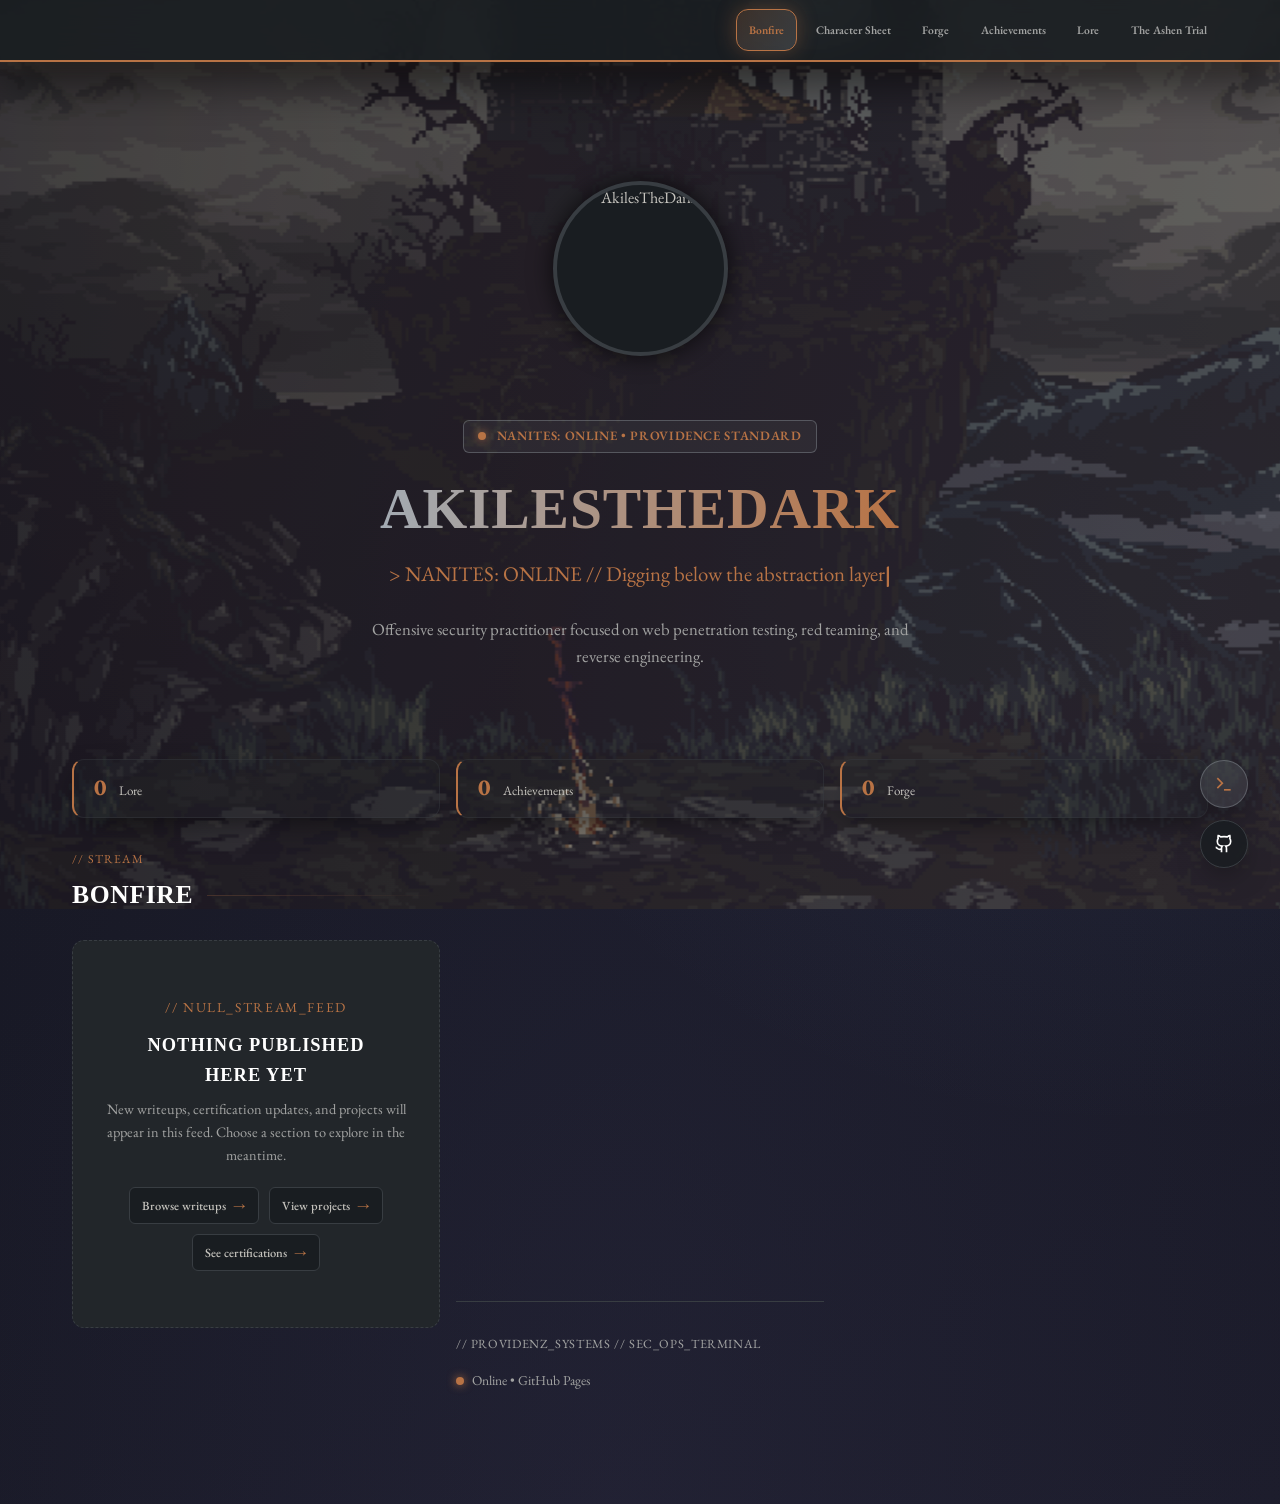
==== commit 5803ac17: "darksouls theme" ====
--- a/index.html
+++ b/index.html
@@ -3,7 +3,7 @@
 <head>
   <meta charset="UTF-8">
   <meta name="viewport" content="width=device-width, initial-scale=1.0">
-  <title>AkilesTheDark // Latest Activity</title>
+  <title>AkilesTheDark // Bonfire</title>
   <meta name="description" content="AkilesTheDark (wajdi-cpu) - Offensive Security Practitioner & Cybersecurity Student">
 
   <!-- Favicon -->
@@ -12,28 +12,14 @@
   <!-- Fonts: Oxanium display, IBM Plex Sans body, JetBrains Mono terminal -->
   <link rel="preconnect" href="https://fonts.googleapis.com">
   <link rel="preconnect" href="https://fonts.gstatic.com" crossorigin>
-  <link href="https://fonts.googleapis.com/css2?family=IBM+Plex+Sans:wght@400;500;600;700&family=JetBrains+Mono:wght@400;500;600&family=Oxanium:wght@400;500;600;700;800&display=swap" rel="stylesheet">
-
+  <link href="https://fonts.googleapis.com/css2?family=EB+Garamond:wght@400;500;600;700&display=swap" rel="stylesheet">
+
+  <link rel="preload" href="./assets/cursor-normal.png" as="image">
   <link rel="stylesheet" href="./css/style.css">
 </head>
-<body class="is-booting">
-
-  <!-- Full-screen first stage; the page rises into view when initialization completes. -->
-  <section id="boot-screen" class="boot-screen" role="status" aria-live="polite" aria-label="Starting AkilesTheDark profile">
-    <div class="boot-console">
-      <div class="boot-console-title"><span class="boot-led"></span> AKILESTHEDARK // SECURE SESSION</div>
-      <p class="boot-line"><span class="boot-tag">[SYS]</span> Initializing secure shell... <strong>OK</strong></p>
-      <p class="boot-line"><span class="boot-tag">[AUTH]</span> Verifying operator credentials... <strong>GRANTED</strong></p>
-      <p class="boot-line"><span class="boot-tag">[LOAD]</span> Loading profile: <strong>AkilesTheDark</strong> / access: <strong>ROOT</strong></p>
-      <p class="boot-line"><span class="boot-tag">[INIT]</span> Welcome to the system. Stay quiet. <span class="boot-cursor">▋</span></p>
-      <div class="boot-console-footer">SYSTEM ONLINE // RED TEAM PROFILE</div>
-    </div>
-  </section>
+<body class="page-bonfire">
 
   <!-- Interactive Background Canvas & Ambient Orbs -->
-  <canvas id="bg-canvas"></canvas>
-  <div class="bg-glow-orb orb-1"></div>
-  <div class="bg-glow-orb orb-2"></div>
 
   <!-- Mobile Top Bar -->
   <div class="mobile-top-bar">
@@ -45,29 +31,14 @@
     </button>
   </div>
 
-  <!-- Floating Glass Dock -->
-  <nav class="glass-dock" aria-label="Main Navigation">
-    <a href="index.html" class="nav-brand" aria-label="AkilesTheDark home"><span>λ</span> AkilesTheDark</a>
-    <a href="index.html" class="dock-item" title="Latest Activity">
-      <svg xmlns="http://www.w3.org/2000/svg" viewBox="0 0 24 24" fill="none" stroke="currentColor"><path d="M13 2L3 14h9l-1 8 10-12h-9l1-8z"/></svg>
-      <span class="dock-tooltip">~/latest</span>
-    </a>
-    <a href="whoami.html" class="dock-item" title="About AkilesTheDark">
-      <svg xmlns="http://www.w3.org/2000/svg" viewBox="0 0 24 24" fill="none" stroke="currentColor"><path d="M20 21v-2a4 4 0 0 0-4-4H8a4 4 0 0 0-4 4v2"/><circle cx="12" cy="7" r="4"/></svg>
-      <span class="dock-tooltip">~/whoami</span>
-    </a>
-    <a href="projects.html" class="dock-item" title="Projects & Tooling">
-      <svg xmlns="http://www.w3.org/2000/svg" viewBox="0 0 24 24" fill="none" stroke="currentColor"><polyline points="16 18 22 12 16 6"/><polyline points="8 6 2 12 8 18"/></svg>
-      <span class="dock-tooltip">~/projects</span>
-    </a>
-    <a href="certifications.html" class="dock-item" title="Certifications">
-      <svg xmlns="http://www.w3.org/2000/svg" viewBox="0 0 24 24" fill="none" stroke="currentColor"><circle cx="12" cy="8" r="6"/><path d="M15.477 12.89 17 21l-5-3-5 3 1.523-8.11"/></svg>
-      <span class="dock-tooltip">~/certifications</span>
-    </a>
-    <a href="blogs.html" class="dock-item" title="Medium Writeups">
-      <svg xmlns="http://www.w3.org/2000/svg" viewBox="0 0 24 24" fill="none" stroke="currentColor"><path d="M12 20h9"/><path d="M16.5 3.5a2.121 2.121 0 0 1 3 3L7 19l-4 1 1-4L16.5 3.5z"/></svg>
-      <span class="dock-tooltip">~/blogs</span>
-    </a>
+    <nav class="glass-dock" aria-label="Main Navigation">
+    <span class="nav-marker" aria-hidden="true"></span>
+    <a href="index.html" class="dock-item" title="Bonfire"><span class="dock-tooltip">Bonfire</span></a>
+    <a href="whoami.html" class="dock-item" title="Character Sheet"><span class="dock-tooltip">Character Sheet</span></a>
+    <a href="projects.html" class="dock-item" title="Forge"><span class="dock-tooltip">Forge</span></a>
+    <a href="certifications.html" class="dock-item" title="Achievements"><span class="dock-tooltip">Achievements</span></a>
+    <a href="blogs.html" class="dock-item" title="Lore"><span class="dock-tooltip">Lore</span></a>
+    <a href="trial.html" class="dock-item" title="The Ashen Trial"><span class="dock-tooltip">The Ashen Trial</span></a>
   </nav>
 
   <!-- Floating Quick Actions (Terminal & GitHub) -->
@@ -115,7 +86,7 @@
       <div class="hero-avatar-col">
         <div class="avatar-portrait-wrapper">
           <img class="avatar-image-inner"
-               src="./assets/avatar.png"
+               src="./assets/avatar-still.png"
                alt="AkilesTheDark"
                onerror="window.handleImageError(this)">
         </div>
@@ -142,15 +113,15 @@
     <section class="overview-stats" aria-label="Portfolio overview">
       <a class="overview-stat" href="blogs.html">
         <span class="overview-stat-value" id="overview-post-count">0</span>
-        <span class="overview-stat-label">Writeups</span>
+        <span class="overview-stat-label">Lore</span>
       </a>
       <a class="overview-stat" href="certifications.html">
         <span class="overview-stat-value" id="overview-cert-count">0</span>
-        <span class="overview-stat-label">Certifications</span>
+        <span class="overview-stat-label">Achievements</span>
       </a>
       <a class="overview-stat" href="projects.html">
         <span class="overview-stat-value" id="overview-project-count">0</span>
-        <span class="overview-stat-label">Projects</span>
+        <span class="overview-stat-label">Forge</span>
       </a>
     <div class="blog-layout blog-layout-single">
 
@@ -158,7 +129,7 @@
       <main class="stream-main">
         <div class="stream-section-header">
           <div class="stream-tag">// STREAM</div>
-          <h2 class="stream-title">Latest Activity</h2>
+          <h2 class="stream-title">Bonfire</h2>
         </div>
 
         <!-- Populated dynamically by DataLoader.initTimeline -->
@@ -185,7 +156,7 @@
                   </defs>
                 </svg>
                 <img class="sidebar-avatar-img"
-                     src="./assets/whoami.gif"
+                     src="./assets/whoami-still.png"
                      alt="AkilesTheDark"
                      onerror="window.handleImageError(this)">
               </div>
--- a/css/style.css
+++ b/css/style.css
@@ -1,43 +1,49 @@
 /* ==========================================================================
-   GENERATOR REX NAVY & GOLD DESIGN SYSTEM
-   Cybernetic Nanites, Mechanical Blueprints & Navy-Gold Palette
+   DARK SOULS III ASHEN STEEL & EMBER DESIGN SYSTEM
+   Weathered stone, cold steel, and restrained ember accents
    ========================================================================== */
 
+@font-face {
+  font-family: 'Optimus Princeps';
+  src: url('https://db.onlinewebfonts.com/t/ff3b1a80c64b52bac023db2a77d55a15.woff2') format('woff2');
+  font-display: swap;
+}
+
 :root {
-  /* Deep navy base with a quiet blue-gray surface hierarchy */
-  --bg-main: #191925;
-  --bg-panel: #171722;
-  --bg-card: #242435;
-  --bg-card-hover: #39394e;
-  --bg-dock: rgba(23, 23, 34, 0.85);
-
-  --text-main: #c6c8df;
-  --text-muted: #a8aac4;
-  --text-bright: #91b6ee;
+  /* Ashen charcoal surfaces with cool steel and worn stone highlights */
+  --bg-main: #14171b;
+  --bg-panel: #191d21;
+  --bg-card: #22262a;
+  --bg-card-hover: #383d42;
+  --bg-dock: rgba(25, 29, 33, 0.85);
+
+  --text-main: #c7c5bf;
+  --text-muted: #a2a3a2;
+  --text-bright: #a3abb3;
   --text-white: #ffffff;
 
-  --border-color: #39394e;
-  --border-accent: rgba(230, 189, 104, 0.25);
-  --border-rex-gold: rgba(145, 182, 238, 0.35);
-
-  /* Warm gold leads; blue supports informational details */
-  --accent-gold: #e6bd68;
-  --accent-gold-bright: #f2d58c;
-  --accent-gold-deep: #aa8234;
-  --accent-blue: #91b6ee;
-  --accent-alert: #df727b;
-  --accent-metallic-gold: #e6bd68;
-  --accent-metallic-gold-soft: rgba(230, 189, 104, 0.22);
+  --border-color: #383d42;
+  --border-accent: rgba(184, 115, 69, 0.25);
+  --border-rex-gold: rgba(163, 171, 179, 0.35);
+
+  /* Ember copper leads; steel supports informational details */
+  --accent-gold: #b87345;
+  --accent-gold-bright: #d79a63;
+  --accent-gold-deep: #744830;
+  --accent-blue: #a3abb3;
+  --accent-alert: #b85d50;
+  --accent-metallic-gold: #b87345;
+  --accent-metallic-gold-soft: rgba(184, 115, 69, 0.22);
 
   /* Nanite Gradients */
-  --grad-nanite-primary: linear-gradient(135deg, #e6bd68 0%, #f2d58c 50%, #91b6ee 100%);
-  --grad-overdrive: linear-gradient(135deg, #91b6ee 0%, #e6bd68 100%);
-  --grad-circuit: linear-gradient(90deg, #91b6ee, #e6bd68);
+  --grad-nanite-primary: linear-gradient(135deg, #b87345 0%, #d79a63 50%, #a3abb3 100%);
+  --grad-overdrive: linear-gradient(135deg, #a3abb3 0%, #b87345 100%);
+  --grad-circuit: linear-gradient(90deg, #a3abb3, #b87345);
 
   /* Shadows & Nanite Glows */
-  --shadow-dock: 0 20px 50px rgba(0, 0, 0, 0.6), 0 0 20px rgba(242, 213, 140, 0.15);
+  --shadow-dock: 0 20px 50px rgba(0, 0, 0, 0.6), 0 0 20px rgba(215, 154, 99, 0.15);
   --shadow-card: 0 10px 30px -10px rgba(0, 0, 0, 0.6);
-  --glow-gold: 0 0 20px rgba(230, 189, 104, 0.35);
+  --glow-gold: 0 0 20px rgba(184, 115, 69, 0.35);
 
   /* Radii & Mechanical Chamfers */
   --radius-sm: 6px;
@@ -46,9 +52,9 @@
   --radius-full: 9999px;
 
   /* Typography */
-  --font-sans: 'IBM Plex Sans', -apple-system, BlinkMacSystemFont, 'Segoe UI', Roboto, sans-serif;
-  --font-display: 'Oxanium', 'IBM Plex Sans', sans-serif;
-  --font-mono: 'JetBrains Mono', 'Fira Code', monospace;
+  --font-sans: 'EB Garamond', 'Palatino Linotype', Georgia, serif;
+  --font-display: 'Optimus Princeps', 'Palatino Linotype', Georgia, serif;
+  --font-mono: 'EB Garamond', 'Palatino Linotype', Georgia, serif;
   --transition: all 0.25s cubic-bezier(0.16, 1, 0.3, 1);
 }
 
@@ -72,7 +78,6 @@
     radial-gradient(ellipse at 88% 38%, rgba(104, 137, 196, 0.10), transparent 42rem),
     radial-gradient(ellipse at 48% 100%, rgba(81, 78, 122, 0.13), transparent 48rem),
     linear-gradient(155deg, #191925 0%, #171824 48%, #1c1c2b 100%);
-  background-attachment: fixed;
   color: var(--text-main);
   font-family: var(--font-sans);
   line-height: 1.6;
@@ -84,7 +89,8 @@
 
 h1, h2, h3, h4 {
   font-family: var(--font-display);
-  letter-spacing: 0.015em;
+  letter-spacing: 0.055em;
+  text-transform: uppercase;
   text-wrap: balance;
 }
 
@@ -97,8 +103,8 @@
   place-items: center;
   padding: clamp(1.5rem, 6vw, 4rem);
   background:
-    radial-gradient(ellipse at 50% 45%, rgba(230, 189, 104, 0.075), transparent 42rem),
-    linear-gradient(155deg, #191925 0%, #171824 55%, #1c1c2b 100%);
+    radial-gradient(ellipse at 50% 45%, rgba(184, 115, 69, 0.075), transparent 42rem),
+    linear-gradient(155deg, #14171b 0%, #171824 55%, #1c1c2b 100%);
   opacity: 1;
   visibility: visible;
   transform: translateY(0);
@@ -115,7 +121,7 @@
 .boot-console {
   width: min(100%, 720px);
   padding: 0.8rem 0 0.8rem 1.25rem;
-  border-left: 2px solid rgba(230, 189, 104, 0.55);
+  border-left: 2px solid rgba(184, 115, 69, 0.55);
   font-family: var(--font-mono);
 }
 
@@ -140,7 +146,7 @@
   height: 7px;
   border-radius: 50%;
   background: var(--accent-gold);
-  box-shadow: 0 0 10px rgba(145, 182, 238, 0.65);
+  box-shadow: 0 0 10px rgba(163, 171, 179, 0.65);
 }
 
 .boot-line {
@@ -163,7 +169,7 @@
 .boot-console-footer {
   margin-top: 0.8rem;
   padding-top: 0.65rem;
-  border-top: 1px solid rgba(230, 189, 104, 0.12);
+  border-top: 1px solid rgba(184, 115, 69, 0.12);
   color: var(--accent-gold);
   opacity: 0;
   animation: bootLineReveal 0.38s ease 2.55s forwards;
@@ -178,42 +184,29 @@
   to { opacity: 1; }
 }
 
-/* Nanite Swarm Canvas */
-#bg-canvas {
+/* Soft animated artwork gives every page a matching Dark Souls location. */
+body::before {
+  content: "";
   position: fixed;
-  top: 0;
-  left: 0;
-  width: 100%;
-  height: 100%;
+  inset: 0;
+  z-index: 0;
   pointer-events: none;
-  z-index: 0;
-  opacity: 0.3;
-}
-
-/* Ambient Mechanical Power Conduits */
-.bg-glow-orb {
-  position: fixed;
-  border-radius: 50%;
-  filter: blur(140px);
-  pointer-events: none;
-  z-index: 0;
-  opacity: 0.18;
-}
-.orb-1 {
-  top: 10%;
-  left: 20%;
-  width: 450px;
-  height: 450px;
-  background: radial-gradient(circle, #e6bd68, transparent);
-}
-.orb-2 {
-  bottom: 10%;
-  right: 15%;
-  width: 500px;
-  height: 500px;
-  background: radial-gradient(circle, #91b6ee, transparent);
-}
-
+  background-image:
+    linear-gradient(90deg, rgba(25, 25, 37, 0.50) 0%, rgba(25, 25, 37, 0.28) 48%, rgba(25, 25, 37, 0.12) 100%),
+    var(--page-art);
+  background-position: center;
+  background-size: cover;
+  opacity: 0.75;
+  transform: scale(1.02);
+  filter: saturate(0.68) contrast(1.12) brightness(0.84);
+}
+
+.page-bonfire { --page-art: url("../assets/bonfire.gif"); }
+.page-character-sheet { --page-art: url("../assets/Character_Sheet.gif"); }
+.page-forge { --page-art: url("../assets/Forge.gif"); }
+.page-achievements { --page-art: url("../assets/atchivements.gif"); }
+.page-lore { --page-art: url("../assets/lore.gif"); }
+.page-trial { --page-art: url("../assets/trial.gif"); }
 /* Floating Glass Dock (Mechanical Chamfer & Red-Gold Glass Blur) */
 .glass-dock {
   position: fixed;
@@ -260,13 +253,13 @@
 
 .dock-item:hover {
   color: var(--text-white);
-  background: rgba(242, 213, 140, 0.12);
+  background: rgba(215, 154, 99, 0.12);
   border-color: var(--border-accent);
   transform: scale(1.08);
 }
 
 .dock-item.active {
-  background: linear-gradient(135deg, rgba(230, 189, 104, 0.2), rgba(145, 182, 238, 0.2));
+  background: linear-gradient(135deg, rgba(184, 115, 69, 0.2), rgba(163, 171, 179, 0.2));
   color: var(--accent-gold);
   border-color: var(--accent-gold);
   box-shadow: var(--glow-gold);
@@ -346,7 +339,7 @@
 }
 
 .action-fab.terminal-fab {
-  background: rgba(145, 182, 238, 0.12);
+  background: rgba(163, 171, 179, 0.12);
   border-color: var(--border-rex-gold);
   color: var(--accent-gold);
 }
@@ -467,7 +460,7 @@
   display: inline-flex;
   align-items: center;
   gap: 0.65rem;
-  background: rgba(145, 182, 238, 0.08);
+  background: rgba(163, 171, 179, 0.08);
   border: 1px solid var(--border-rex-gold);
   color: var(--accent-gold);
   font-family: var(--font-mono);
@@ -483,9 +476,9 @@
 }
 
 .hero-status-pill:hover {
-  background: rgba(145, 182, 238, 0.18);
+  background: rgba(163, 171, 179, 0.18);
   border-color: var(--accent-gold);
-  box-shadow: 0 0 15px rgba(145, 182, 238, 0.45);
+  box-shadow: 0 0 15px rgba(163, 171, 179, 0.45);
   transform: translateY(-1px);
 }
 
@@ -499,9 +492,9 @@
 }
 
 @keyframes nanitePulse {
-  0% { transform: scale(0.95); box-shadow: 0 0 0 0 rgba(145, 182, 238, 0.8); }
-  70% { transform: scale(1); box-shadow: 0 0 0 9px rgba(145, 182, 238, 0); }
-  100% { transform: scale(0.95); box-shadow: 0 0 0 0 rgba(145, 182, 238, 0); }
+  0% { transform: scale(0.95); box-shadow: 0 0 0 0 rgba(163, 171, 179, 0.8); }
+  70% { transform: scale(1); box-shadow: 0 0 0 9px rgba(163, 171, 179, 0); }
+  100% { transform: scale(0.95); box-shadow: 0 0 0 0 rgba(163, 171, 179, 0); }
 }
 
 .hero-name {
@@ -572,15 +565,15 @@
 }
 
 .btn-cyber.primary {
-  background: linear-gradient(135deg, #91b6ee, #e6bd68);
-  color: #191925;
+  background: linear-gradient(135deg, #a3abb3, #b87345);
+  color: #14171b;
   border: 1px solid rgba(255, 255, 255, 0.3);
   box-shadow: var(--glow-gold);
 }
 
 .btn-cyber.primary:hover {
   transform: translateY(-2px);
-  box-shadow: 0 6px 25px rgba(145, 182, 238, 0.6);
+  box-shadow: 0 6px 25px rgba(163, 171, 179, 0.6);
 }
 
 .btn-cyber.secondary {
@@ -619,7 +612,7 @@
   height: 100%;
   animation: rotateMechanicalGear 120s linear infinite;
   pointer-events: none;
-  filter: drop-shadow(0 0 8px rgba(145, 182, 238, 0.3));
+  filter: drop-shadow(0 0 8px rgba(163, 171, 179, 0.3));
   transition: filter 0.3s ease;
 }
 
@@ -631,7 +624,7 @@
   height: calc(100% - 40px);
   animation: rotateMechanicalGearRev 100s linear infinite;
   pointer-events: none;
-  filter: drop-shadow(0 0 6px rgba(230, 189, 104, 0.25));
+  filter: drop-shadow(0 0 6px rgba(184, 115, 69, 0.25));
   transition: filter 0.3s ease;
 }
 
@@ -647,12 +640,12 @@
 
 .avatar-gear-wrapper:hover .avatar-gear-svg,
 body.nanite-overdrive .avatar-gear-svg {
-  filter: drop-shadow(0 0 14px rgba(145, 182, 238, 0.55));
+  filter: drop-shadow(0 0 14px rgba(163, 171, 179, 0.55));
 }
 
 .avatar-gear-wrapper:hover .avatar-gear-inner-svg,
 body.nanite-overdrive .avatar-gear-inner-svg {
-  filter: drop-shadow(0 0 12px rgba(230, 189, 104, 0.5));
+  filter: drop-shadow(0 0 12px rgba(184, 115, 69, 0.5));
 }
 
 .avatar-image-inner {
@@ -670,7 +663,7 @@
 body.nanite-overdrive .avatar-portrait-wrapper .avatar-image-inner {
   border-color: var(--accent-gold);
   transform: scale(1.03);
-  box-shadow: 0 0 25px rgba(145, 182, 238, 0.5);
+  box-shadow: 0 0 25px rgba(163, 171, 179, 0.5);
 }
 
 /* Corner Nanite Mounting Clamps */
@@ -685,7 +678,7 @@
   display: flex;
   align-items: center;
   justify-content: center;
-  box-shadow: 0 0 8px rgba(145, 182, 238, 0.6);
+  box-shadow: 0 0 8px rgba(163, 171, 179, 0.6);
 }
 .avatar-clamp::after {
   content: '';
@@ -695,8 +688,8 @@
   border-radius: 50%;
 }
 .avatar-clamp.top-left { top: 22px; left: 22px; }
-.avatar-clamp.top-right { top: 22px; right: 22px; border-color: var(--accent-gold); box-shadow: 0 0 8px rgba(230, 189, 104, 0.6); }
-.avatar-clamp.bottom-left { bottom: 22px; left: 22px; border-color: var(--accent-gold); box-shadow: 0 0 8px rgba(230, 189, 104, 0.6); }
+.avatar-clamp.top-right { top: 22px; right: 22px; border-color: var(--accent-gold); box-shadow: 0 0 8px rgba(184, 115, 69, 0.6); }
+.avatar-clamp.bottom-left { bottom: 22px; left: 22px; border-color: var(--accent-gold); box-shadow: 0 0 8px rgba(184, 115, 69, 0.6); }
 .avatar-clamp.bottom-right { bottom: 22px; right: 22px; }
 
 /* Mechanical Tech Marquee */
@@ -708,7 +701,7 @@
   padding: 1rem 0;
   border-top: 1px solid var(--border-color);
   border-bottom: 1px solid var(--border-color);
-  background: rgba(23, 23, 34, 0.6);
+  background: rgba(25, 29, 33, 0.6);
   backdrop-filter: blur(12px);
   border-radius: var(--radius-md);
 }
@@ -759,7 +752,7 @@
 
 .tech-tag-item:hover {
   border-color: var(--accent-gold);
-  background: rgba(145, 182, 238, 0.1);
+  background: rgba(163, 171, 179, 0.1);
   color: #fff;
 }
 
@@ -824,11 +817,11 @@
 }
 
 .filter-btn.active {
-  background: rgba(145, 182, 238, 0.15);
+  background: rgba(163, 171, 179, 0.15);
   border-color: var(--accent-gold);
   color: var(--accent-gold);
   font-weight: 600;
-  box-shadow: 0 0 15px rgba(145, 182, 238, 0.2);
+  box-shadow: 0 0 15px rgba(163, 171, 179, 0.2);
 }
 
 /* Mechanical Empty State */
@@ -850,7 +843,7 @@
   width: 58px;
   height: 58px;
   border-radius: var(--radius-md);
-  background: rgba(145, 182, 238, 0.1);
+  background: rgba(163, 171, 179, 0.1);
   color: var(--accent-gold);
   display: flex;
   align-items: center;
@@ -968,19 +961,19 @@
 }
 
 .badge-blog {
-  background: rgba(170, 130, 52, 0.15);
+  background: rgba(116, 72, 48, 0.15);
   color: var(--accent-gold-deep);
-  border: 1px solid rgba(170, 130, 52, 0.35);
+  border: 1px solid rgba(116, 72, 48, 0.35);
 }
 
 .badge-cert {
-  background: rgba(145, 182, 238, 0.15);
+  background: rgba(163, 171, 179, 0.15);
   color: var(--accent-blue);
-  border: 1px solid rgba(145, 182, 238, 0.35);
+  border: 1px solid rgba(163, 171, 179, 0.35);
 }
 
 .badge-project {
-  background: rgba(145, 182, 238, 0.15);
+  background: rgba(163, 171, 179, 0.15);
   color: var(--accent-gold);
   border: 1px solid var(--border-rex-gold);
 }
@@ -1036,10 +1029,20 @@
 }
 
 .project-body {
-  padding: 1.4rem;
-  flex: 1;
-  display: flex;
-  flex-direction: column;
+  background-color: var(--bg-main);
+  /* Soft ambient lighting replaces the hard square grid. */
+  background-image:
+    radial-gradient(ellipse at 14% 8%, rgba(184, 115, 69, 0.045), transparent 36rem),
+    radial-gradient(ellipse at 88% 38%, rgba(163, 171, 179, 0.045), transparent 42rem),
+    radial-gradient(ellipse at 48% 100%, rgba(81, 78, 78, 0.08), transparent 48rem),
+    linear-gradient(155deg, #15191d 0%, #191d21 48%, #201c1a 100%);
+  color: var(--text-main);
+  font-family: var(--font-sans);
+  line-height: 1.6;
+  min-height: 100vh;
+  position: relative;
+  overflow-x: hidden;
+  -webkit-font-smoothing: antialiased;
 }
 
 .project-name {
@@ -1071,7 +1074,7 @@
   color: var(--accent-gold);
   padding: 0.2rem 0.6rem;
   border-radius: var(--radius-sm);
-  border: 1px solid rgba(230, 189, 104, 0.25);
+  border: 1px solid rgba(184, 115, 69, 0.25);
 }
 
 .project-footer {
@@ -1112,13 +1115,13 @@
 }
 
 .pill-earned {
-  background: rgba(145, 182, 238, 0.15);
+  background: rgba(163, 171, 179, 0.15);
   color: var(--accent-blue);
-  border: 1px solid rgba(145, 182, 238, 0.35);
+  border: 1px solid rgba(163, 171, 179, 0.35);
 }
 
 .pill-progress {
-  background: rgba(145, 182, 238, 0.15);
+  background: rgba(163, 171, 179, 0.15);
   color: var(--accent-gold);
   border: 1px solid var(--border-rex-gold);
 }
@@ -1222,13 +1225,13 @@
   height: 100%;
   border-radius: var(--radius-full);
   background: var(--grad-circuit);
-  box-shadow: 0 0 10px rgba(145, 182, 238, 0.5);
+  box-shadow: 0 0 10px rgba(163, 171, 179, 0.5);
   transition: width 0.8s cubic-bezier(0.16, 1, 0.3, 1);
 }
 
 /* Blogs Page (blogs.html) */
 .medium-banner {
-  background: linear-gradient(135deg, rgba(145, 182, 238, 0.1), rgba(23, 23, 34, 0.95));
+  background: linear-gradient(135deg, rgba(163, 171, 179, 0.1), rgba(25, 29, 33, 0.95));
   border: 1px solid var(--border-rex-gold);
   border-left: 4px solid var(--accent-gold);
   border-radius: var(--radius-md);
@@ -1252,8 +1255,8 @@
   width: 52px;
   height: 52px;
   border-radius: var(--radius-sm);
-  background: linear-gradient(135deg, #91b6ee, #e6bd68);
-  color: #191925;
+  background: linear-gradient(135deg, #a3abb3, #b87345);
+  color: #14171b;
   display: flex;
   align-items: center;
   justify-content: center;
@@ -1441,7 +1444,7 @@
 
 .social-btn:hover {
   border-color: var(--accent-gold);
-  background: rgba(145, 182, 238, 0.1);
+  background: rgba(163, 171, 179, 0.1);
   color: #fff;
 }
 
@@ -1536,7 +1539,7 @@
 .skill-pill:hover {
   border-color: var(--accent-gold);
   color: #fff;
-  background: rgba(145, 182, 238, 0.1);
+  background: rgba(163, 171, 179, 0.1);
 }
 
 /* Mechanical Cyber Terminal Modal */
@@ -1566,10 +1569,10 @@
   width: 100%;
   max-width: 920px;
   background: #101116;
-  border: 1px solid rgba(145, 182, 238, 0.24);
+  border: 1px solid rgba(163, 171, 179, 0.24);
   border-top: 3px solid var(--accent-gold);
   border-radius: var(--radius-md);
-  box-shadow: 0 25px 60px rgba(0, 0, 0, 0.8), 0 0 35px rgba(242, 213, 140, 0.12);
+  box-shadow: 0 25px 60px rgba(0, 0, 0, 0.8), 0 0 35px rgba(215, 154, 99, 0.12);
   overflow: hidden;
   font-family: var(--font-mono);
   display: flex;
@@ -1626,14 +1629,14 @@
   inset: 0;
   margin: auto;
   border-radius: 50%;
-  background: #f2d58c;
-}
-.dot-red { background: #f2d58c; }
-.dot-yellow { background: #91b6ee; }
-.dot-green { background: #91b6ee; }
+  background: #d79a63;
+}
+.dot-red { background: #d79a63; }
+.dot-yellow { background: #a3abb3; }
+.dot-green { background: #a3abb3; }
 
 .terminal-title {
-  color: #d5d7df;
+  color: #d2d0ca;
   font-size: 0.82rem;
   min-width: 0;
   overflow: hidden;
@@ -1642,15 +1645,20 @@
 }
 
 .terminal-body {
-  padding: 1.5rem;
-  height: min(68vh, 640px);
-  min-height: 320px;
-  overflow-y: auto;
-  font-size: 0.88rem;
-  line-height: 1.5;
-  color: #e2e4eb;
-  background: #101116;
-  overscroll-behavior: contain;
+  background-color: var(--bg-main);
+  /* Soft ambient lighting replaces the hard square grid. */
+  background-image:
+    radial-gradient(ellipse at 14% 8%, rgba(184, 115, 69, 0.045), transparent 36rem),
+    radial-gradient(ellipse at 88% 38%, rgba(163, 171, 179, 0.045), transparent 42rem),
+    radial-gradient(ellipse at 48% 100%, rgba(81, 78, 78, 0.08), transparent 48rem),
+    linear-gradient(155deg, #15191d 0%, #191d21 48%, #201c1a 100%);
+  color: var(--text-main);
+  font-family: var(--font-sans);
+  line-height: 1.6;
+  min-height: 100vh;
+  position: relative;
+  overflow-x: hidden;
+  -webkit-font-smoothing: antialiased;
 }
 
 .terminal-output {
@@ -1678,10 +1686,10 @@
   overflow-wrap: anywhere;
 }
 
-.terminal-prompt-edge { color: #d5d7df; }
-.terminal-user-name { color: #e6bd68; }
-.terminal-host-name { color: #91b6ee; }
-.terminal-prompt-path { color: #91b6ee; }
+.terminal-prompt-edge { color: #d2d0ca; }
+.terminal-user-name { color: #b87345; }
+.terminal-host-name { color: #a3abb3; }
+.terminal-prompt-path { color: #a3abb3; }
 
 .terminal-prompt-row {
   display: flex;
@@ -1691,7 +1699,7 @@
 }
 
 .terminal-prompt-user {
-  color: #e6bd68;
+  color: #b87345;
   font-weight: 600;
   flex: 0 0 auto;
 }
@@ -1713,7 +1721,7 @@
   caret-color: var(--accent-gold);
 }
 
-.terminal-input::selection { background: rgba(145, 182, 238, 0.28); }
+.terminal-input::selection { background: rgba(163, 171, 179, 0.28); }
 .terminal-input:focus-visible { outline: none; }
 
 /* Footer */
@@ -1855,7 +1863,7 @@
   border: 0;
   border-bottom: 2px solid var(--accent-gold);
   border-radius: 0;
-  background: rgba(23, 23, 34, 0.9);
+  background: rgba(25, 29, 33, 0.9);
 }
 
 .nav-brand {
@@ -1965,8 +1973,8 @@
   padding: 1rem 1.25rem;
   color: var(--text-main);
   text-decoration: none;
-  background: rgba(36, 36, 53, 0.2);
-  border: 1px solid rgba(57, 57, 78, 0.45);
+  background: rgba(34, 38, 42, 0.2);
+  border: 1px solid rgba(56, 61, 66, 0.45);
   border-left: 2px solid var(--accent-gold);
   border-radius: var(--radius-md);
   box-shadow: var(--shadow-card);
@@ -1975,7 +1983,7 @@
 
 .overview-stat:hover {
   border-color: var(--border-accent);
-  background: rgba(57, 57, 78, 0.35);
+  background: rgba(56, 61, 66, 0.35);
   transform: translateY(-2px);
 }
 
@@ -2077,9 +2085,9 @@
   letter-spacing: 0.08em;
   padding: 0.2rem 0.65rem;
   border-radius: var(--radius-full);
-  background: rgba(242, 213, 140, 0.12);
+  background: rgba(215, 154, 99, 0.12);
   color: var(--accent-gold-bright);
-  border: 1px solid rgba(242, 213, 140, 0.25);
+  border: 1px solid rgba(215, 154, 99, 0.25);
 }
 
 .post-date {
@@ -2120,7 +2128,7 @@
   flex-wrap: wrap;
   gap: 0.85rem;
   padding-top: 0.85rem;
-  border-top: 1px solid rgba(57, 57, 78, 0.6);
+  border-top: 1px solid rgba(56, 61, 66, 0.6);
 }
 
 .post-tags {
@@ -2134,9 +2142,9 @@
   font-family: var(--font-mono);
   padding: 0.2rem 0.55rem;
   border-radius: var(--radius-sm);
-  background: rgba(170, 130, 52, 0.08);
+  background: rgba(116, 72, 48, 0.08);
   color: var(--accent-gold-deep);
-  border: 1px solid rgba(170, 130, 52, 0.2);
+  border: 1px solid rgba(116, 72, 48, 0.2);
 }
 
 .read-more {
@@ -2239,7 +2247,7 @@
 }
 
 .sidebar-card:hover {
-  border-color: rgba(230, 189, 104, 0.25);
+  border-color: rgba(184, 115, 69, 0.25);
 }
 
 .sidebar-card-header {
@@ -2251,11 +2259,24 @@
   color: var(--accent-gold);
   text-transform: uppercase;
   letter-spacing: 0.1em;
-  background: rgba(230, 189, 104, 0.03);
+  background: rgba(184, 115, 69, 0.03);
 }
 
 .sidebar-card-body {
-  padding: 1.25rem;
+  background-color: var(--bg-main);
+  /* Soft ambient lighting replaces the hard square grid. */
+  background-image:
+    radial-gradient(ellipse at 14% 8%, rgba(184, 115, 69, 0.045), transparent 36rem),
+    radial-gradient(ellipse at 88% 38%, rgba(163, 171, 179, 0.045), transparent 42rem),
+    radial-gradient(ellipse at 48% 100%, rgba(81, 78, 78, 0.08), transparent 48rem),
+    linear-gradient(155deg, #15191d 0%, #191d21 48%, #201c1a 100%);
+  color: var(--text-main);
+  font-family: var(--font-sans);
+  line-height: 1.6;
+  min-height: 100vh;
+  position: relative;
+  overflow-x: hidden;
+  -webkit-font-smoothing: antialiased;
 }
 
 /* Author Profile Card */
@@ -2371,14 +2392,14 @@
   font-size: 0.84rem;
   font-weight: 500;
   color: var(--text-main);
-  background: rgba(36, 36, 53, 0.2);
+  background: rgba(34, 38, 42, 0.2);
   border: 1px solid transparent;
   transition: var(--transition);
 }
 
 .sidebar-social-link:hover {
-  background: rgba(230, 189, 104, 0.2);
-  border-color: rgba(230, 189, 104, 0.4);
+  background: rgba(184, 115, 69, 0.2);
+  border-color: rgba(184, 115, 69, 0.4);
   color: var(--accent-gold);
 }
 
@@ -2404,7 +2425,7 @@
   justify-content: space-between;
   align-items: center;
   padding: 0.6rem 0;
-  border-bottom: 1px solid rgba(57, 57, 78, 0.6);
+  border-bottom: 1px solid rgba(56, 61, 66, 0.6);
   font-size: 0.85rem;
 }
 
@@ -2428,7 +2449,7 @@
   font-weight: 600;
   padding: 0.15rem 0.55rem;
   border-radius: var(--radius-full);
-  background: rgba(242, 213, 140, 0.12);
+  background: rgba(215, 154, 99, 0.12);
   color: var(--accent-gold-bright);
 }
 
@@ -2444,8 +2465,8 @@
   font-family: var(--font-mono);
   padding: 0.3rem 0.65rem;
   border-radius: var(--radius-full);
-  border: 1px solid rgba(170, 130, 52, 0.2);
-  background: rgba(170, 130, 52, 0.06);
+  border: 1px solid rgba(116, 72, 48, 0.2);
+  background: rgba(116, 72, 48, 0.06);
   color: var(--accent-gold-deep);
   text-decoration: none;
   transition: var(--transition);
@@ -2456,13 +2477,13 @@
   font-family: var(--font-mono);
   padding: 0.3rem 0.65rem;
   border-radius: var(--radius-full);
-  border: 1px solid rgba(170, 130, 52, 0.2);
-  background: rgba(170, 130, 52, 0.06);
+  border: 1px solid rgba(116, 72, 48, 0.2);
+  background: rgba(116, 72, 48, 0.06);
   color: var(--accent-gold-deep);
 }
 
 .tags-cloud a:hover {
-  background: rgba(170, 130, 52, 0.18);
+  background: rgba(116, 72, 48, 0.18);
   border-color: var(--accent-gold-deep);
   color: #fff;
 }
@@ -2473,15 +2494,15 @@
   align-items: center;
   gap: 0.45rem;
   padding: 0.5rem 1.25rem;
-  background: rgba(23, 23, 34, 0.95);
+  background: rgba(25, 29, 33, 0.95);
   border-bottom: 1px solid var(--border-color);
   overflow-x: auto;
   white-space: nowrap;
 }
 
 .terminal-chip {
-  background: rgba(145, 182, 238, 0.08);
-  border: 1px solid rgba(145, 182, 238, 0.25);
+  background: rgba(163, 171, 179, 0.08);
+  border: 1px solid rgba(163, 171, 179, 0.25);
   color: var(--accent-gold);
   font-family: var(--font-mono);
   font-size: 0.72rem;
@@ -2492,19 +2513,19 @@
 }
 
 .terminal-chip:hover {
-  background: rgba(145, 182, 238, 0.2);
+  background: rgba(163, 171, 179, 0.2);
   border-color: var(--accent-gold);
   color: #fff;
 }
 
 .terminal-chip.red {
-  background: rgba(230, 189, 104, 0.08);
-  border-color: rgba(230, 189, 104, 0.25);
+  background: rgba(184, 115, 69, 0.08);
+  border-color: rgba(184, 115, 69, 0.25);
   color: var(--accent-gold);
 }
 
 .terminal-chip.red:hover {
-  background: rgba(230, 189, 104, 0.2);
+  background: rgba(184, 115, 69, 0.2);
   border-color: var(--accent-gold);
   color: #fff;
 }
@@ -2564,41 +2585,20 @@
   }
 
   .terminal-body {
-    flex: 1;
-    height: auto;
-    min-height: 0;
-    padding: 1rem 0.8rem calc(1rem + env(safe-area-inset-bottom));
-    font-size: 0.78rem;
-  }
-
-  .terminal-prompt-stack { font-size: 0.78rem; }
-  .terminal-input { font-size: 16px; }
-
-  .overview-stats {
-    gap: 0.55rem;
-    margin-top: -0.75rem;
-  }
-
-  .overview-stat {
-    flex-direction: column;
-    gap: 0.35rem;
-    align-items: flex-start;
-    padding: 0.8rem;
-  }
-
-  .overview-stat-label {
-    font-size: 0.68rem;
-  }
-
-  .sidebar-social-link {
-    flex-wrap: wrap;
-  }
-
-  .sidebar-social-link span {
-    width: 100%;
-    margin-left: 1.65rem;
-    text-align: left;
-  }
+  background-color: var(--bg-main);
+  /* Soft ambient lighting replaces the hard square grid. */
+  background-image:
+    radial-gradient(ellipse at 14% 8%, rgba(184, 115, 69, 0.045), transparent 36rem),
+    radial-gradient(ellipse at 88% 38%, rgba(163, 171, 179, 0.045), transparent 42rem),
+    radial-gradient(ellipse at 48% 100%, rgba(81, 78, 78, 0.08), transparent 48rem),
+    linear-gradient(155deg, #15191d 0%, #191d21 48%, #201c1a 100%);
+  color: var(--text-main);
+  font-family: var(--font-sans);
+  line-height: 1.6;
+  min-height: 100vh;
+  position: relative;
+  overflow-x: hidden;
+  -webkit-font-smoothing: antialiased;
 }
 
 /* ==========================================================================
@@ -2607,32 +2607,32 @@
 
 /* 1. Global Nanite Overdrive State */
 body.nanite-overdrive {
-  --border-accent: rgba(145, 182, 238, 0.45);
-  --shadow-dock: 0 20px 50px rgba(0, 0, 0, 0.7), 0 0 25px rgba(145, 182, 238, 0.35);
-  --glow-gold: 0 0 25px rgba(145, 182, 238, 0.5);
+  --border-accent: rgba(163, 171, 179, 0.45);
+  --shadow-dock: 0 20px 50px rgba(0, 0, 0, 0.7), 0 0 25px rgba(163, 171, 179, 0.35);
+  --glow-gold: 0 0 25px rgba(163, 171, 179, 0.5);
 }
 
 body.nanite-overdrive .glass-dock {
   border-left-color: var(--accent-gold);
-  box-shadow: 0 20px 50px rgba(0, 0, 0, 0.7), 0 0 25px rgba(145, 182, 238, 0.25);
+  box-shadow: 0 20px 50px rgba(0, 0, 0, 0.7), 0 0 25px rgba(163, 171, 179, 0.25);
 }
 
 body.nanite-overdrive .hero-status-pill {
-  background: rgba(145, 182, 238, 0.22);
+  background: rgba(163, 171, 179, 0.22);
   border-color: var(--accent-gold);
-  box-shadow: 0 0 20px rgba(145, 182, 238, 0.6);
+  box-shadow: 0 0 20px rgba(163, 171, 179, 0.6);
 }
 
 body.nanite-overdrive .pulse-dot {
-  background-color: #91b6ee;
-  box-shadow: 0 0 15px #91b6ee;
+  background-color: #a3abb3;
+  box-shadow: 0 0 15px #a3abb3;
   animation: nanitePulseFast 3s infinite;
 }
 
 @keyframes nanitePulseFast {
-  0% { transform: scale(0.95); box-shadow: 0 0 0 0 rgba(145, 182, 238, 0.9); }
-  70% { transform: scale(1.1); box-shadow: 0 0 0 12px rgba(145, 182, 238, 0); }
-  100% { transform: scale(0.95); box-shadow: 0 0 0 0 rgba(145, 182, 238, 0); }
+  0% { transform: scale(0.95); box-shadow: 0 0 0 0 rgba(163, 171, 179, 0.9); }
+  70% { transform: scale(1.1); box-shadow: 0 0 0 12px rgba(163, 171, 179, 0); }
+  100% { transform: scale(0.95); box-shadow: 0 0 0 0 rgba(163, 171, 179, 0); }
 }
 
 @media (prefers-reduced-motion: reduce) {
@@ -2733,8 +2733,8 @@
   max-width: none;
   height: min(91vh, 1040px);
   min-height: 540px;
-  border-color: #39394e;
-  border-top-color: #e6bd68;
+  border-color: #383d42;
+  border-top-color: #b87345;
   border-radius: 5px;
   box-shadow: 0 24px 70px rgba(0, 0, 0, 0.72);
 }
@@ -2742,15 +2742,15 @@
 .terminal-header {
   min-height: 48px;
   padding: 0.2rem 0.65rem;
-  background: #171722;
+  background: #191d21;
   border-bottom-color: #343447;
 }
 
-.terminal-title { color: #c6c5df; text-align: center; }
-.terminal-header > div:last-child { color: #b8a5dd !important; }
+.terminal-title { color: #c5c2bc; text-align: center; }
+.terminal-header > div:last-child { color: #b5b9bc !important; }
 
 #terminal-close-btn:hover::before { transform: scale(1.22); }
-#terminal-close-btn:focus-visible { outline: 2px solid #f2d58c; outline-offset: 1px; }
+#terminal-close-btn:focus-visible { outline: 2px solid #d79a63; outline-offset: 1px; }
 
 .omarchy-statusbar {
   min-height: 32px;
@@ -2759,19 +2759,19 @@
   grid-template-columns: 1fr auto 1fr;
   align-items: center;
   gap: 0.8rem;
-  color: #bdbee0;
+  color: #c3c2bd;
   background: #14141d;
   border-bottom: 1px solid #303043;
   font: 600 0.67rem var(--font-mono);
   letter-spacing: 0.035em;
 }
 
-.omarchy-status-brand { color: #e3def5; }
-.omarchy-status-muted { color: #8888a4; }
+.omarchy-status-brand { color: #d1cfca; }
+.omarchy-status-muted { color: #92999f; }
 .omarchy-status-dot { display: inline-block; width: 7px; height: 7px; margin-right: 0.4rem; border-radius: 50%; background: var(--accent-metallic-gold); box-shadow: 0 0 8px var(--accent-metallic-gold-soft); }
-.omarchy-statusbar time { color: #d5c4f2; white-space: nowrap; }
-.omarchy-status-state { text-align: right; color: #a3a2bf; }
-.omarchy-status-state span { color: #d3b1ed; padding: 0 0.3rem; }
+.omarchy-statusbar time { color: #c4c5c4; white-space: nowrap; }
+.omarchy-status-state { text-align: right; color: #a6aaad; }
+.omarchy-status-state span { color: #d79a63; padding: 0 0.3rem; }
 
 .omarchy-workspace {
   display: grid;
@@ -2780,7 +2780,7 @@
   flex: 1;
   min-height: 0;
   padding: 10px;
-  background: #191925;
+  background: #14171b;
 }
 
 .omarchy-left-column,
@@ -2798,14 +2798,14 @@
   min-width: 0;
   min-height: 0;
   overflow: hidden;
-  border: 1px solid #45445e;
+  border: 1px solid #454a4e;
   border-radius: 4px;
-  background: rgba(36, 36, 53, 0.92);
-  color: #c6c8df;
+  background: rgba(34, 38, 42, 0.92);
+  color: #c7c5bf;
   box-shadow: inset 0 0 24px rgba(13, 13, 24, 0.14);
 }
 
-.omarchy-shell-pane { display: flex; flex-direction: column; border-color: #82739d; }
+.omarchy-shell-pane { display: flex; flex-direction: column; border-color: #7d634e; }
 .omarchy-pane-heading {
   min-height: 28px;
   padding: 0.35rem 0.6rem;
@@ -2813,66 +2813,29 @@
   align-items: center;
   justify-content: space-between;
   gap: 0.5rem;
-  color: #c9b1ed;
-  background: rgba(18, 18, 29, 0.42);
-  border-bottom: 1px solid rgba(155, 139, 188, 0.28);
+  color: #d79a63;
+  background: rgba(25, 29, 33, 0.42);
+  border-bottom: 1px solid rgba(163, 171, 179, 0.28);
   font: 600 0.65rem var(--font-mono);
   letter-spacing: 0.035em;
 }
 
-.omarchy-pane-heading span:last-child { color: #9293b2; font-size: 0.58rem; text-align: right; }
-.omarchy-shell-pane .terminal-body { height: auto; min-height: 0; flex: 1; padding: 0.75rem; font-size: 0.78rem; background: transparent; }
-.omarchy-shell-pane .terminal-output { overflow-wrap: anywhere; }
-.omarchy-shell-pane .terminal-prompt-stack { font-size: 0.76rem; }
-.omarchy-shell-pane .terminal-input { font-size: 0.78rem; }
-.omarchy-shell-pane .terminal-prompt-edge { color: #a7a7c7; }
-.omarchy-shell-pane .terminal-user-name { color: #d0a8ef; }
-.omarchy-shell-pane .terminal-host-name { color: #9db9ed; }
-.omarchy-shell-pane .terminal-prompt-path { color: #d5c1f2; }
-.omarchy-shell-pane .terminal-prompt-user { color: #d5a9ee; }
-.omarchy-shell-pane .terminal-command-text { color: #e6e5f1; }
-
-.omarchy-files-pane { display: flex; flex-direction: column; }
-.omarchy-file-tree { padding: 0.55rem 0.8rem; color: #aeb4d2; font-size: 0.74rem; line-height: 1.55; }
-.omarchy-file-tree > div:not(:first-child) { padding-left: 0.55rem; }
-.omarchy-file-tree span { color: #92b7ef; }
-.omarchy-file-tree .omarchy-tree-path { color: #c8b6e9; font-weight: 600; }
-.omarchy-files-footnote { margin: auto 0.7rem 0.45rem; color: #777891; font-size: 0.55rem; letter-spacing: 0.06em; }
-
-.omarchy-cpu-pane, .omarchy-memory-pane, .omarchy-disk-pane, .omarchy-process-pane, .omarchy-network-pane { padding-bottom: 0.25rem; }
-.omarchy-cpu-summary { display: flex; gap: 0.8rem; align-items: baseline; padding: 0.45rem 0.65rem 0.25rem; font-size: 0.75rem; }
-.omarchy-cpu-summary strong { color: #e0d5f1; }
-.omarchy-cpu-summary span:nth-child(2) { margin-left: auto; color: #b6a1dd; }
-.omarchy-cpu-summary span:last-child { color: #c9c5de; }
-.omarchy-meter { height: 7px; margin: 0.25rem 0.65rem 0.55rem; overflow: hidden; background: #13131f; border: 1px solid #41415a; }
-.omarchy-meter span { display: block; height: 100%; background: linear-gradient(90deg, #8fc3b0, #bba5e2); }
-.omarchy-core-grid { display: grid; grid-template-columns: repeat(2, minmax(0, 1fr)); gap: 0.12rem 0.8rem; padding: 0 0.65rem; }
-.omarchy-core-grid > span { display: grid; grid-template-columns: 1.6rem minmax(0, 1fr) 1.5rem; gap: 0.3rem; align-items: center; color: #9ea3c2; font-size: 0.61rem; }
-.omarchy-core-grid i { display: block; height: 4px; background: #414158; }
-.omarchy-core-grid b { display: block; height: 100%; background: #a68ccd; }
-.omarchy-core-grid em { color: #b9bad3; font-style: normal; text-align: right; }
-.omarchy-pane-foot { display: flex; justify-content: space-between; gap: 0.5rem; padding: 0.4rem 0.65rem 0; color: #999ab8; font-size: 0.57rem; }
-.omarchy-resource-grid { display: grid; grid-template-columns: repeat(2, minmax(0, 1fr)); gap: 10px; min-height: 0; }
-.omarchy-resource-grid .omarchy-pane-heading { margin-bottom: 0.35rem; }
-.omarchy-memory-pane > strong, .omarchy-disk-pane > strong { display: block; padding: 0.3rem 0.65rem 0; color: #e0d4f3; font-size: 0.78rem; }
-.omarchy-memory-pane small, .omarchy-disk-pane small { color: #a3a4c1; font-size: 0.63rem; font-weight: 400; }
-.omarchy-memory-pane p, .omarchy-disk-pane p { display: flex; justify-content: space-between; gap: 0.2rem; margin: 0.2rem 0.65rem; color: #9b9db8; font-size: 0.58rem; }
-.omarchy-memory-pane p b, .omarchy-disk-pane p b { color: #c9c4df; font-weight: 500; text-align: right; }
-.omarchy-process-row { display: grid; grid-template-columns: 2.2rem minmax(0, 1fr) minmax(4.5rem, 0.7fr) 2.5rem; gap: 0.45rem; padding: 0.36rem 0.65rem; border-bottom: 1px solid rgba(141, 140, 171, 0.12); font-size: 0.64rem; }
-.omarchy-process-row b { color: #a5add0; font-weight: 500; }
-.omarchy-process-row span { color: #91b6ee; overflow: hidden; text-overflow: ellipsis; white-space: nowrap; }
-.omarchy-process-row em { color: #9b9bb6; font-style: normal; overflow: hidden; text-overflow: ellipsis; }
-.omarchy-process-row strong { color: #c7b1e8; font-weight: 500; text-align: right; }
-.omarchy-process-pane .omarchy-pane-foot { justify-content: flex-end; }
-.omarchy-network-pane { display: flex; flex-direction: column; }
-.omarchy-network-bars { padding: 0.15rem 0.7rem; color: #a5b2df; font-size: 1.1rem; letter-spacing: 0.14em; overflow: hidden; white-space: nowrap; }
-.omarchy-network-labels { display: flex; justify-content: space-between; padding: 0 0.7rem; color: #aaa8c2; font-size: 0.6rem; }
-
-@media (max-width: 900px) {
-  .terminal-window { width: 96vw; height: 92vh; }
-  .omarchy-workspace { grid-template-columns: minmax(0, 1fr); gap: 7px; padding: 7px; }
-  .omarchy-left-column { grid-template-rows: minmax(0, 1fr) minmax(130px, 0.45fr); gap: 7px; }
-  .omarchy-monitor-column { display: none; }
+.omarchy-pane-heading span:last-child { color: #a3abb3; font-size: 0.58rem; text-align: right; }
+.omarchy-shell-pane .terminal-body {
+  background-color: var(--bg-main);
+  /* Soft ambient lighting replaces the hard square grid. */
+  background-image:
+    radial-gradient(ellipse at 14% 8%, rgba(184, 115, 69, 0.045), transparent 36rem),
+    radial-gradient(ellipse at 88% 38%, rgba(163, 171, 179, 0.045), transparent 42rem),
+    radial-gradient(ellipse at 48% 100%, rgba(81, 78, 78, 0.08), transparent 48rem),
+    linear-gradient(155deg, #15191d 0%, #191d21 48%, #201c1a 100%);
+  color: var(--text-main);
+  font-family: var(--font-sans);
+  line-height: 1.6;
+  min-height: 100vh;
+  position: relative;
+  overflow-x: hidden;
+  -webkit-font-smoothing: antialiased;
 }
 
 @media (max-width: 640px) {
@@ -2882,10 +2845,21 @@
   .omarchy-workspace { display: block; overflow: auto; padding: 0.5rem; }
   .omarchy-left-column { display: block; min-height: 100%; }
   .omarchy-shell-pane { height: 100%; min-height: 0; }
-  .omarchy-shell-pane .terminal-body { min-height: 0; height: auto; flex: 1; padding: 0.75rem 0.65rem calc(0.75rem + env(safe-area-inset-bottom)); }
-  .omarchy-files-pane, .omarchy-monitor-column { display: none; }
-  .omarchy-shell-pane .terminal-input { font-size: 16px; }
-  .omarchy-pane-heading span:last-child { font-size: 0.54rem; }
+  .omarchy-shell-pane .terminal-body {
+  background-color: var(--bg-main);
+  /* Soft ambient lighting replaces the hard square grid. */
+  background-image:
+    radial-gradient(ellipse at 14% 8%, rgba(184, 115, 69, 0.045), transparent 36rem),
+    radial-gradient(ellipse at 88% 38%, rgba(163, 171, 179, 0.045), transparent 42rem),
+    radial-gradient(ellipse at 48% 100%, rgba(81, 78, 78, 0.08), transparent 48rem),
+    linear-gradient(155deg, #15191d 0%, #191d21 48%, #201c1a 100%);
+  color: var(--text-main);
+  font-family: var(--font-sans);
+  line-height: 1.6;
+  min-height: 100vh;
+  position: relative;
+  overflow-x: hidden;
+  -webkit-font-smoothing: antialiased;
 }
 
 /* Keep terminal surfaces 80% transparent while preserving opaque text and borders. */
@@ -2902,24 +2876,28 @@
 }
 
 .terminal-header,
-.omarchy-statusbar { background: rgba(23, 23, 34, 0.2); }
+.omarchy-statusbar { background: rgba(25, 29, 33, 0.2); }
 .omarchy-workspace { background: rgba(25, 25, 37, 0.2); }
 .omarchy-pane {
-  background: rgba(36, 36, 53, 0.2);
+  background: rgba(34, 38, 42, 0.2);
   backdrop-filter: blur(7px) saturate(1.12);
   -webkit-backdrop-filter: blur(7px) saturate(1.12);
 }
-.omarchy-shell-pane .terminal-body { background: transparent; }
-.omarchy-meter span, .omarchy-core-grid b { transition: width 0.9s ease; }
-
-/* Gold is reserved for small status and interaction highlights. */
-::selection { color: var(--bg-main); background: var(--accent-metallic-gold); }
-.terminal-prompt-edge { color: var(--accent-metallic-gold); }
-.terminal-input { caret-color: var(--accent-metallic-gold); }
-.nav-brand span { text-shadow: 0 0 12px var(--accent-metallic-gold-soft); }
-.omarchy-status-dot { animation: goldStatusPulse 3.2s ease-in-out infinite; }
-@keyframes goldStatusPulse {
-  50% { box-shadow: 0 0 11px rgba(230, 189, 104, 0.42); }
+.omarchy-shell-pane .terminal-body {
+  background-color: var(--bg-main);
+  /* Soft ambient lighting replaces the hard square grid. */
+  background-image:
+    radial-gradient(ellipse at 14% 8%, rgba(184, 115, 69, 0.045), transparent 36rem),
+    radial-gradient(ellipse at 88% 38%, rgba(163, 171, 179, 0.045), transparent 42rem),
+    radial-gradient(ellipse at 48% 100%, rgba(81, 78, 78, 0.08), transparent 48rem),
+    linear-gradient(155deg, #15191d 0%, #191d21 48%, #201c1a 100%);
+  color: var(--text-main);
+  font-family: var(--font-sans);
+  line-height: 1.6;
+  min-height: 100vh;
+  position: relative;
+  overflow-x: hidden;
+  -webkit-font-smoothing: antialiased;
 }
 
 /* Terminal-style inverse highlight for text links, inspired by the reference site. */
@@ -2953,3 +2931,495 @@
     transition: none;
   }
 }
+
+/* Motion is disabled site-wide, including third-party or later component rules. */
+*, *::before, *::after {
+  animation: none !important;
+  transition: none !important;
+  scroll-behavior: auto !important;
+}
+
+*:hover,
+*:focus-visible {
+  transform: none !important;
+}
+
+input,
+textarea,
+[contenteditable="true"] {
+  caret-color: transparent;
+}
+
+/* Dark Souls-inspired command challenge page. */
+.trial-page-container {
+  width: min(100%, 1240px);
+  padding-top: clamp(3rem, 7vw, 6rem);
+}
+
+.trial-heading {
+  max-width: 760px;
+  margin-bottom: 2rem;
+}
+
+.trial-heading .section-tag {
+  margin-bottom: 0.7rem;
+}
+
+.trial-heading .section-title {
+  font-size: clamp(2.2rem, 5vw, 3.8rem);
+}
+
+.trial-heading .section-desc {
+  margin-top: 0.8rem;
+  font-size: 1.08rem;
+}
+
+.trial-layout {
+  display: grid;
+  grid-template-columns: minmax(0, 1.55fr) minmax(260px, 0.8fr);
+  gap: 1.25rem;
+  align-items: stretch;
+}
+
+.trial-console,
+.trial-guide {
+  min-width: 0;
+  border: 1px solid var(--border-color);
+  background: rgba(16, 16, 20, 0.94);
+  box-shadow: var(--shadow-card);
+}
+
+.trial-console {
+  display: flex;
+  flex-direction: column;
+  min-height: 510px;
+}
+
+.trial-console-header,
+.trial-console-footer {
+  display: flex;
+  align-items: center;
+  justify-content: space-between;
+  gap: 1rem;
+  padding: 0.85rem 1rem;
+  background: rgba(28, 28, 36, 0.92);
+  border-bottom: 1px solid var(--border-color);
+  color: var(--text-muted);
+  font: 600 0.72rem/1.4 var(--font-mono);
+  letter-spacing: 0.06em;
+}
+
+.trial-console-header > div:first-child {
+  display: flex;
+  align-items: center;
+  gap: 0.6rem;
+  color: var(--text-main);
+}
+
+.trial-console-header .pulse-dot,
+.trial-console-footer .pulse-dot {
+  animation: none;
+}
+
+.trial-output {
+  flex: 1;
+  min-height: 330px;
+  max-height: 58vh;
+  overflow: auto;
+  padding: 1.3rem 1.25rem;
+  color: #d2d0ca;
+  font: 0.9rem/1.65 var(--font-mono);
+  white-space: pre-wrap;
+  overflow-wrap: anywhere;
+}
+
+.trial-output p { margin-bottom: 0.45rem; }
+.trial-output-muted { color: var(--text-muted); }
+.trial-output-accent { color: var(--accent-gold-bright); }
+.trial-output-command { color: #d79a63; }
+.trial-output-success { color: #a9d2a4; }
+.trial-output-error { color: #df8b81; }
+.trial-output code,
+.trial-guide code { color: var(--accent-gold-bright); }
+
+.trial-command-row {
+  display: flex;
+  align-items: center;
+  gap: 0.65rem;
+  padding: 0.9rem 1rem;
+  border-top: 1px solid var(--border-color);
+  background: #141419;
+}
+
+.trial-prompt {
+  flex: 0 0 auto;
+  color: var(--accent-gold-bright);
+  font: 600 0.78rem/1.4 var(--font-mono);
+}
+
+#trial-input {
+  width: 100%;
+  min-width: 0;
+  border: 0;
+  outline: 0;
+  padding: 0.35rem 0;
+  background: transparent;
+  color: var(--text-white);
+  font: 0.9rem/1.4 var(--font-mono);
+  caret-color: var(--accent-gold-bright);
+}
+
+#trial-input::placeholder { color: #8d9092; }
+
+.trial-submit {
+  flex: 0 0 auto;
+  width: 2.1rem;
+  height: 2.1rem;
+  border: 1px solid var(--border-color);
+  background: var(--bg-card);
+  color: var(--accent-gold-bright);
+  font-size: 1rem;
+  cursor: pointer;
+}
+
+.trial-console-footer {
+  border-top: 1px solid var(--border-color);
+  border-bottom: 0;
+  font-size: 0.65rem;
+}
+
+.trial-guide {
+  padding: 1.35rem;
+  background: rgba(26, 25, 27, 0.92);
+}
+
+.trial-guide-heading h2 {
+  margin: 0.35rem 0 1rem;
+  color: var(--text-bright);
+  font-size: 1.45rem;
+}
+
+.trial-guide > p {
+  margin-bottom: 1.25rem;
+  color: var(--text-muted);
+  font-size: 0.94rem;
+}
+
+.trial-rule {
+  display: grid;
+  grid-template-columns: 1.8rem 1fr;
+  gap: 0.6rem;
+  align-items: start;
+  padding: 0.8rem 0;
+  border-top: 1px solid var(--border-color);
+  color: var(--text-main);
+  font-size: 0.9rem;
+}
+
+.trial-rule-number { color: var(--accent-gold); }
+.trial-guide-actions { display: flex; flex-wrap: wrap; gap: 0.55rem; margin-top: 1.25rem; }
+.trial-guide-actions .btn-cyber { padding: 0.55rem 0.75rem; font-size: 0.72rem; }
+
+.trial-completion {
+  margin-top: 1.25rem;
+  padding: 0.8rem;
+  border: 1px solid rgba(169, 210, 164, 0.4);
+  color: #c4e5bb;
+  background: rgba(61, 89, 52, 0.18);
+}
+
+@media (max-width: 880px) {
+  .trial-layout { grid-template-columns: 1fr; }
+  .trial-guide { order: -1; }
+  .trial-console { min-height: 460px; }
+}
+
+@media (max-width: 640px) {
+  .trial-page-container { padding: 5.25rem 1rem 7rem; }
+  .trial-console-header,
+  .trial-console-footer { flex-wrap: wrap; }
+  .trial-output { min-height: 280px; max-height: 48vh; padding: 1rem; font-size: 0.82rem; }
+  .trial-command-row { align-items: flex-start; gap: 0.45rem; padding-inline: 0.7rem; }
+  .trial-prompt { max-width: 7.5rem; overflow-wrap: anywhere; }
+  #trial-input { font-size: 16px; }
+}
+
+/* Editorial layout: let copy sit over the existing scene instead of inside panels. */
+.timeline-card,
+.project-card,
+.cert-card,
+.blog-card,
+.post-card,
+.sidebar-card,
+.bio-card,
+.medium-banner,
+.overview-stat,
+.empty-state,
+.social-btn,
+.stat-cell,
+.tags-cloud span,
+.trial-console,
+.trial-guide {
+  background: transparent !important;
+  border-color: transparent !important;
+  border-radius: 0 !important;
+  box-shadow: none !important;
+}
+
+.timeline-card,
+.project-card,
+.cert-card,
+.blog-card,
+.post-card,
+.sidebar-card,
+.bio-card,
+.medium-banner {
+  border-bottom: 1px solid rgba(199, 197, 191, 0.2) !important;
+}
+
+.overview-stat {
+  border-left: 0 !important;
+  border-bottom: 1px solid rgba(199, 197, 191, 0.2) !important;
+  padding-inline: 0;
+}
+
+.social-btn,
+.tags-cloud span,
+.stat-cell {
+  padding-inline: 0;
+}
+
+.trial-console-header,
+.trial-console-footer,
+.trial-command-row {
+  background: transparent;
+}
+
+.trial-console-header { border-top: 1px solid var(--border-color); }
+.trial-console-footer { border-bottom: 1px solid var(--border-color); }
+.trial-output { background: transparent; }
+
+.trial-guide {
+  border-left: 1px solid rgba(199, 197, 191, 0.24) !important;
+  padding: 0 0 0 1.3rem;
+}
+
+.trial-rule { border-color: rgba(199, 197, 191, 0.2); }
+
+.timeline-card:hover,
+.project-card:hover,
+.cert-card:hover,
+.blog-card:hover,
+.post-card:hover,
+.sidebar-card:hover,
+.overview-stat:hover {
+  background: transparent !important;
+  box-shadow: none !important;
+}
+
+/* Dark Souls title-screen treatment for the top navigation menu. */
+.glass-dock {
+  background: rgba(5, 5, 6, 0.94);
+  border-bottom: 1px solid rgba(154, 82, 35, 0.58);
+  box-shadow: 0 8px 26px rgba(0, 0, 0, 0.38);
+  backdrop-filter: blur(10px);
+  -webkit-backdrop-filter: blur(10px);
+}
+
+.glass-dock .nav-brand {
+  color: #eee2d2;
+}
+
+.glass-dock .dock-item {
+  position: relative;
+  isolation: isolate;
+  overflow: hidden;
+  border: 0;
+  border-radius: 1px;
+  color: #d8cdbf;
+  letter-spacing: 0.045em;
+  transition: color 180ms ease !important;
+}
+
+.glass-dock .dock-item::before {
+  content: "";
+  position: absolute;
+  inset: 2px 0;
+  z-index: -1;
+  background: linear-gradient(90deg, #54270f, #7a3a16 48%, #54270f);
+  transform: scaleX(0);
+  transform-origin: left center;
+  transition: transform 240ms cubic-bezier(0.2, 0.75, 0.25, 1) !important;
+}
+
+.glass-dock .dock-item:hover,
+.glass-dock .dock-item:focus-visible,
+.glass-dock .dock-item.active {
+  color: #fff5e8;
+  outline-color: rgba(213, 159, 113, 0.72);
+}
+
+.glass-dock .dock-item:hover::before,
+.glass-dock .dock-item:focus-visible::before,
+.glass-dock .dock-item.active::before {
+  transform: scaleX(1) !important;
+}
+
+.glass-dock .dock-tooltip {
+  position: relative;
+  z-index: 1;
+  color: inherit;
+  font: 600 0.86rem/1.2 var(--font-sans);
+  letter-spacing: inherit;
+}
+
+.glass-dock .dock-item svg {
+  display: none;
+}
+
+/* Dark Souls III cursor assets (32×32, original cursor hotspot at 0,0). */
+html,
+body,
+body * {
+  cursor: url("../assets/cursor-normal.png") 0 0, auto !important;
+}
+
+body a[href],
+body button,
+body [role="button"],
+body input[type="button"],
+body input[type="submit"],
+body select,
+body summary {
+  cursor: url("../assets/cursor-normal.png") 0 0, pointer !important;
+}
+
+body input[type="text"],
+body input[type="search"],
+body textarea,
+body [contenteditable="true"] {
+  cursor: text !important;
+}
+
+@media (max-width: 640px) {
+  .glass-dock {
+    background: rgba(5, 5, 6, 0.97);
+  }
+
+  .glass-dock .dock-item {
+    min-width: max-content;
+    padding-inline: 0.62rem;
+    font-size: 0.78rem;
+  }
+}
+
+/* Minimal Dark Souls title-menu navigation. */
+.glass-dock {
+  position: sticky;
+  top: 0;
+  display: flex;
+  align-items: center;
+  justify-content: center;
+  gap: clamp(0.75rem, 2.2vw, 1.45rem);
+  width: 100%;
+  min-height: 68px;
+  padding: 0.5rem 1rem 0.5rem 180px;
+  overflow: visible;
+  border: 0;
+  border-radius: 0;
+  background: #080809;
+  box-shadow: none;
+  backdrop-filter: none;
+  -webkit-backdrop-filter: none;
+}
+
+.glass-dock .nav-marker {
+  position: absolute;
+  left: calc(50% - 198px);
+  top: 50%;
+  width: 8px;
+  height: 8px;
+  border-radius: 50%;
+  background: #d7d9df;
+  transform: translateY(-50%);
+}
+
+.glass-dock .dock-item {
+  position: relative;
+  display: inline-flex;
+  align-items: center;
+  justify-content: center;
+  width: auto;
+  min-width: 0;
+  height: 44px;
+  padding: 0 0 0.55rem;
+  overflow: visible;
+  border: 0;
+  border-radius: 0;
+  color: #a9aab2;
+  background: transparent;
+  letter-spacing: 0;
+  text-decoration: none;
+  transition: none !important;
+}
+
+.glass-dock .dock-item::before { display: none !important; }
+
+.glass-dock .dock-tooltip {
+  position: static;
+  padding: 0;
+  color: inherit;
+  font: 400 clamp(1rem, 1.5vw, 1.25rem)/1 Georgia, "Times New Roman", serif;
+  letter-spacing: 0;
+  background: transparent;
+  border: 0;
+  box-shadow: none;
+  opacity: 1;
+  visibility: visible;
+}
+
+.glass-dock .dock-item:hover,
+.glass-dock .dock-item:focus-visible,
+.glass-dock .dock-item.active {
+  color: #e1e0e2;
+  outline: none;
+}
+
+.glass-dock .dock-item.active::after {
+  content: "";
+  position: absolute;
+  left: 0;
+  right: 0;
+  bottom: 1px;
+  height: 1px;
+  background: #a96a2c;
+}
+
+.glass-dock .dock-item.active .dock-tooltip::after {
+  content: "";
+  position: absolute;
+  left: 50%;
+  bottom: -0.38rem;
+  width: 7px;
+  height: 7px;
+  border: 1px solid #b67a3d;
+  background: #080809;
+  transform: translateX(-50%) rotate(45deg);
+}
+
+@media (max-width: 640px) {
+  .glass-dock {
+    justify-content: flex-start;
+    gap: 1.25rem;
+    min-height: 60px;
+    padding: 0.35rem 0.65rem;
+    overflow-x: auto;
+    overflow-y: hidden;
+    scrollbar-width: none;
+  }
+
+  .glass-dock::-webkit-scrollbar { display: none; }
+  .glass-dock .nav-marker { display: none; }
+  .glass-dock .dock-item { min-width: 0; height: 42px; padding: 0 0 0.5rem; }
+  .glass-dock .dock-tooltip { font-size: clamp(0.88rem, 3.8vw, 1rem); }
+}
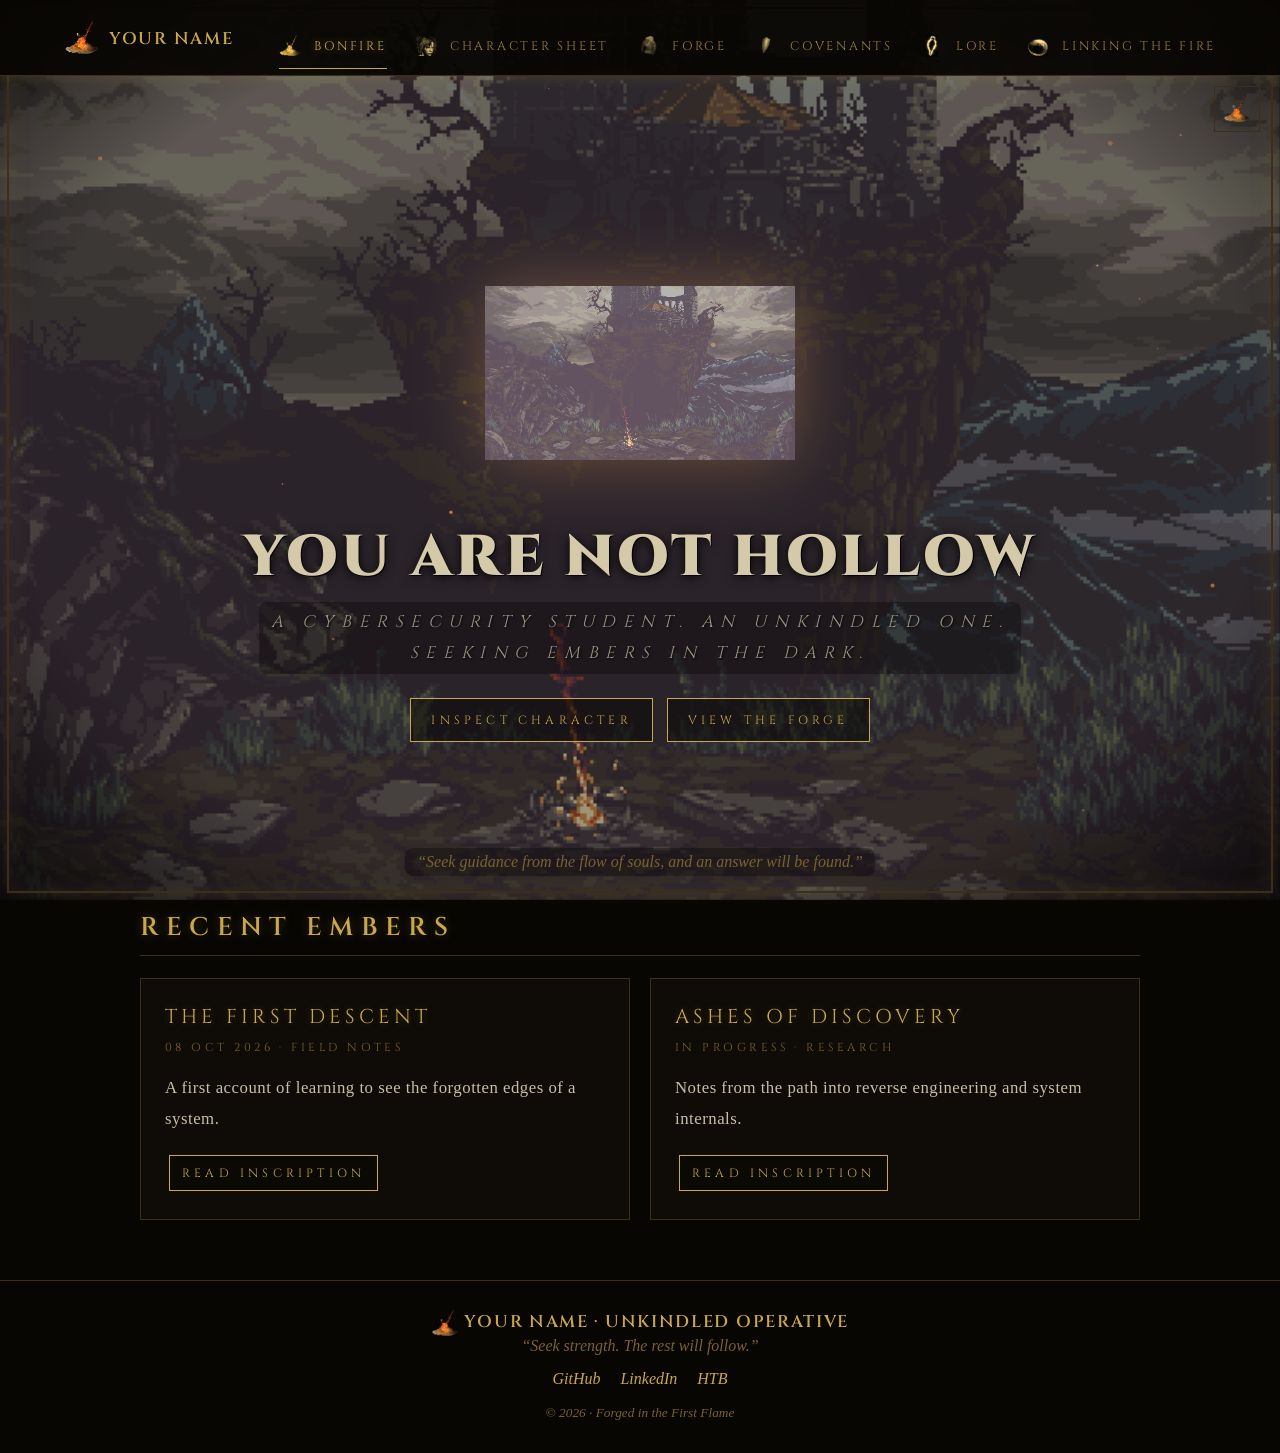
==== commit e46a52f9: "push changes to remote repository" ====
--- a/index.html
+++ b/index.html
@@ -1,271 +1 @@
-<!DOCTYPE html>
-<html lang="en">
-<head>
-  <meta charset="UTF-8">
-  <meta name="viewport" content="width=device-width, initial-scale=1.0">
-  <title>AkilesTheDark // Bonfire</title>
-  <meta name="description" content="AkilesTheDark (wajdi-cpu) - Offensive Security Practitioner & Cybersecurity Student">
-
-  <!-- Favicon -->
-  <link rel="icon" type="image/jpeg" href="./assets/favicon.jpg">
-
-  <!-- Fonts: Oxanium display, IBM Plex Sans body, JetBrains Mono terminal -->
-  <link rel="preconnect" href="https://fonts.googleapis.com">
-  <link rel="preconnect" href="https://fonts.gstatic.com" crossorigin>
-  <link href="https://fonts.googleapis.com/css2?family=EB+Garamond:wght@400;500;600;700&display=swap" rel="stylesheet">
-
-  <link rel="preload" href="./assets/cursor-normal.png" as="image">
-  <link rel="stylesheet" href="./css/style.css">
-</head>
-<body class="page-bonfire">
-
-  <!-- Interactive Background Canvas & Ambient Orbs -->
-
-  <!-- Mobile Top Bar -->
-  <div class="mobile-top-bar">
-    <a href="index.html" class="mobile-brand">
-      <span>λ</span> AkilesTheDark
-    </a>
-    <button class="terminal-trigger" style="background:none; border:none; color:var(--accent-gold); font-family:var(--font-mono); font-size:1.1rem; cursor:pointer;" title="Launch Terminal">
-      &gt;_
-    </button>
-  </div>
-
-    <nav class="glass-dock" aria-label="Main Navigation">
-    <span class="nav-marker" aria-hidden="true"></span>
-    <a href="index.html" class="dock-item" title="Bonfire"><span class="dock-tooltip">Bonfire</span></a>
-    <a href="whoami.html" class="dock-item" title="Character Sheet"><span class="dock-tooltip">Character Sheet</span></a>
-    <a href="projects.html" class="dock-item" title="Forge"><span class="dock-tooltip">Forge</span></a>
-    <a href="certifications.html" class="dock-item" title="Achievements"><span class="dock-tooltip">Achievements</span></a>
-    <a href="blogs.html" class="dock-item" title="Lore"><span class="dock-tooltip">Lore</span></a>
-    <a href="trial.html" class="dock-item" title="The Ashen Trial"><span class="dock-tooltip">The Ashen Trial</span></a>
-  </nav>
-
-  <!-- Floating Quick Actions (Terminal & GitHub) -->
-  <div class="floating-actions">
-    <button class="action-fab terminal-fab terminal-trigger" title="Open Interactive Terminal">
-      <svg xmlns="http://www.w3.org/2000/svg" width="20" height="20" viewBox="0 0 24 24" fill="none" stroke="currentColor" stroke-width="2"><polyline points="4 17 10 11 4 5"/><line x1="12" y1="19" x2="20" y2="19"/></svg>
-      <span class="action-tooltip">Cyber Terminal</span>
-    </button>
-    <a href="https://github.com/wajdi-cpu" target="_blank" rel="noopener noreferrer" class="action-fab" title="GitHub Profile">
-      <svg xmlns="http://www.w3.org/2000/svg" width="20" height="20" viewBox="0 0 24 24" fill="none" stroke="currentColor" stroke-width="2"><path d="M15 22v-4a4.8 4.8 0 0 0-1-3.5c3 0 6-2 6-5.5.08-1.25-.27-2.48-1-3.5.28-1.15.28-2.35 0-3.5 0 0-1 0-3 1.5-2.64-.5-5.36-.5-8 0C6 2 5 2 5 2c-.3 1.15-.3 2.35 0 3.5A5.403 5.403 0 0 0 4 9c0 3.5 3 5.5 6 5.5-.39.49-.68 1.05-.85 1.65-.17.6-.22 1.23-.15 1.85v4"/><path d="M9 18c-4.51 2-5-2-7-2"/></svg>
-      <span class="action-tooltip">GitHub @wajdi-cpu</span>
-    </a>
-  </div>
-
-  <!-- Interactive Terminal Modal (Organized Layout with Quick Action Chips) -->
-  <div id="terminal-modal" class="terminal-modal-backdrop">
-    <div class="terminal-window">
-      <div class="terminal-header">
-        <div class="terminal-controls">
-          <button id="terminal-close-btn" type="button" class="control-dot dot-red" title="Close terminal" aria-label="Close terminal"></button>
-          <span class="control-dot dot-yellow"></span>
-          <span class="control-dot dot-green"></span>
-        </div>
-        <span class="terminal-title">AkilesTheDark@nanite-os: ~ (bash)</span>
-        <div style="font-family:var(--font-mono); font-size:0.7rem; color:var(--accent-gold);">STATUS: ONLINE</div>
-      </div>
-
-      <div class="terminal-body">
-        <div id="terminal-output" class="terminal-output">
-          <div class="terminal-line"><span style="color:#e6bd68;">Providence Shell 3.2 // session opened for AkilesTheDark</span></div>
-          <div class="terminal-line"><span style="color:#9293b2;">Virtual Linux environment ready. Type <span style="color:#91b6ee;">help</span> to see commands, pipes, redirects, and shortcuts.</span></div>
-        </div>
-        <div class="terminal-prompt-stack">
-          <div id="terminal-prompt-context" class="terminal-prompt-context">┌──(AkilesTheDark㉿nanite-os)-[~]</div>
-          <div class="terminal-prompt-row"><span id="terminal-prompt-label" class="terminal-prompt-user">└─$</span> <input type="text" id="terminal-input" class="terminal-input" autocomplete="off" spellcheck="false" aria-label="Terminal command" placeholder="try help, ls -lah, or cat README.md | grep security"></div>
-        </div>
-      </div>
-    </div>
-  </div>
-
-  <!-- Main Content Layout -->
-  <div class="page-container">
-    <!-- Hero Banner -->
-    <header class="hero-section">
-      <div class="hero-avatar-col">
-        <div class="avatar-portrait-wrapper">
-          <img class="avatar-image-inner"
-               src="./assets/avatar-still.png"
-               alt="AkilesTheDark"
-               onerror="window.handleImageError(this)">
-        </div>
-      </div>
-
-      <div class="hero-text-col">
-        <div class="hero-status-pill overdrive-toggle-btn" title="Click to Surge Nanite Overdrive Mode">
-          <span class="pulse-dot"></span>
-          <span>NANITES: ONLINE &bull; PROVIDENCE STANDARD</span>
-        </div>
-        <h1 class="hero-name">
-        <span class="hero-gradient-text">AkilesTheDark</span>
-        </h1>
-        <div class="hero-typewriter-box">
-          &gt; <span id="typewriter-text"></span><span class="typewriter-cursor">|</span>
-        </div>
-        <p class="hero-desc">
-          Offensive security practitioner focused on web penetration testing, red teaming, and reverse engineering.
-        </p>
-      </div>
-    </header>
-
-    <!-- Overview Stats -->
-    <section class="overview-stats" aria-label="Portfolio overview">
-      <a class="overview-stat" href="blogs.html">
-        <span class="overview-stat-value" id="overview-post-count">0</span>
-        <span class="overview-stat-label">Lore</span>
-      </a>
-      <a class="overview-stat" href="certifications.html">
-        <span class="overview-stat-value" id="overview-cert-count">0</span>
-        <span class="overview-stat-label">Achievements</span>
-      </a>
-      <a class="overview-stat" href="projects.html">
-        <span class="overview-stat-value" id="overview-project-count">0</span>
-        <span class="overview-stat-label">Forge</span>
-      </a>
-    <div class="blog-layout blog-layout-single">
-
-      <!-- LEFT COLUMN: Activity Stream Feed -->
-      <main class="stream-main">
-        <div class="stream-section-header">
-          <div class="stream-tag">// STREAM</div>
-          <h2 class="stream-title">Bonfire</h2>
-        </div>
-
-        <!-- Populated dynamically by DataLoader.initTimeline -->
-        <div id="timeline-container"></div>
-      </main>
-
-      <!-- RIGHT COLUMN: Sticky Sidebar -->
-      <aside class="blog-sidebar">
-
-        <!-- 1. Author Profile Card with Mini Rotating Gear -->
-        <div class="sidebar-card">
-          <div class="sidebar-card-body">
-            <div class="sidebar-author">
-              <div class="sidebar-avatar-wrapper">
-                <svg class="sidebar-avatar-svg" viewBox="0 0 80 80" xmlns="http://www.w3.org/2000/svg">
-                  <path d="M 74.0 40.0 L 78.0 42.8 L 77.5 46.6 L 72.5 49.3 L 71.1 53.1 L 74.0 57.9 L 71.8 61.6 L 66.3 62.2 L 63.5 65.1 L 64.2 70.0 L 60.6 72.6 L 55.8 71.1 L 52.5 72.9 L 51.3 78.0 L 47.5 79.0 L 43.7 75.8 L 40.0 76.1 L 37.2 80.1 L 33.4 79.6 L 30.5 74.8 L 26.5 73.5 L 21.7 76.5 L 18.0 74.3 L 17.4 68.8 L 14.4 66.0 L 9.4 66.7 L 7.0 63.0 L 9.0 58.3 L 7.6 54.5 L 2.2 53.0 L 1.0 49.2 L 4.6 45.4 L 4.3 41.6 L 0.1 38.8 L 0.6 34.4 L 5.6 31.7 L 7.0 27.7 L 4.0 22.9 L 6.2 19.2 L 11.7 18.6 L 14.5 15.7 L 13.8 10.8 L 17.4 8.2 L 22.2 9.7 L 25.5 7.9 L 26.7 2.8 L 30.5 1.8 L 34.3 5.0 L 38.0 4.7 L 40.8 0.7 L 44.6 1.2 L 47.5 6.0 L 51.5 7.3 L 56.3 4.3 L 60.0 6.5 L 60.6 12.0 L 63.6 14.8 L 68.6 14.1 L 71.0 17.8 L 69.0 22.5 L 70.4 26.3 L 75.8 27.8 L 77.0 31.6 Z"
-                        fill="none" stroke="url(#sideGearGrad)" stroke-width="2"/>
-                  <defs>
-                    <linearGradient id="sideGearGrad" x1="0%" y1="0%" x2="100%" y2="100%">
-                      <stop offset="0%" stop-color="#91b6ee"/>
-                      <stop offset="50%" stop-color="#e6bd68"/>
-                      <stop offset="100%" stop-color="#aa8234"/>
-                    </linearGradient>
-                  </defs>
-                </svg>
-                <img class="sidebar-avatar-img"
-                     src="./assets/whoami-still.png"
-                     alt="AkilesTheDark"
-                     onerror="window.handleImageError(this)">
-              </div>
-              <div class="sidebar-author-name">AkilesTheDark</div>
-              <div class="sidebar-author-sub">wajdi-cpu // Red Team</div>
-              <p class="sidebar-author-bio">Web security, red teaming, CTFs, and reverse engineering.</p>
-              <a class="sidebar-about-link" href="whoami.html">Read my profile &rarr;</a>
-            </div>
-          </div>
-        </div>
-
-        <!-- Quick access to the site's main sections -->
-        <div class="sidebar-card">
-          <div class="sidebar-card-header">// Explore</div>
-          <div class="sidebar-card-body">
-            <nav class="sidebar-socials" aria-label="Explore portfolio">
-              <a href="blogs.html" class="sidebar-social-link">Writeups <span>Articles &amp; CTF notes</span></a>
-              <a href="projects.html" class="sidebar-social-link">Projects <span>Tools &amp; experiments</span></a>
-              <a href="certifications.html" class="sidebar-social-link">Certifications <span>Earned &amp; in progress</span></a>
-              <a href="whoami.html" class="sidebar-social-link">About <span>Profile &amp; skills</span></a>
-            </nav>
-          </div>
-        </div>
-
-        <div class="sidebar-card">
-          <div class="sidebar-card-header">// Contact &amp; Profiles</div>
-          <div class="sidebar-card-body">
-            <div class="sidebar-socials">
-              <a href="https://github.com/wajdi-cpu" target="_blank" rel="noopener noreferrer" class="sidebar-social-link">
-                <svg width="16" height="16" viewBox="0 0 24 24" fill="none" stroke="currentColor" stroke-width="2">
-                  <path d="M15 22v-4a4.8 4.8 0 0 0-1-3.5c3 0 6-2 6-5.5.08-1.25-.27-2.48-1-3.5.28-1.15.28-2.35 0-3.5 0 0-1 0-3 1.5-2.64-.5-5.36-.5-8 0C6 2 5 2 5 2c-.3 1.15-.3 2.35 0 3.5A5.403 5.403 0 0 0 4 9c0 3.5 3 5.5 6 5.5-.39.49-.68 1.05-.85 1.65-.17.6-.22 1.23-.15 1.85v4"/>
-                  <path d="M9 18c-4.51 2-5-2-7-2"/>
-                </svg>
-                GitHub @wajdi-cpu
-              </a>
-              <a href="https://medium.com/@wajdi-cpu" target="_blank" rel="noopener noreferrer" class="sidebar-social-link">
-                <svg width="16" height="16" viewBox="0 0 24 24" fill="none" stroke="currentColor" stroke-width="2">
-                  <path d="M12 20h9"/><path d="M16.5 3.5a2.121 2.121 0 0 1 3 3L7 19l-4 1 1-4L16.5 3.5z"/>
-                </svg>
-                Medium Publications
-              </a>
-              <a href="https://linkedin.com" target="_blank" rel="noopener noreferrer" class="sidebar-social-link">
-                <svg width="16" height="16" viewBox="0 0 24 24" fill="none" stroke="currentColor" stroke-width="2">
-                  <path d="M16 8a6 6 0 0 1 6 6v7h-4v-7a2 2 0 0 0-2-2 2 2 0 0 0-2 2v7h-4v-7a6 6 0 0 1 6-6z"/>
-                  <rect x="2" y="9" width="4" height="12"/><circle cx="4" cy="4" r="2"/>
-                </svg>
-                LinkedIn Profile
-              </a>
-              <a href="https://app.hackthebox.com/profile" target="_blank" rel="noopener noreferrer" class="sidebar-social-link">
-                <svg width="16" height="16" viewBox="0 0 24 24" fill="none" stroke="currentColor" stroke-width="2">
-                  <polyline points="21 8 21 21 3 21 3 8"/>
-                  <line x1="1" y1="3" x2="23" y2="3"/>
-                  <line x1="10" y1="12" x2="14" y2="12"/>
-                </svg>
-                Hack The Box Profile
-              </a>
-            </div>
-          </div>
-        </div>
-
-        <!-- Areas of focus are labels, not placeholder links -->
-        <div class="sidebar-card">
-          <div class="sidebar-card-header">// Focus Areas</div>
-          <div class="sidebar-card-body">
-            <div class="tags-cloud">
-              <span>Web Pentesting</span>
-              <span>Red Teaming</span>
-              <span>CTF &amp; Labs</span>
-              <span>Reverse Engineering</span>
-              <span>Active Directory</span>
-              <span>Cloud Security</span>
-            </div>
-          </div>
-        </div>
-
-      </aside>
-    </div>
-
-    <!-- Clean Footer (Removed 2026 AkilesTheDark string per user request) -->
-    <footer class="site-footer">
-      <div class="footer-system">// PROVIDENZ_SYSTEMS // SEC_OPS_TERMINAL</div>
-      <div class="footer-status">
-        <span class="pulse-dot"></span>
-        <span>Online &bull; GitHub Pages</span>
-      </div>
-    </footer>
-  </div>
-
-  <!-- Scripts -->
-  <script src="./js/main.js"></script>
-  <script src="./js/data-loader.js"></script>
-  <script>
-    document.addEventListener('DOMContentLoaded', () => {
-      DataLoader.initTimeline('timeline-container');
-
-      // Update sidebar telemetry counts from JSON data
-      (async () => {
-        try {
-          const [blogs, certs, projects] = await Promise.all([
-            fetch('./data/blogs.json').then(r => r.json()).catch(() => []),
-            fetch('./data/certs.json').then(r => r.json()).catch(() => []),
-            fetch('./data/projects.json').then(r => r.json()).catch(() => [])
-          ]);
-          document.getElementById('overview-post-count').textContent = blogs.length;
-          document.getElementById('overview-cert-count').textContent = certs.length;
-          document.getElementById('overview-project-count').textContent = projects.length;
-        } catch(e) { /* keep default */ }
-      })();
-    });
-  </script>
-</body>
-</html>
+<!doctype html><html lang="en"><head><meta charset="utf-8"><meta name="viewport" content="width=device-width,initial-scale=1"><title>Bonfire · Unkindled Operative</title><link rel="icon" type="image/png" href="assets/bonfire.png"><link rel="stylesheet" href="style.css"></head><body style="--page-bg:url('assets/bonfire.gif')"><main><section class="hero"><img class="fire" src="assets/bonfire.gif" alt="Bonfire"><h1>YOU ARE NOT HOLLOW</h1><p class="lead">A cybersecurity student. An unkindled one.<br>Seeking embers in the dark.</p><div class="actions"><a class="btn" href="whoami.html">INSPECT CHARACTER</a><a class="btn" href="projects.html">VIEW THE FORGE</a></div><div class="ticker">“Seek guidance from the flow of souls, and an answer will be found.”</div></section><section class="home-latest section"><h2 class="section-title">RECENT EMBERS</h2><div class="grid"><article class="card"><h3>THE FIRST DESCENT</h3><div class="meta">08 OCT 2026 · FIELD NOTES</div><p>A first account of learning to see the forgotten edges of a system.</p><a class="btn" href="blogs.html">READ INSCRIPTION</a></article><article class="card"><h3>ASHES OF DISCOVERY</h3><div class="meta">IN PROGRESS · RESEARCH</div><p>Notes from the path into reverse engineering and system internals.</p><a class="btn" href="blogs.html">READ INSCRIPTION</a></article></div></section></main><script src="script.js"></script></body></html>
--- a/style.css
+++ b/style.css
@@ -0,0 +1,47 @@
+@import url('https://fonts.googleapis.com/css2?family=Cinzel:wght@400;600&family=Cinzel+Decorative:wght@400&family=IM+Fell+English:ital@0;1&family=MedievalSharp&display=swap');
+@import url('https://fonts.googleapis.com/css2?family=Oswald:wght@700&family=Cinzel:wght@900&display=swap');
+
+:root{--gold:#c9a84c;--gold2:#f4a14a;--dim:#7a6133;--line:#3d2e1a;--ink:#080603;--paper:#d0c5a6}*{box-sizing:border-box}html{scroll-behavior:smooth}body{margin:0;background:#080603;color:var(--paper);font-family:'IM Fell English',Georgia,serif;min-height:100vh}body:before{content:"";position:fixed;inset:0;z-index:-2;background:linear-gradient(90deg,rgba(8,6,3,.89),rgba(8,6,3,.76)),var(--page-bg,none) center/cover fixed;opacity:.82}body:after{content:"";position:fixed;inset:7px;z-index:9;border:2px solid var(--line);box-shadow:inset 0 0 24px #c9a84c18,0 0 14px #c9a84c1a;pointer-events:none}/* CURSOR: set cursor: url('your-cursor.cur') in CSS body */body{cursor:url('assets/cursor-normal.png') 4 2,auto}a,button{cursor:url('assets/cursor-normal.png') 4 2,pointer}a:hover,button:hover{cursor:url('assets/cursor-normal.png') 4 2,pointer}#embers{position:fixed;inset:0;z-index:-1;pointer-events:none}.topbar{position:fixed;z-index:10;top:0;width:100%;height:76px;display:flex;align-items:center;justify-content:space-between;padding:0 5vw;background:rgba(8,6,3,.94);border-bottom:1px solid var(--line);box-shadow:0 2px 12px #c9a84c26}.brand{font:600 17px Cinzel,serif;color:var(--gold);text-decoration:none;letter-spacing:.1em;white-space:nowrap}.brand span{font-size:22px;margin-right:9px}.navlinks{display:flex;align-items:center;gap:clamp(12px,2.2vw,35px)}.navlinks a{font:12px Cinzel,serif;color:var(--dim);text-decoration:none;letter-spacing:.045em;padding:28px 0 9px;border-bottom:1px solid transparent;transition:.2s}.navlinks a:hover,.navlinks a.active{color:var(--gold);border-color:var(--gold);text-shadow:0 0 8px var(--gold2)}.navlinks a:hover{animation:flicker .6s}.sound,.hamb{background:none;color:var(--gold);border:1px solid var(--line);padding:8px;font-size:16px}.sound{position:fixed;right:20px;top:86px;z-index:11}.hamb{display:none}.wrap{width:min(1100px,90vw);margin:auto;padding:130px 0 65px}.page-title{text-align:center;color:var(--gold);font:600 clamp(30px,5vw,52px) Cinzel,serif;letter-spacing:.12em;margin:0 0 8px}.quote{text-align:center;color:#c1b38f;font:italic 20px 'IM Fell English',serif;margin:0 auto 50px}.hero{min-height:100vh;display:flex;flex-direction:column;justify-content:center;align-items:center;text-align:center;padding:120px 20px 50px;position:relative}.fire{width:min(310px,60vw);height:290px;object-fit:contain;filter:drop-shadow(0 0 35px #f4a14a55);mix-blend-mode:screen}.hero h1{font:600 clamp(32px,6vw,68px) Cinzel,serif;color:var(--gold);letter-spacing:.1em;margin:8px 0}.hero .lead{font-size:21px;font-style:italic;line-height:1.6;margin:5px 0 24px}.actions{display:flex;gap:14px;justify-content:center;flex-wrap:wrap}.btn{position:relative;display:inline-block;padding:13px 20px;border:1px solid var(--gold);color:var(--gold);background:#08060388;text-decoration:none;font:12px Cinzel,serif;letter-spacing:.08em;transition:.2s}.btn:hover{background:#c9a84c1a;box-shadow:0 0 17px #c9a84c55;color:#f4c96b}.btn:hover:before{content:'›';position:absolute;left:8px}.ticker{position:absolute;bottom:24px;color:var(--dim);font-style:italic;font-size:16px}.grid{display:grid;grid-template-columns:repeat(auto-fit,minmax(min(100%,300px),1fr));gap:20px}.card{background:#110e08e8;border:1px solid var(--line);padding:24px;transition:.25s;position:relative}.card:hover{border-color:var(--gold);box-shadow:0 0 20px #c9a84c22;transform:translateY(-3px)}.card h2,.card h3{font:500 19px Cinzel,serif;color:var(--gold);margin:0 0 10px;letter-spacing:.07em}.card p{font-size:17px;line-height:1.65}.rule{border:0;border-top:1px solid var(--line);margin:15px 0}.meta{font:11px Uncial Antiqua,serif;color:var(--dim);letter-spacing:.06em}.card .btn{padding:9px 12px;margin:4px}.section{margin:50px 0}.section-title{font:500 25px Cinzel,serif;color:var(--gold);letter-spacing:.1em;margin:0 0 22px}.footer{border-top:1px solid var(--line);text-align:center;padding:28px 5vw 32px;color:var(--dim);font-style:italic}.footer a{color:var(--gold);text-decoration:none;margin:0 10px}.footer .social{margin:15px}.home-latest{width:min(1000px,90vw);margin:10px auto 60px}.sheet{display:grid;grid-template-columns:minmax(220px,35%) 1fr;gap:34px}.portrait{min-height:380px;background:radial-gradient(ellipse at 50% 35%,#755d35 0,#281e12 27%,#110e08 68%);border:1px solid var(--line);display:grid;place-items:center;font-size:110px;filter:sepia(.4) brightness(.8) contrast(1.1)}.charname{text-align:center;color:var(--gold);font:20px Cinzel,serif;margin:18px 0}.stats{display:grid;gap:13px}.stat{display:grid;grid-template-columns:120px 1fr 35px;align-items:center;gap:12px;font:12px Uncial Antiqua,serif;color:var(--dim)}.track{height:8px;background:#282116}.fill{height:100%;width:0;background:linear-gradient(90deg,#806128,var(--gold));animation:fill 1.2s ease-out forwards}.equipment{display:grid;grid-template-columns:repeat(auto-fit,minmax(220px,1fr));gap:10px}.slot{border:1px solid var(--line);background:#110e08;padding:14px;color:#c8b78d}.slot b{display:block;color:var(--gold);font:11px Uncial Antiqua,serif;margin-bottom:7px}.modal{position:fixed;inset:0;background:#000d;z-index:20;display:none;place-items:center;padding:20px}.modal.show{display:grid}.modalbox{width:min(680px,95vw);max-height:85vh;overflow:auto;background:#100d08;border:1px solid var(--gold);box-shadow:0 0 35px #c9a84c35;padding:32px}.modalbox h2{font:24px Cinzel;color:var(--gold)}.modal-close{float:right}.post-body{display:none;border-top:1px solid var(--line);margin-top:20px;padding-top:14px;text-align:justify;line-height:1.8}.post-body.open{display:block}.post-body p:first-child:first-letter{float:left;font:45px Cinzel;color:var(--gold);padding:0 7px 0 0}.code{background:#050403;border-left:2px solid #8b1a1a;padding:12px;font:13px monospace;color:#c6b996}.soap{border:1px solid var(--gold);padding:12px;color:var(--gold);font-style:italic;text-align:center;margin-top:18px}.boss{text-align:center;border-color:#513020}.boss:hover{box-shadow:0 0 26px #a13c2080}.boss .skull{display:block;font-size:30px}.progress{max-width:640px;margin:0 auto 35px;text-align:center;color:var(--gold);font:12px Uncial Antiqua}.progressbar{height:10px;border:1px solid var(--line);margin:14px 0;background:linear-gradient(90deg,var(--gold) 0 var(--progress,0%),#18130b var(--progress,0%))}.boss.solved{border-color:var(--gold);box-shadow:0 0 15px #c9a84c22}.riddle{display:none;margin:14px auto}.riddle.open{display:block}.riddle input{background:#080603;border:1px solid var(--line);padding:10px;color:var(--paper);max-width:200px}.firelink{display:block;margin:40px auto 0;opacity:.35;pointer-events:none}.firelink.ready{opacity:1;pointer-events:auto;animation:pulse 1.2s infinite}.cinema{min-height:62vh;display:grid;place-content:center;text-align:center;background:linear-gradient(#08060377,#080603dd),var(--challenge-bg) center/cover;border:1px solid var(--line);padding:40px}.cinema .quote{max-width:650px;line-height:1.7}.badge{display:inline-block;color:var(--gold);border:1px solid var(--line);padding:5px 9px;margin:4px;font:10px Uncial Antiqua}.lorebg{--unused:0}.transition{position:fixed;inset:0;background:#000;z-index:30;opacity:0;pointer-events:none;transition:opacity .4s}.transition.on{opacity:1}.final-flame{position:fixed;inset:0;z-index:24;display:none;place-items:center;background:radial-gradient(circle,#eb7b20,#2c1608 32%,#000 72%);font-size:clamp(60px,18vw,180px);animation:ignite 2.5s forwards}.final-flame.show{display:grid}
+@keyframes fill{to{width:var(--w)}}@keyframes flicker{50%{transform:translateY(-2px);opacity:.7}}@keyframes pulse{50%{box-shadow:0 0 26px #f4a14a}}@keyframes ignite{0%{opacity:0;transform:scale(.2)}30%{opacity:1;transform:scale(1.2)}100%{opacity:0;transform:scale(2.4)}}
+@media(max-width:850px){.topbar{padding:0 6vw}.hamb{display:block;margin-left:auto;margin-right:48px}.sound{right:6vw;top:20px}.navlinks{display:none;position:fixed;inset:76px 0 0;background:#080603f5;flex-direction:column;justify-content:center;gap:10px}.navlinks.open{display:flex}.navlinks a{font-size:20px;padding:10px}.sheet{grid-template-columns:1fr}.portrait{min-height:250px}.wrap{padding-top:115px}.stat{grid-template-columns:100px 1fr 30px}}
+@media(prefers-reduced-motion:reduce){*,*:before,*:after{animation-duration:.01ms!important;scroll-behavior:auto!important;transition-duration:.01ms!important}}
+
+/* Keep supplied page art visible; apply contrast locally to text and UI. */
+body:before{display:none}
+.bg-layer,.overlay{position:fixed;inset:0;pointer-events:none}
+.bg-layer{z-index:-3;background:var(--page-bg,none) center/cover no-repeat}
+.overlay{z-index:-2;background:radial-gradient(ellipse at center,transparent 70%,rgba(0,0,0,.72) 100%),rgba(0,0,0,.35)}
+#embers{z-index:-1}
+.page-title,.hero h1,.card h2,.card h3,.section-title,.modalbox h2{text-shadow:0 2px 4px rgba(0,0,0,.45)}
+.hero .lead,.quote,.ticker,.wrap>section>p,.cinema>p:not(.meta){display:table;margin-left:auto;margin-right:auto;padding:5px 12px;border-radius:8px;background:rgba(0,0,0,.3)}
+.cinema{background:transparent}
+.challenge-card{background-size:cover;background-position:center top;background-repeat:no-repeat;position:relative}
+.challenge-card:nth-child(1){background-image:url('assets/Seathe.png')}
+.challenge-card:nth-child(2){background-image:url('assets/Dark_Souls_Gravelord_Nito_29.png')}
+.challenge-card:nth-child(3){background-image:url('assets/Witch_of_izalith2.png')}
+.challenge-card:nth-child(4){background-image:url('assets/Four_Kings_Model.png')}
+.challenge-card::before{content:'';position:absolute;inset:0;background:linear-gradient(to bottom,rgba(0,0,0,.25) 0%,rgba(0,0,0,.65) 60%,rgba(0,0,0,.85) 100%);z-index:0;border-radius:inherit}
+.challenge-card>*{position:relative;z-index:1}
+.portrait img{display:block;width:100%;height:380px;object-fit:cover}
+@media(max-width:850px){.portrait img{height:250px}}
+.portrait{background:none!important;border:none!important;box-shadow:none!important;padding:0!important}
+.portrait img{background:none!important;border:none!important;box-shadow:none!important;display:block}
+
+/* Dark Souls typography system */
+h1,.hero h1,.page-title{font-family:'Cinzel Decorative',serif;font-weight:400;font-size:clamp(2.8rem,6vw,5.5rem);letter-spacing:.18em;color:#c9a84c;text-transform:uppercase;text-shadow:0 0 30px rgba(201,168,76,.4),0 2px 4px rgba(0,0,0,.9);line-height:1.1;font-style:normal}
+h2,.card h2,.modalbox h2,.section-title{font-family:'Cinzel',serif;font-weight:600;font-size:clamp(1.1rem,2.5vw,1.6rem);letter-spacing:.28em;color:#c9a84c;text-transform:uppercase;text-shadow:0 0 12px rgba(201,168,76,.3);border-bottom:1px solid #3d2e1a;padding-bottom:.4em}
+h3,.card h3{font-family:'Cinzel',serif;font-weight:400;font-size:clamp(.95rem,1.8vw,1.25rem);letter-spacing:.2em;color:#c9a84c;text-transform:uppercase;text-shadow:0 0 8px rgba(201,168,76,.25)}
+nav a,.navlinks a{font-family:'Cinzel',serif;font-weight:400;font-size:.78rem;letter-spacing:.22em;text-transform:uppercase;color:#9a7f45}
+nav a:hover,nav a.active,.navlinks a:hover,.navlinks a.active{color:#c9a84c;text-shadow:0 0 10px rgba(201,168,76,.5)}
+p,li,.description,.card p{font-family:'IM Fell English',serif;font-weight:400;font-size:clamp(.9rem,1.4vw,1.05rem);line-height:1.85;color:#c8bfa8;letter-spacing:.03em}
+.hero .lead,.wrap>section>p{font-family:'IM Fell English',serif;font-weight:400;font-size:clamp(.9rem,1.4vw,1.05rem)!important;line-height:1.85;color:#c8bfa8;letter-spacing:.03em}
+.lore-quote,.subtitle,blockquote,.quote{font-family:'IM Fell English',serif;font-style:italic;font-size:clamp(.95rem,1.6vw,1.15rem);color:#9a8560;letter-spacing:.05em;line-height:1.7;text-align:center}
+.label,.tag,.meta,.stat-name,.date,.stat,.badge,.progress{font-family:'Cinzel',serif;font-weight:400;font-size:.72rem;letter-spacing:.3em;text-transform:uppercase;color:#7a6133}
+button,.btn,a.button{font-family:'Cinzel',serif;font-weight:400;font-size:.75rem;letter-spacing:.35em;text-transform:uppercase;color:#c9a84c}
+button:hover,.btn:hover,a.button:hover{background:rgba(201,168,76,.08);text-shadow:0 0 8px rgba(201,168,76,.6);box-shadow:0 0 12px rgba(201,168,76,.2)}
+strong,b{font-weight:400}
+.nav-icon{width:22px;height:22px;object-fit:contain;vertical-align:middle;margin-right:7px;margin-bottom:2px;filter:brightness(.75) sepia(1) hue-rotate(5deg) saturate(1.5);transition:filter .3s ease}
+nav a:hover .nav-icon,nav a.active .nav-icon{filter:brightness(1.1) sepia(1) hue-rotate(5deg) saturate(2.5)}
+nav a{display:inline-flex;align-items:center;gap:6px;white-space:nowrap}
+h1,.hero h1,.page-title,.hero-title{font-family:'Cinzel',serif;font-weight:900;font-size:clamp(2rem,4.5vw,3.8rem);letter-spacing:.06em;text-transform:uppercase;color:#d4c9a8;text-shadow:1px 1px 0 #000,0 2px 12px rgba(0,0,0,.95);-webkit-text-stroke:0;line-height:1.1;font-style:normal}
+.page-subtitle,h1+p,.hero-subtitle-small,h1+p.quote,.hero h1+.lead,.cinema h1+p{font-family:'Cinzel',serif;font-weight:400;font-size:clamp(.8rem,1.5vw,1rem);letter-spacing:.45em;text-transform:uppercase;color:#9a9080;text-shadow:1px 1px 3px #000;margin-top:.3em}
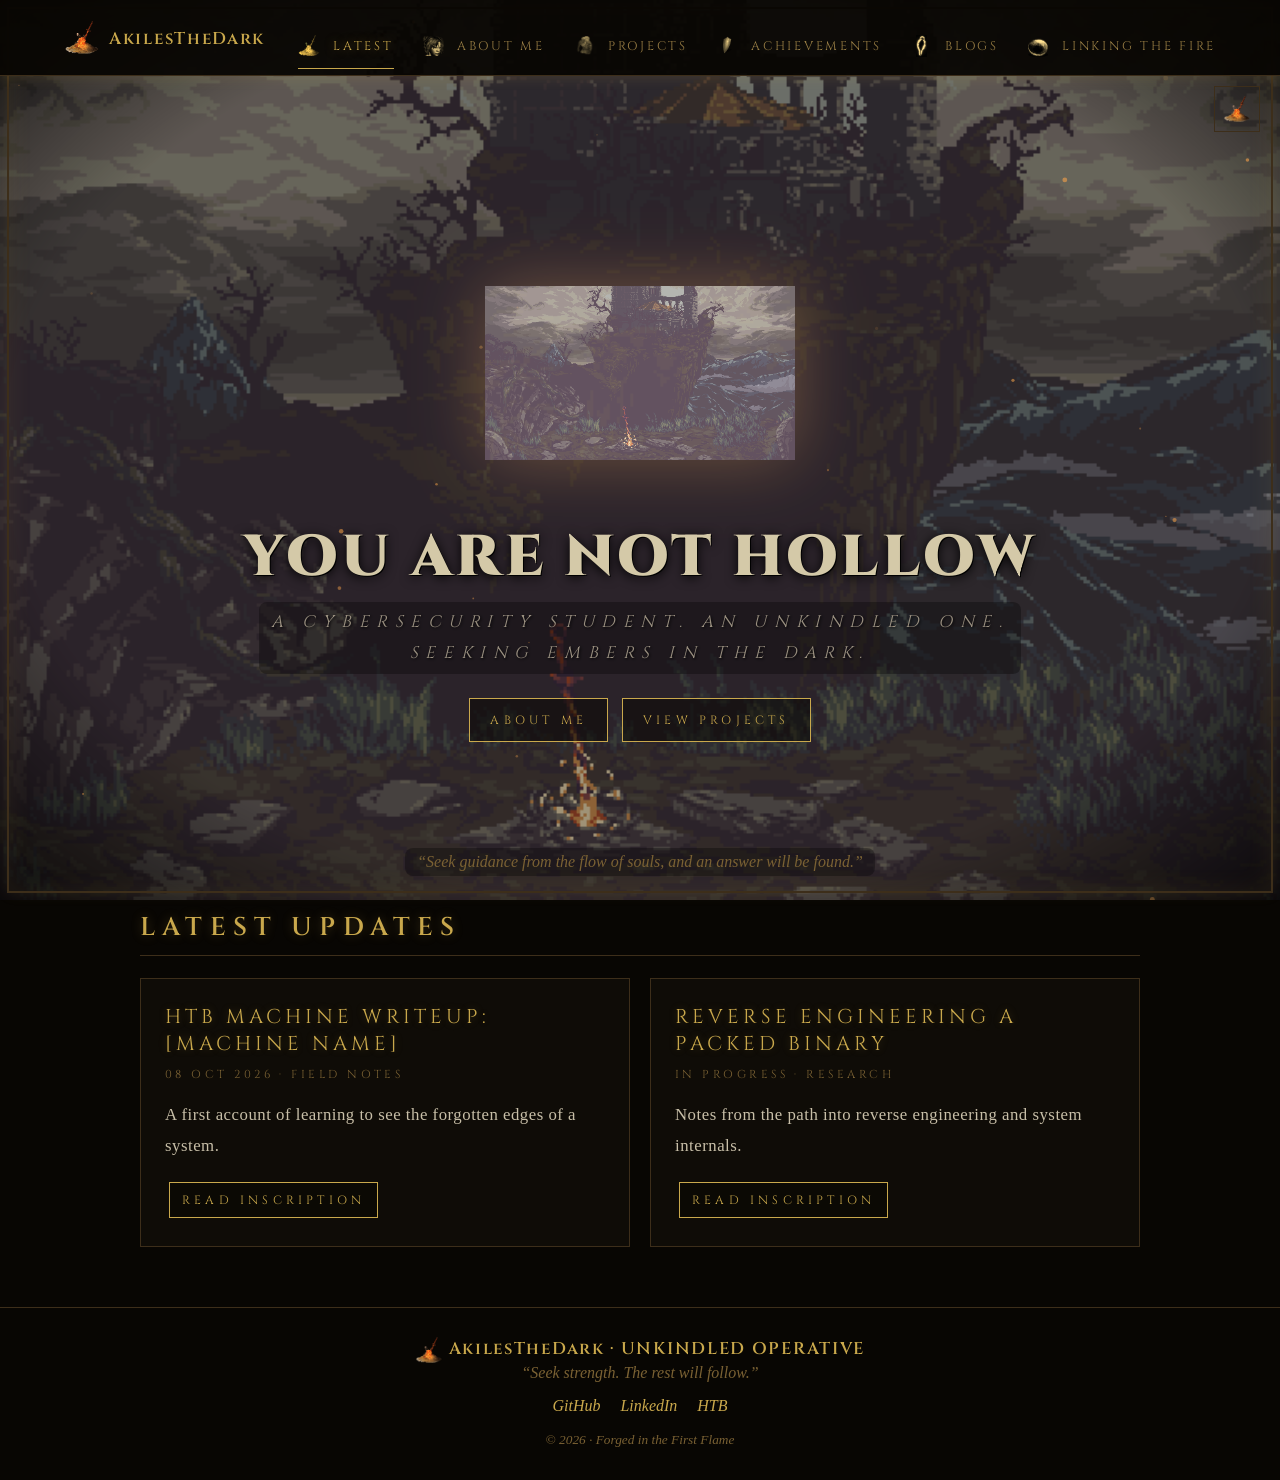
==== commit daeb9e32: "update" ====
--- a/index.html
+++ b/index.html
@@ -1 +1 @@
-<!doctype html><html lang="en"><head><meta charset="utf-8"><meta name="viewport" content="width=device-width,initial-scale=1"><title>Bonfire · Unkindled Operative</title><link rel="icon" type="image/png" href="assets/bonfire.png"><link rel="stylesheet" href="style.css"></head><body style="--page-bg:url('assets/bonfire.gif')"><main><section class="hero"><img class="fire" src="assets/bonfire.gif" alt="Bonfire"><h1>YOU ARE NOT HOLLOW</h1><p class="lead">A cybersecurity student. An unkindled one.<br>Seeking embers in the dark.</p><div class="actions"><a class="btn" href="whoami.html">INSPECT CHARACTER</a><a class="btn" href="projects.html">VIEW THE FORGE</a></div><div class="ticker">“Seek guidance from the flow of souls, and an answer will be found.”</div></section><section class="home-latest section"><h2 class="section-title">RECENT EMBERS</h2><div class="grid"><article class="card"><h3>THE FIRST DESCENT</h3><div class="meta">08 OCT 2026 · FIELD NOTES</div><p>A first account of learning to see the forgotten edges of a system.</p><a class="btn" href="blogs.html">READ INSCRIPTION</a></article><article class="card"><h3>ASHES OF DISCOVERY</h3><div class="meta">IN PROGRESS · RESEARCH</div><p>Notes from the path into reverse engineering and system internals.</p><a class="btn" href="blogs.html">READ INSCRIPTION</a></article></div></section></main><script src="script.js"></script></body></html>
+<!doctype html><html lang="en"><head><meta charset="utf-8"><meta name="viewport" content="width=device-width,initial-scale=1"><title>Latest · Unkindled Operative</title><link rel="icon" type="image/png" href="assets/bonfire.png"><link rel="stylesheet" href="style.css"></head><body style="--page-bg:url('assets/bonfire.gif')"><main><section class="hero"><img class="fire" src="assets/bonfire.gif" alt="Bonfire"><h1>YOU ARE NOT HOLLOW</h1><p class="lead">A cybersecurity student. An unkindled one.<br>Seeking embers in the dark.</p><div class="actions"><a class="btn" href="whoami.html">ABOUT ME</a><a class="btn" href="projects.html">VIEW PROJECTS</a></div><div class="ticker">“Seek guidance from the flow of souls, and an answer will be found.”</div></section><section class="home-latest section"><h2 class="section-title">LATEST UPDATES</h2><div class="grid"><article class="card"><h3>HTB MACHINE WRITEUP: [MACHINE NAME]</h3><div class="meta">08 OCT 2026 · FIELD NOTES</div><p>A first account of learning to see the forgotten edges of a system.</p><a class="btn" href="blogs.html">READ INSCRIPTION</a></article><article class="card"><h3>REVERSE ENGINEERING A PACKED BINARY</h3><div class="meta">IN PROGRESS · RESEARCH</div><p>Notes from the path into reverse engineering and system internals.</p><a class="btn" href="blogs.html">READ INSCRIPTION</a></article></div></section></main><script src="script.js"></script></body></html>
--- a/style.css
+++ b/style.css
@@ -40,8 +40,98 @@
 button,.btn,a.button{font-family:'Cinzel',serif;font-weight:400;font-size:.75rem;letter-spacing:.35em;text-transform:uppercase;color:#c9a84c}
 button:hover,.btn:hover,a.button:hover{background:rgba(201,168,76,.08);text-shadow:0 0 8px rgba(201,168,76,.6);box-shadow:0 0 12px rgba(201,168,76,.2)}
 strong,b{font-weight:400}
+.stat{grid-template-columns:minmax(200px,max-content) minmax(0,1fr) 35px}
+.stat>span:first-child,.stat-name,.skill-label{white-space:nowrap;min-width:200px;font-size:.72rem}
 .nav-icon{width:22px;height:22px;object-fit:contain;vertical-align:middle;margin-right:7px;margin-bottom:2px;filter:brightness(.75) sepia(1) hue-rotate(5deg) saturate(1.5);transition:filter .3s ease}
 nav a:hover .nav-icon,nav a.active .nav-icon{filter:brightness(1.1) sepia(1) hue-rotate(5deg) saturate(2.5)}
 nav a{display:inline-flex;align-items:center;gap:6px;white-space:nowrap}
 h1,.hero h1,.page-title,.hero-title{font-family:'Cinzel',serif;font-weight:900;font-size:clamp(2rem,4.5vw,3.8rem);letter-spacing:.06em;text-transform:uppercase;color:#d4c9a8;text-shadow:1px 1px 0 #000,0 2px 12px rgba(0,0,0,.95);-webkit-text-stroke:0;line-height:1.1;font-style:normal}
 .page-subtitle,h1+p,.hero-subtitle-small,h1+p.quote,.hero h1+.lead,.cinema h1+p{font-family:'Cinzel',serif;font-weight:400;font-size:clamp(.8rem,1.5vw,1rem);letter-spacing:.45em;text-transform:uppercase;color:#9a9080;text-shadow:1px 1px 3px #000;margin-top:.3em}
+/* Shared vertical timeline for projects, blogs, and achievements */
+.timeline-wrapper{position:relative;max-width:900px;margin:0 auto;padding:2rem 0}
+.timeline-line{width:1px;background:linear-gradient(to bottom,#c9a84c 0%,#3d2e1a 85%,transparent 100%);position:absolute;left:50%;transform:translateX(-50%);top:0;bottom:0}
+.timeline-item{display:flex;justify-content:flex-end;padding-right:calc(50% + 20px);margin-bottom:2rem;position:relative}
+.timeline-item:nth-of-type(even){justify-content:flex-start;padding-right:0;padding-left:calc(50% + 20px)}
+.timeline-dot{width:10px;height:10px;border-radius:50%;background:#c9a84c;box-shadow:0 0 8px rgba(201,168,76,.6);position:absolute;left:50%;transform:translateX(-50%);top:1.5rem}
+.timeline-card{width:420px;max-width:420px;padding:1.5rem 1.8rem;background:rgba(10,8,4,.88);border:1px solid #3d2e1a;border-left:2px solid #c9a84c;transition:border-color .3s,box-shadow .3s}
+.timeline-item:nth-of-type(even) .timeline-card{border-left:none;border-right:2px solid #c9a84c}
+.timeline-card:hover{border-color:#c9a84c;box-shadow:0 0 12px rgba(201,168,76,.2)}
+.timeline-card h2{font:400 .95rem 'Cinzel',serif;line-height:1.4;letter-spacing:.12em;color:#c9a84c;border:0;padding:0;margin:0 0 .6rem;text-shadow:0 0 8px rgba(201,168,76,.25)}
+.timeline-card p{font-size:.95rem;line-height:1.55;margin:.55rem 0;display:-webkit-box;-webkit-line-clamp:3;-webkit-box-orient:vertical;overflow:hidden}
+.timeline-card .meta{font-size:.72rem;letter-spacing:.12em;white-space:nowrap;overflow:hidden;text-overflow:ellipsis}
+.timeline-card .btn{font-size:.72rem;letter-spacing:.12em;padding:.4rem 1rem;margin:.2rem}
+.timeline-card .rule{margin:.65rem 0}
+.timeline-card .badge{font-size:.6rem;letter-spacing:.1em}
+@media(max-width:700px){.timeline-line{left:10px}.timeline-item,.timeline-item:nth-of-type(even){justify-content:flex-start;padding:0 0 0 35px}.timeline-dot{left:10px}.timeline-card{width:100%;max-width:420px}}
+
+/* Project masonry */
+.projects-grid{columns:3;column-gap:1.2rem}
+.project-card{position:relative;display:inline-block;width:100%;break-inside:avoid;-webkit-column-break-inside:avoid;margin:0 0 1.2rem;padding:1.2rem 1.4rem;background:rgba(10,8,4,.88);border:1px solid #3d2e1a;transition:all .3s ease}
+.project-card:hover{border-color:#c9a84c;transform:translateY(-4px);box-shadow:0 8px 24px rgba(201,168,76,.15)}
+.project-card h2{font:400 .9rem 'Cinzel',serif;letter-spacing:.13em;color:#c9a84c;border:0;padding:0 5.5rem 0 0;margin:0 0 .8rem;text-shadow:0 0 8px rgba(201,168,76,.25)}
+.project-card p{font-size:.96rem;line-height:1.65;margin:.6rem 0;display:-webkit-box;-webkit-line-clamp:3;-webkit-box-orient:vertical;overflow:hidden}
+.project-type{position:absolute;top:1.2rem;right:1.1rem;max-width:6rem;font:400 .58rem 'Cinzel',serif;letter-spacing:.08em;text-align:right;color:#7a6133}
+.project-tags{display:flex;flex-wrap:wrap;gap:.35rem;margin:.9rem 0}
+.project-tags span{border:1px solid #3d2e1a;border-radius:999px;padding:.2rem .5rem;color:#9a7f45;font:400 .62rem 'Cinzel',serif;letter-spacing:.04em}
+.project-repo{margin:.65rem 0}
+.project-actions{display:flex;flex-wrap:wrap;gap:.3rem;margin-top:.75rem}
+.project-actions .btn{margin:0;padding:.45rem .65rem;font-size:.68rem;letter-spacing:.1em}
+@media(max-width:900px){.projects-grid{columns:2}}
+@media(max-width:600px){.projects-grid{columns:1}}
+
+/* Achievement seals */
+.achievements-grid{display:grid;grid-template-columns:repeat(3,minmax(0,1fr));gap:1.5rem;max-width:860px;margin:0 auto}
+.cert-card{padding:1.5rem 1rem;text-align:center;background:rgba(10,8,4,.88);border:1px solid #3d2e1a;transition:box-shadow .3s,transform .3s}
+.cert-card.earned{border-color:#c9a84c;box-shadow:0 0 16px rgba(201,168,76,.12)}
+.cert-card.in-progress{border-color:#3d2e1a;opacity:.65}
+.cert-card:hover{box-shadow:0 0 24px rgba(201,168,76,.2);transform:translateY(-3px)}
+.cert-icon{display:block;height:64px;margin:0 auto .8rem;color:#c9a84c;font:400 64px/1 'Cinzel',serif;text-shadow:0 0 16px rgba(201,168,76,.22)}
+.cert-icon-img{display:block;width:200px;height:200px;object-fit:contain;margin:0 auto .8rem}
+.cert-card h2{font:400 .9rem/1.5 'Cinzel',serif;letter-spacing:.12em;color:#c9a84c;text-align:center;border:0;padding:0;margin:0 0 .6rem;text-shadow:0 0 8px rgba(201,168,76,.25)}
+.cert-card .meta{font-size:.65rem;letter-spacing:.1em;margin-bottom:.8rem}
+.cert-status{display:block;width:max-content;margin:.3rem auto .85rem;padding:.25rem .55rem;border:1px solid #3d2e1a;color:#9a7f45;font:400 .62rem 'Cinzel',serif;letter-spacing:.12em}
+.earned-status{border-color:#c9a84c;color:#c9a84c}
+.cert-card .btn{padding:.45rem .8rem;font-size:.68rem;letter-spacing:.12em}
+.cert-card .btn:disabled{opacity:.55;cursor:default}
+@media(max-width:850px){.achievements-grid{grid-template-columns:repeat(2,minmax(0,1fr))}}
+@media(max-width:560px){.achievements-grid{grid-template-columns:1fr}}
+
+/* Blog inscription list */
+.blog-list{max-width:720px;margin:0 auto}
+.blog-row{display:grid;grid-template-columns:120px 1px minmax(0,1fr);gap:0 1.5rem;align-items:stretch;padding:1.8rem 0;border-bottom:1px solid #3d2e1a;transition:border-color .25s}
+.blog-date{display:flex;flex-direction:column;align-items:flex-end;text-align:right;color:#3d2e1a;font-family:'Cinzel',serif;line-height:1}
+.blog-date>span:first-child{font-size:1.8rem}
+.blog-date small{margin-top:.35rem;font-size:.65rem;letter-spacing:.12em;color:#7a6133}
+.blog-category{margin-top:.85rem;color:#7a6133;font:400 .58rem/1.5 'Cinzel',serif;letter-spacing:.08em}
+.blog-divider{width:1px;background:#3d2e1a;align-self:stretch;transition:background .25s}
+.blog-row:hover .blog-date,.blog-row:hover .blog-date small{color:#c9a84c}
+.blog-row:hover{border-bottom-color:#c9a84c}
+.blog-row:hover .blog-divider{background:#c9a84c}
+.blog-content h2{font:400 1rem/1.5 'Cinzel',serif;letter-spacing:.14em;color:#c9a84c;text-transform:uppercase;border:0;padding:0;margin:0 0 .55rem;text-shadow:0 0 8px rgba(201,168,76,.25)}
+.blog-content p{font-size:1rem;line-height:1.7;margin:.4rem 0 .85rem;display:-webkit-box;-webkit-line-clamp:2;-webkit-box-orient:vertical;overflow:hidden}
+.blog-content .btn{padding:.45rem .8rem;font-size:.68rem;letter-spacing:.12em}
+@media(max-width:520px){.blog-row{grid-template-columns:70px 1px minmax(0,1fr);gap:0 .85rem;padding:1.4rem 0}.blog-date>span:first-child{font-size:1.5rem}.blog-date small{font-size:.56rem}.blog-category{font-size:.52rem;overflow-wrap:anywhere}.blog-content h2{font-size:.9rem;letter-spacing:.1em}}
+
+/* Challenge path timeline */
+.challenge-timeline{position:relative;max-width:900px;margin:0 auto;padding:1rem 0}
+.challenge-timeline .timeline-line{width:2px;background:linear-gradient(to bottom,#c9a84c,#3d2e1a);position:absolute;left:50%;transform:translateX(-50%);top:0;bottom:0}
+.challenge-timeline .timeline-item{display:flex;justify-content:flex-end;padding-right:calc(50% + 30px);margin-bottom:2rem;position:relative}
+.challenge-timeline .timeline-item:nth-of-type(even){justify-content:flex-start;padding-right:0;padding-left:calc(50% + 30px)}
+.challenge-timeline .timeline-dot{width:10px;height:10px;border-radius:50%;background:#c9a84c;box-shadow:0 0 8px rgba(201,168,76,.6);position:absolute;left:50%;transform:translateX(-50%);top:1.5rem}
+.challenge-card{width:280px;padding:0;overflow:hidden;background:rgba(10,8,4,.88);border:1px solid #3d2e1a;transition:border-color .25s,box-shadow .25s}
+.challenge-card:hover{border-color:#c9a84c;box-shadow:0 0 16px rgba(201,168,76,.25)}
+.challenge-card.sealed{opacity:.85}
+.challenge-card.sealed .challenge-card-body{filter:brightness(.75)}
+.challenge-card .boss-image{display:block;width:100%;height:120px;object-fit:cover;object-position:center 25%}
+.challenge-card-body{padding:1rem 1.2rem;text-align:center}
+.challenge-card h2{font:400 .85rem/1.4 'Cinzel',serif;letter-spacing:.12em;color:#c9a84c;text-align:center;border:0;padding:0;margin:0 0 .45rem;text-shadow:0 0 8px rgba(201,168,76,.25)}
+.challenge-card .meta{font-size:.65rem;letter-spacing:.12em;text-align:center}
+.challenge-card .skull{display:block;font-size:1rem;letter-spacing:.15em;color:#c9a84c;margin:.5rem 0}
+.status-badge{display:table;margin:.4rem auto;padding:.22rem .55rem;border:1px solid #3d2e1a;color:#9a7f45;font:400 .6rem 'Cinzel',serif;letter-spacing:.12em}
+.challenge-card.unlocked .status-badge,.challenge-card.solved .status-badge{border-color:#c9a84c;color:#c9a84c}
+.challenge-card .lore-hint{display:-webkit-box;-webkit-line-clamp:1;-webkit-box-orient:vertical;overflow:hidden;font-size:.9rem;line-height:1.5;margin:.5rem 0 .85rem}
+.challenge-card .attempt{display:block;width:100%;margin:0;padding:.55rem .5rem;font-size:.68rem;letter-spacing:.12em}
+.challenge-card .attempt:disabled{opacity:.55;cursor:default}
+.challenge-card .riddle{margin:.8rem auto 0;text-align:center}
+.challenge-card .riddle p{font-size:.9rem;line-height:1.5;margin:.5rem 0}
+@media(max-width:700px){.challenge-timeline .timeline-line{left:10px;transform:none}.challenge-timeline .timeline-item,.challenge-timeline .timeline-item:nth-of-type(even){justify-content:flex-start;padding:0 0 0 35px}.challenge-timeline .timeline-dot{left:10px}.challenge-card{width:280px;max-width:100%}}
